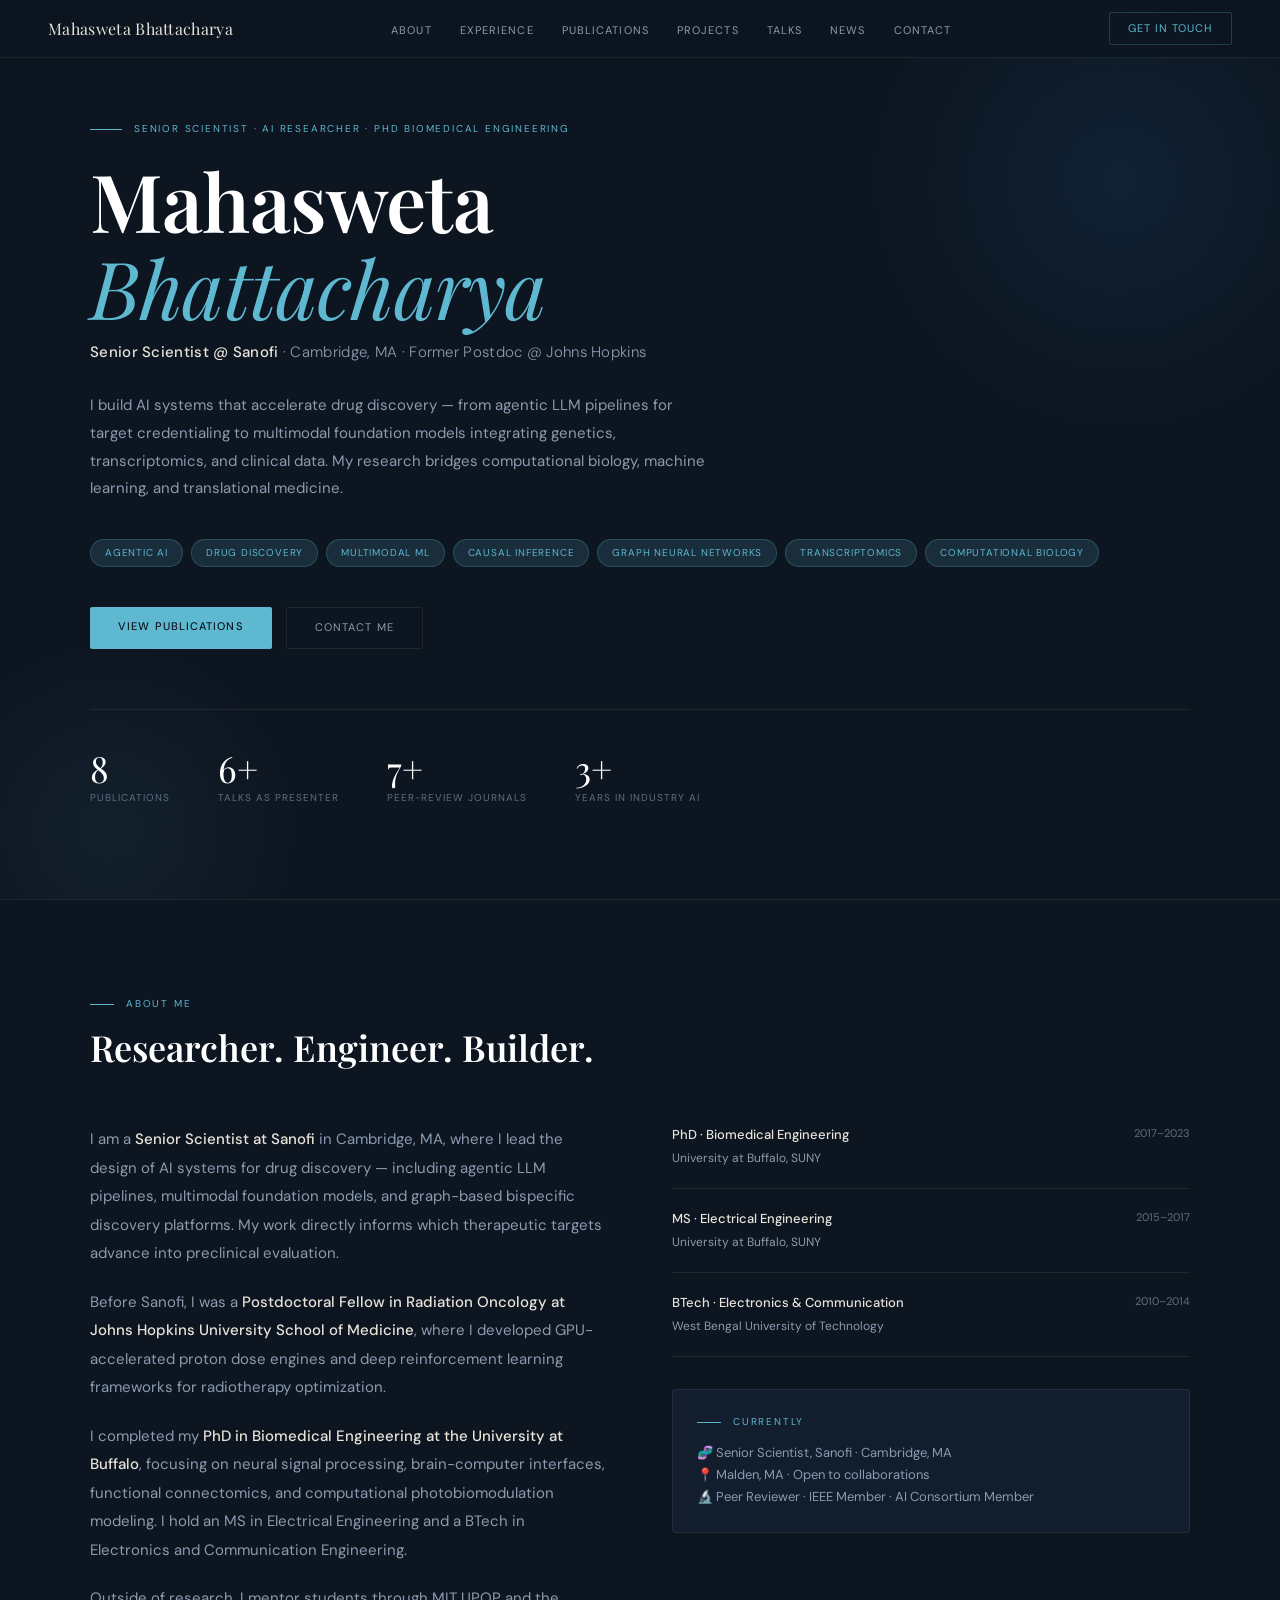
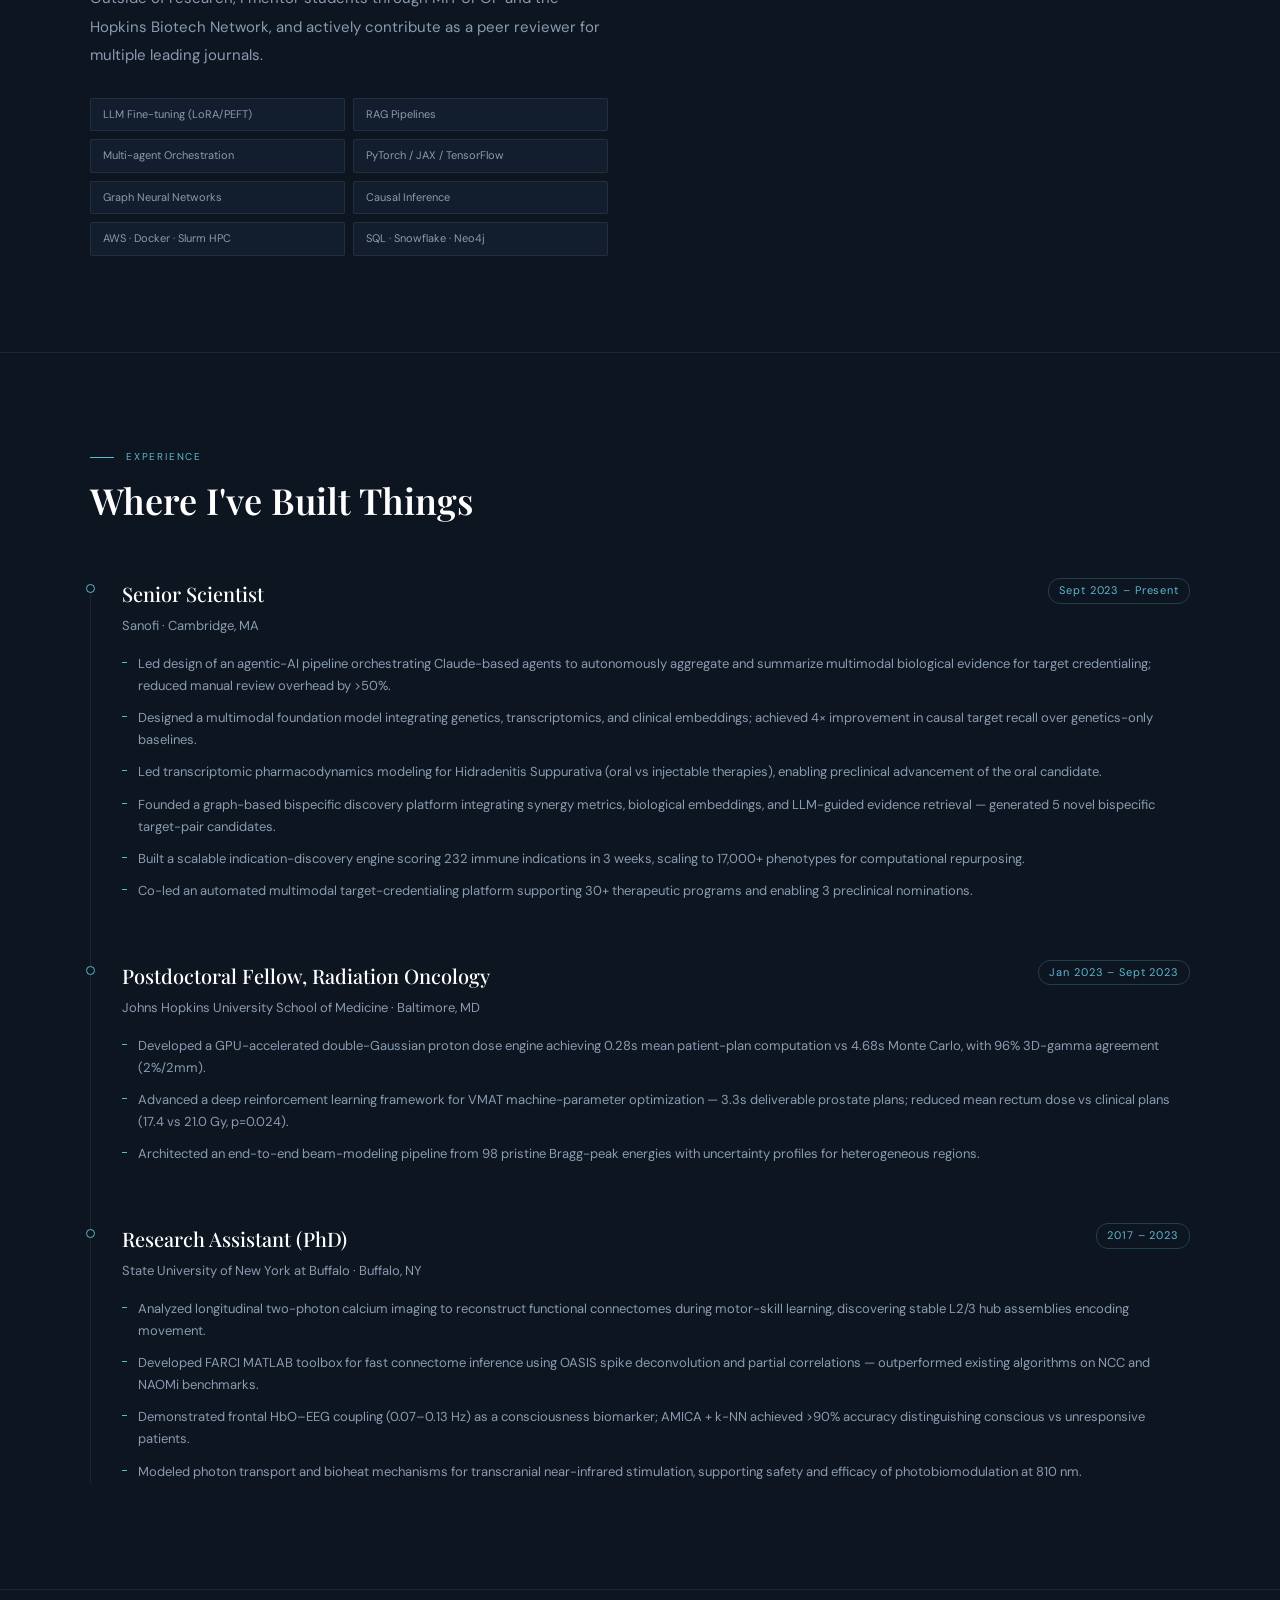
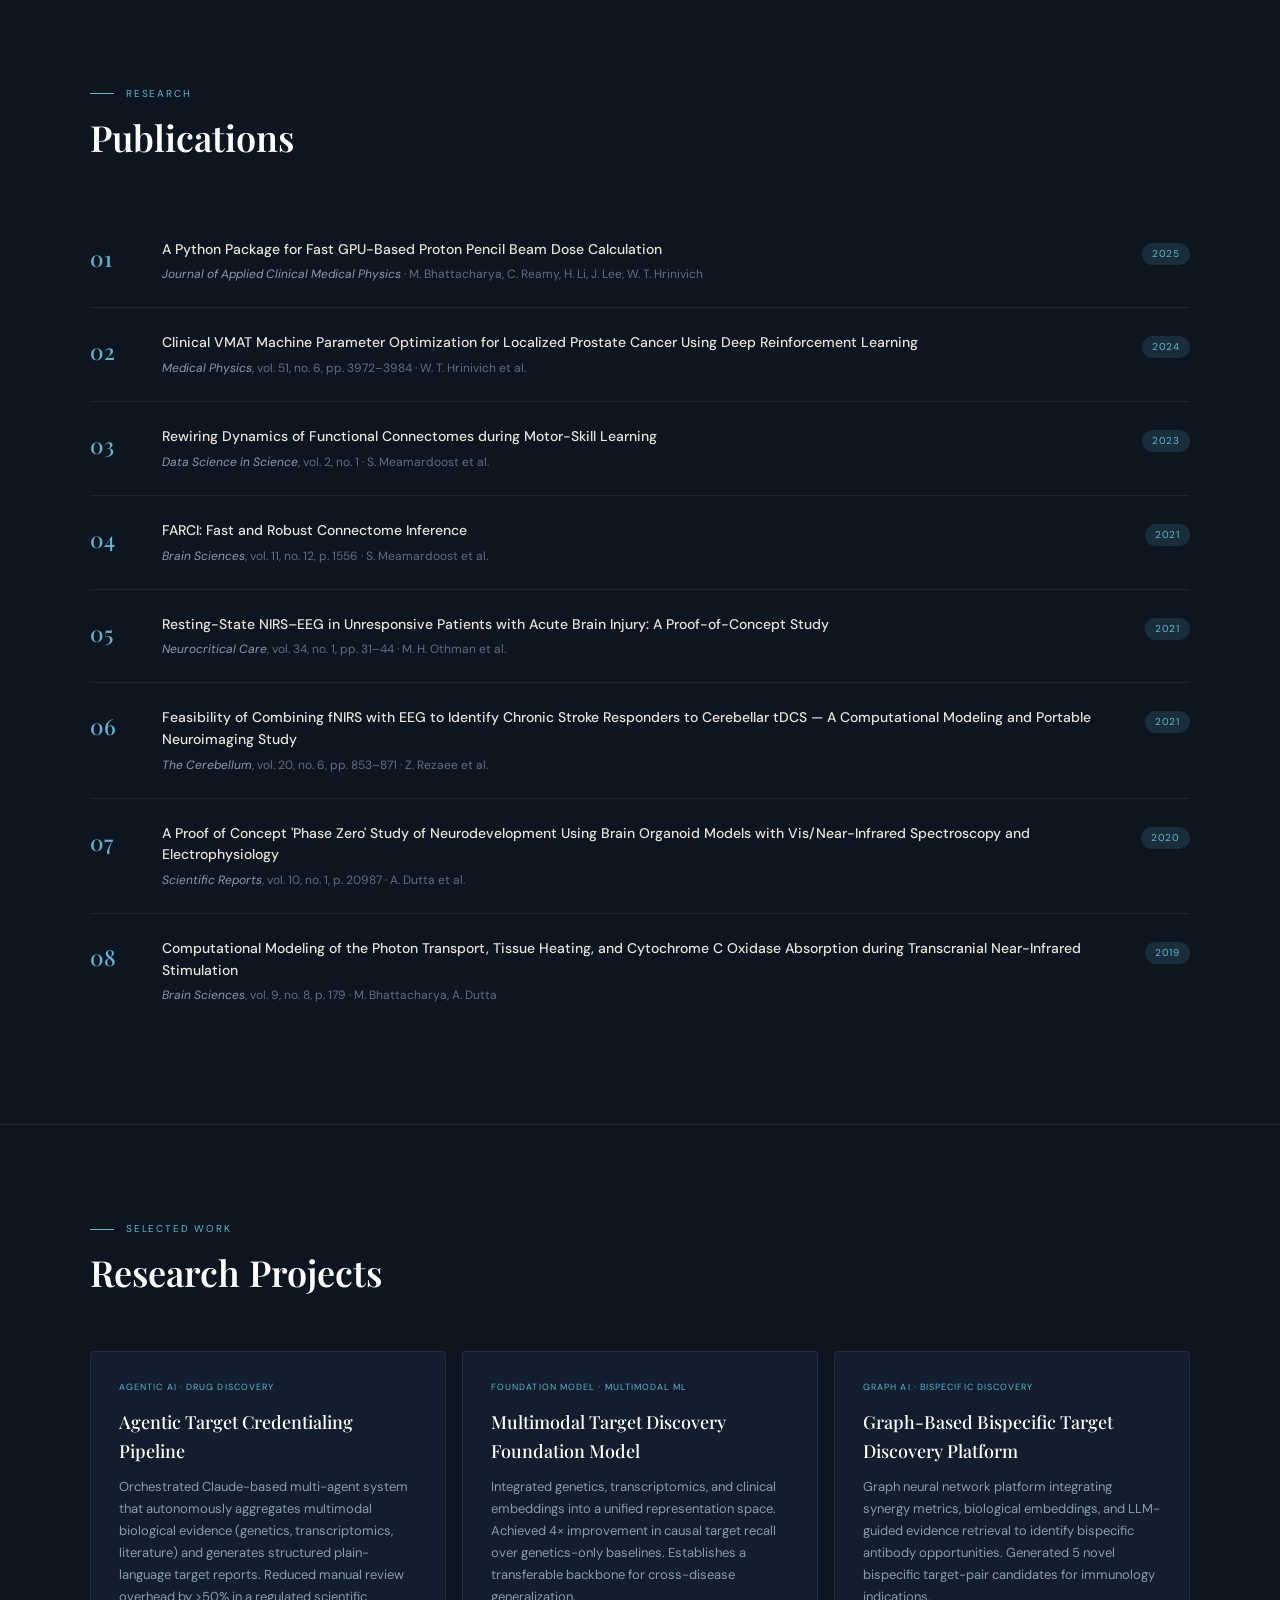
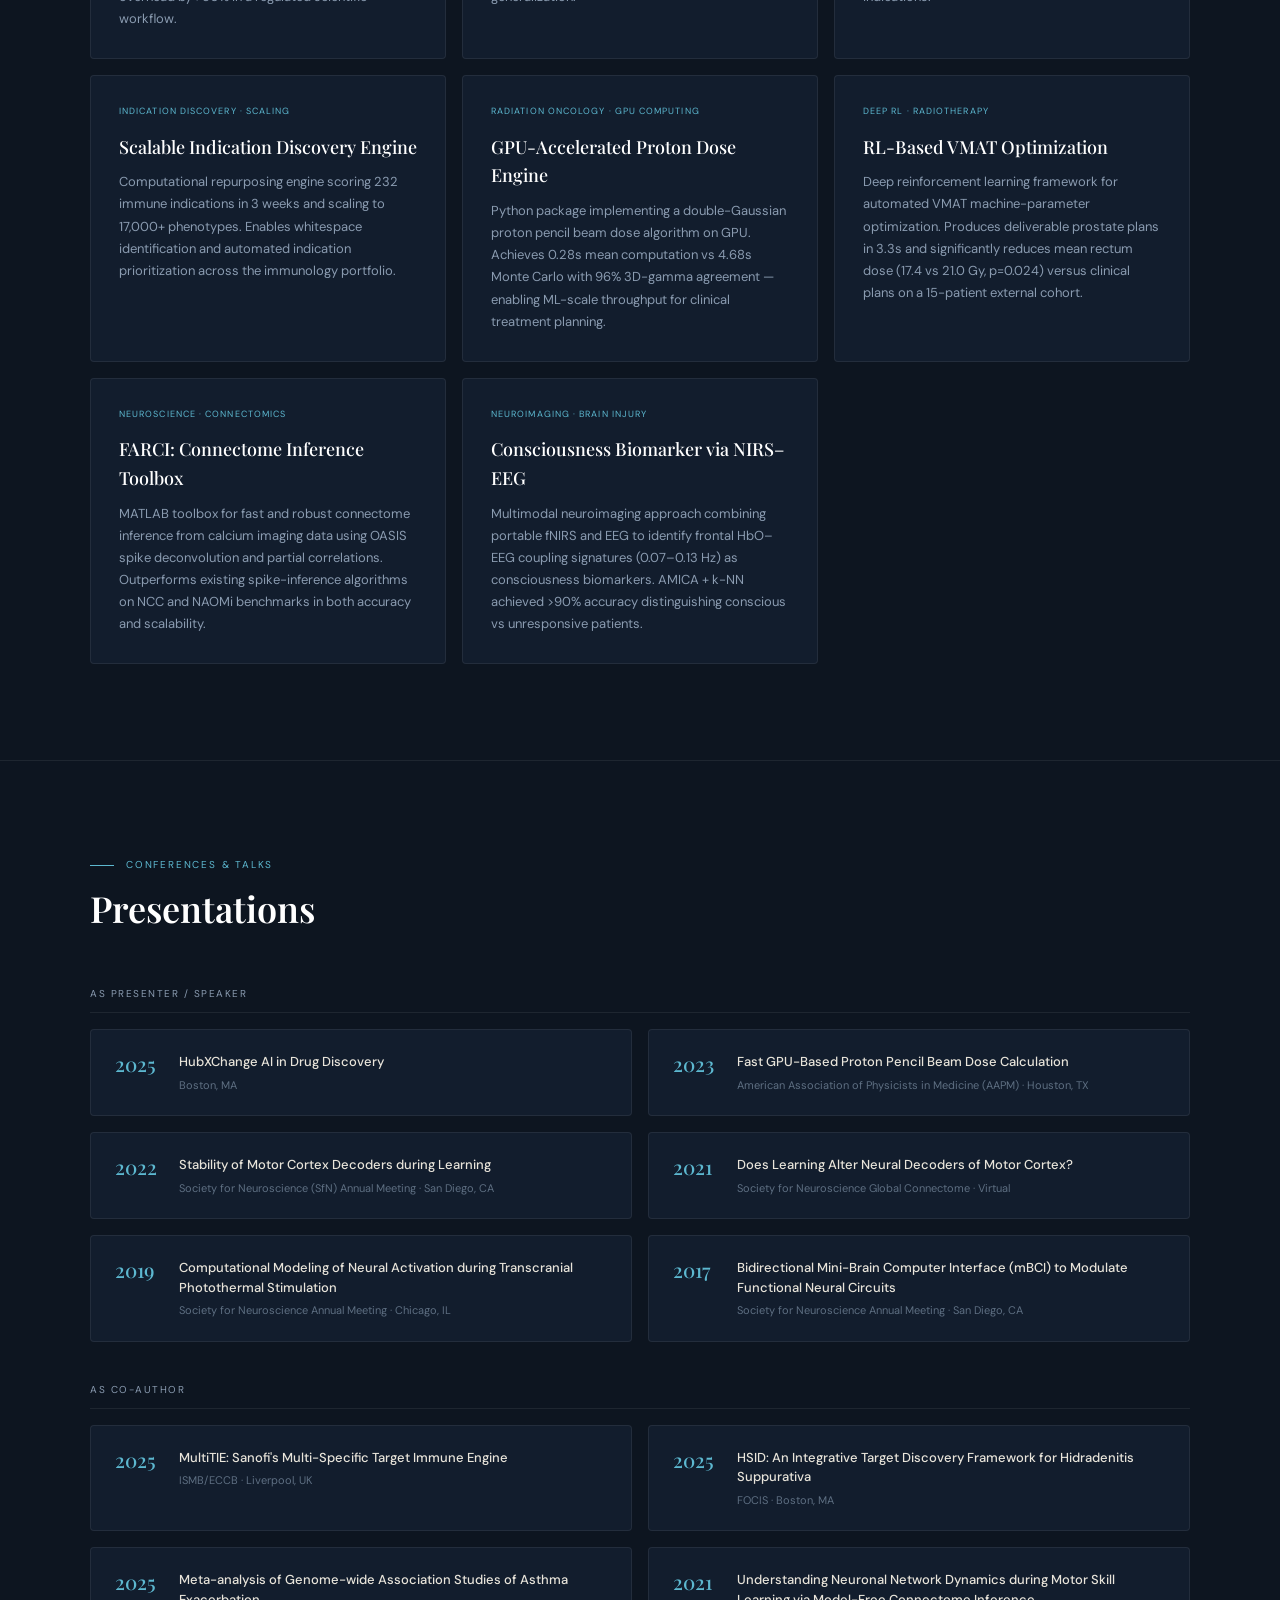
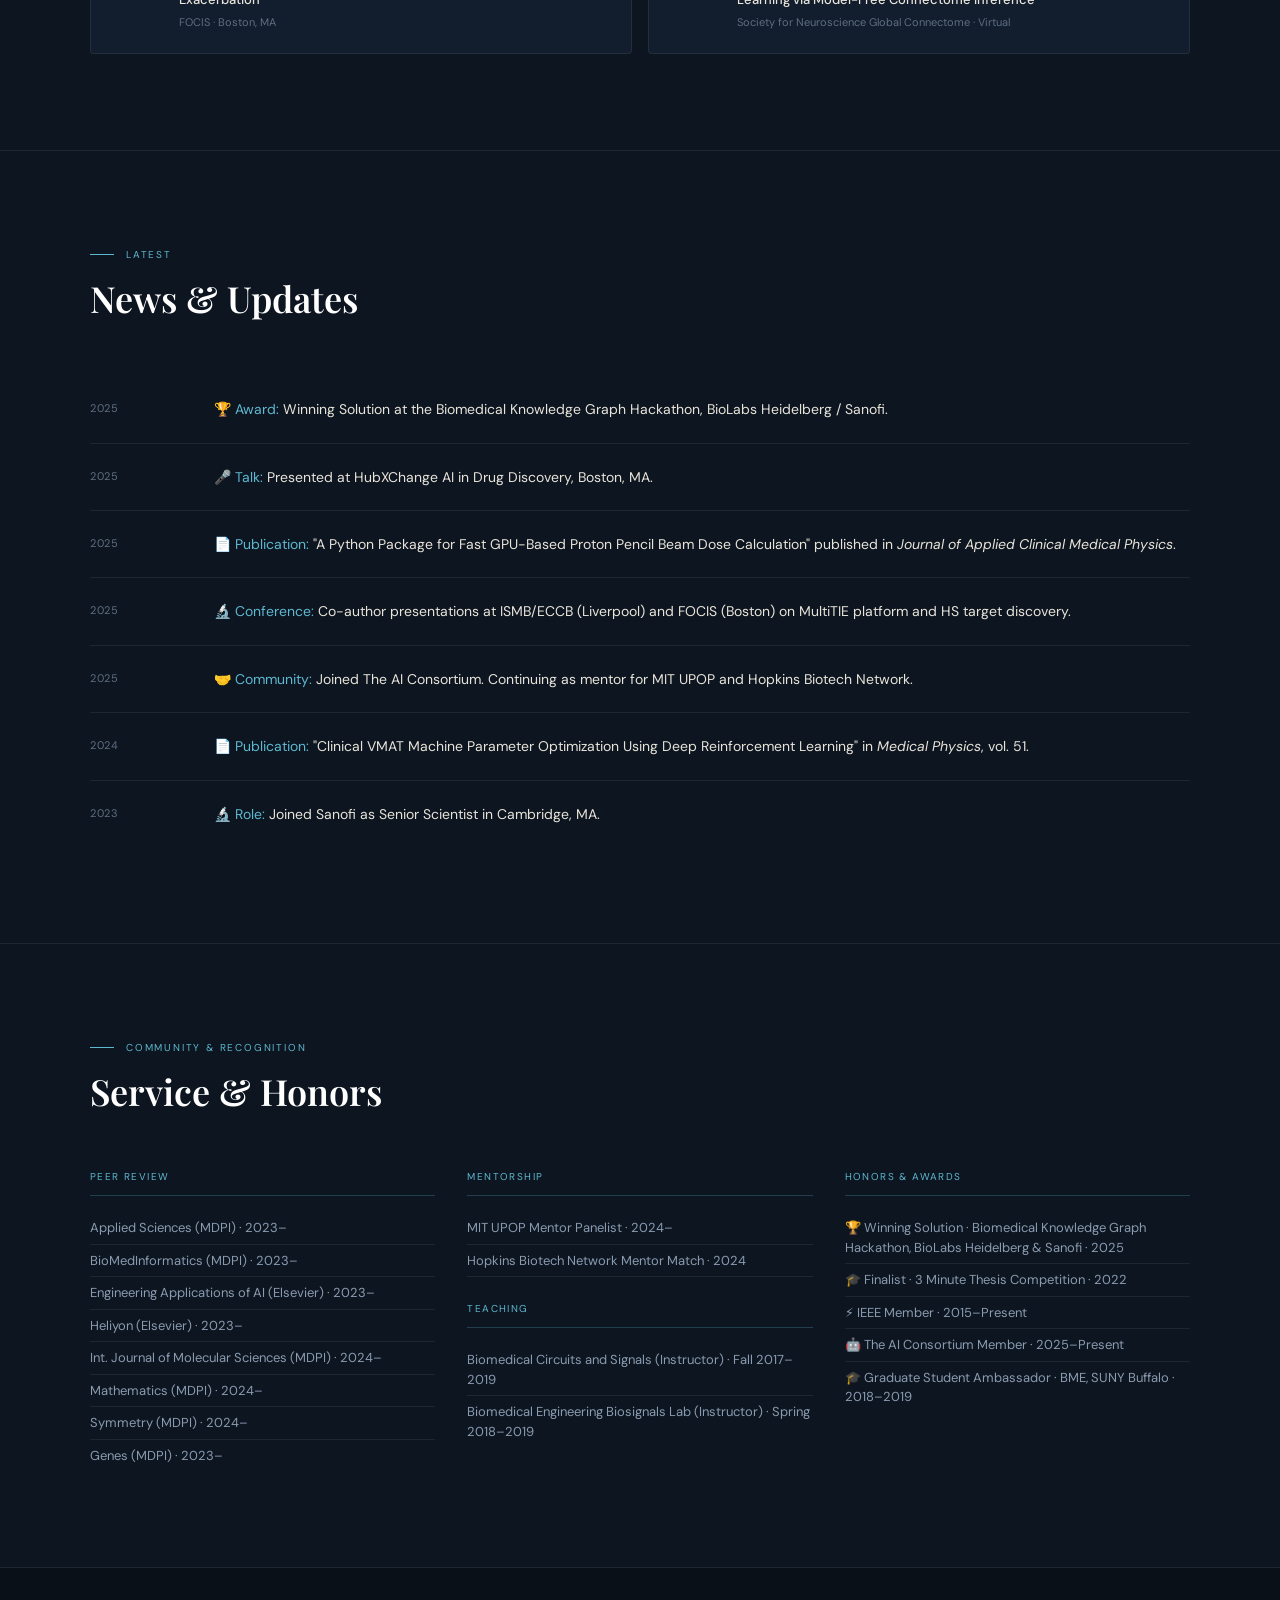
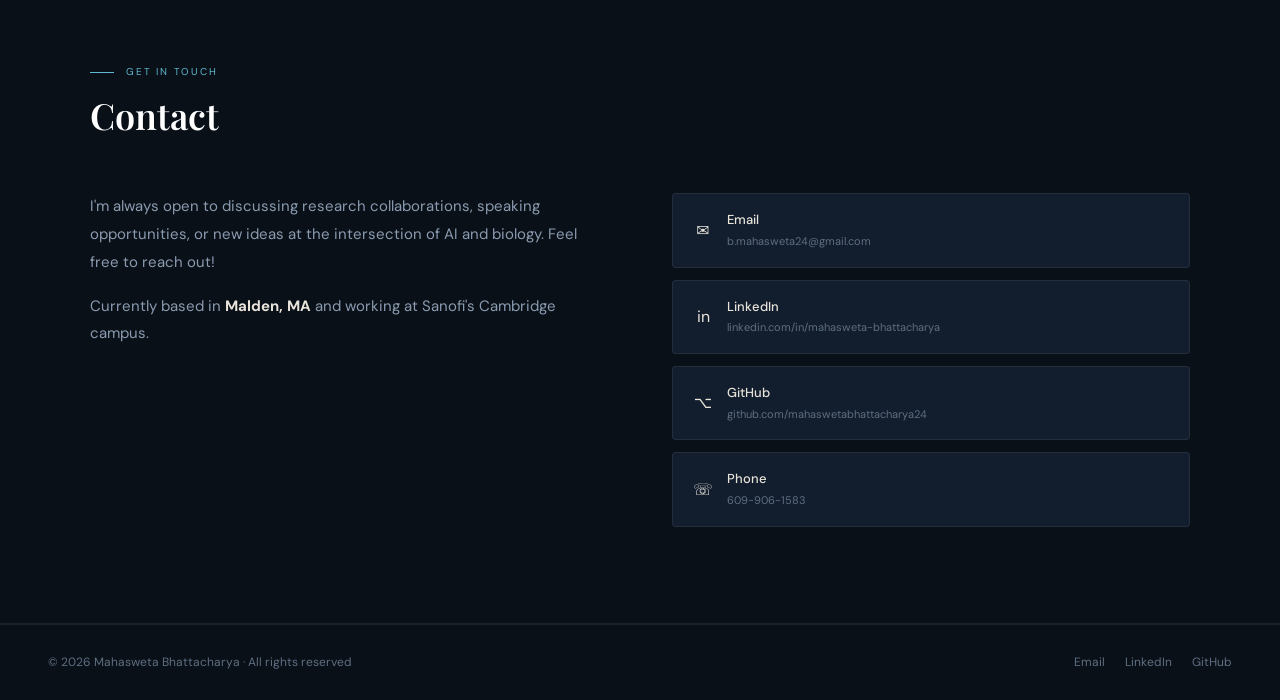
==== index.html @ 90325b86 "Add new portfolio index" ====
<!DOCTYPE html>
<html lang="en">
<head>
<meta charset="UTF-8">
<meta name="viewport" content="width=device-width, initial-scale=1.0">
<title>Mahasweta Bhattacharya | Senior Scientist & AI Researcher</title>
<link rel="preconnect" href="https://fonts.googleapis.com">
<link href="https://fonts.googleapis.com/css2?family=Playfair+Display:ital,wght@0,500;0,600;1,400&family=DM+Sans:wght@300;400;500&display=swap" rel="stylesheet">
<style>
  :root {
    --bg: #0d1520;
    --bg2: #121d2d;
    --bg3: #0a1018;
    --teal: #5db8d0;
    --teal-dim: rgba(93,184,208,0.15);
    --teal-border: rgba(93,184,208,0.25);
    --text: #e8e4da;
    --muted: #8a9bb0;
    --dim: #5e6f82;
    --border: rgba(255,255,255,0.07);
    --white: #ffffff;
    --serif: 'Playfair Display', Georgia, serif;
    --sans: 'DM Sans', system-ui, sans-serif;
  }
  *, *::before, *::after { box-sizing: border-box; margin: 0; padding: 0; }
  html { scroll-behavior: smooth; }
  body {
    font-family: var(--sans);
    background: var(--bg);
    color: var(--text);
    line-height: 1.6;
    min-height: 100vh;
  }

  /* ── NAV ── */
  nav {
    position: fixed; top: 0; left: 0; right: 0; z-index: 100;
    background: rgba(13,21,32,0.92);
    backdrop-filter: blur(14px);
    border-bottom: 0.5px solid var(--border);
    display: flex; justify-content: space-between; align-items: center;
    padding: 0 48px; height: 58px;
  }
  .nav-logo {
    font-family: var(--serif); font-size: 16px; color: var(--text);
    letter-spacing: 0.02em; text-decoration: none;
  }
  .nav-links { display: flex; gap: 28px; list-style: none; }
  .nav-links a {
    font-size: 11px; letter-spacing: 0.1em; text-transform: uppercase;
    color: var(--muted); text-decoration: none; transition: color 0.2s;
  }
  .nav-links a:hover { color: var(--teal); }
  .nav-cta {
    font-size: 11px; letter-spacing: 0.08em; text-transform: uppercase;
    padding: 7px 18px; border: 0.5px solid var(--teal-border);
    color: var(--teal); border-radius: 2px; text-decoration: none;
    transition: background 0.2s;
  }
  .nav-cta:hover { background: var(--teal-dim); }
  .hamburger { display: none; flex-direction: column; gap: 5px; cursor: pointer; }
  .hamburger span { width: 22px; height: 1.5px; background: var(--muted); display: block; }

  /* ── HERO ── */
  #home {
    min-height: 100vh; display: flex; align-items: center;
    padding: 100px 48px 72px;
    position: relative; overflow: hidden;
    border-bottom: 0.5px solid var(--border);
  }
  .hero-glow {
    position: absolute; top: -80px; right: -100px;
    width: 520px; height: 520px;
    background: radial-gradient(circle, rgba(30,90,140,0.18) 0%, transparent 68%);
    pointer-events: none;
  }
  .hero-glow2 {
    position: absolute; bottom: -120px; left: -80px;
    width: 380px; height: 380px;
    background: radial-gradient(circle, rgba(93,184,208,0.07) 0%, transparent 70%);
    pointer-events: none;
  }
  .hero-inner { max-width: 1100px; width: 100%; margin: 0 auto; position: relative; }
  .hero-tag {
    font-size: 10px; letter-spacing: 0.18em; text-transform: uppercase;
    color: var(--teal); margin-bottom: 20px;
    display: flex; align-items: center; gap: 12px;
  }
  .hero-tag::before { content: ''; width: 32px; height: 1px; background: var(--teal); }
  .hero-name {
    font-family: var(--serif); font-size: clamp(48px, 7vw, 80px);
    font-weight: 600; line-height: 1.08; color: var(--white);
    margin-bottom: 10px; letter-spacing: -0.01em;
  }
  .hero-name em { font-style: italic; font-weight: 400; color: var(--teal); }
  .hero-role {
    font-size: 15px; color: var(--muted); margin-bottom: 28px;
    font-weight: 300; letter-spacing: 0.02em;
  }
  .hero-role strong { color: var(--text); font-weight: 500; }
  .hero-bio {
    font-size: 15px; line-height: 1.85; color: var(--muted);
    max-width: 620px; margin-bottom: 36px;
  }
  .hero-chips { display: flex; gap: 8px; flex-wrap: wrap; margin-bottom: 40px; }
  .chip {
    font-size: 10px; letter-spacing: 0.08em; text-transform: uppercase;
    padding: 5px 14px; border: 0.5px solid var(--teal-border);
    border-radius: 20px; color: var(--teal); background: var(--teal-dim);
  }
  .hero-actions { display: flex; gap: 14px; flex-wrap: wrap; }
  .btn-primary {
    font-size: 11px; letter-spacing: 0.1em; text-transform: uppercase;
    padding: 11px 28px; background: var(--teal); color: var(--bg);
    border-radius: 2px; text-decoration: none; font-weight: 500;
    transition: opacity 0.2s;
  }
  .btn-primary:hover { opacity: 0.85; }
  .btn-outline {
    font-size: 11px; letter-spacing: 0.1em; text-transform: uppercase;
    padding: 11px 28px; border: 0.5px solid var(--border);
    color: var(--muted); border-radius: 2px; text-decoration: none;
    transition: border-color 0.2s, color 0.2s;
  }
  .btn-outline:hover { border-color: var(--teal-border); color: var(--teal); }
  .hero-stats {
    display: flex; gap: 48px; margin-top: 60px; padding-top: 40px;
    border-top: 0.5px solid var(--border);
  }
  .stat-num {
    font-family: var(--serif); font-size: 36px; color: var(--white);
    line-height: 1;
  }
  .stat-label {
    font-size: 10px; letter-spacing: 0.1em; text-transform: uppercase;
    color: var(--dim); margin-top: 4px;
  }

  /* ── SECTIONS ── */
  section { padding: 96px 48px; border-bottom: 0.5px solid var(--border); }
  .section-inner { max-width: 1100px; margin: 0 auto; }
  .section-header { margin-bottom: 56px; }
  .section-eyebrow {
    font-size: 10px; letter-spacing: 0.18em; text-transform: uppercase;
    color: var(--teal); margin-bottom: 14px;
    display: flex; align-items: center; gap: 12px;
  }
  .section-eyebrow::before { content: ''; width: 24px; height: 1px; background: var(--teal); }
  .section-title {
    font-family: var(--serif); font-size: 36px; font-weight: 600;
    color: var(--white); line-height: 1.2;
  }

  /* ── ABOUT ── */
  .about-grid { display: grid; grid-template-columns: 1fr 1fr; gap: 64px; align-items: start; }
  .about-text p { font-size: 15px; line-height: 1.9; color: var(--muted); margin-bottom: 20px; }
  .about-text p:last-child { margin-bottom: 0; }
  .about-text strong { color: var(--text); font-weight: 500; }
  .about-sidebar {}
  .edu-item {
    padding: 20px 0; border-bottom: 0.5px solid var(--border);
    display: grid; grid-template-columns: 1fr auto; gap: 16px;
  }
  .edu-item:first-child { padding-top: 0; }
  .edu-item:last-child { border-bottom: none; }
  .edu-degree { font-size: 13px; font-weight: 500; color: var(--text); margin-bottom: 3px; }
  .edu-school { font-size: 12px; color: var(--muted); }
  .edu-year { font-size: 11px; color: var(--dim); white-space: nowrap; }
  .skills-grid { display: grid; grid-template-columns: 1fr 1fr; gap: 8px; margin-top: 32px; }
  .skill-tag {
    font-size: 11px; padding: 7px 12px; border: 0.5px solid var(--border);
    border-radius: 2px; color: var(--muted); background: var(--bg2);
    transition: border-color 0.2s, color 0.2s;
  }
  .skill-tag:hover { border-color: var(--teal-border); color: var(--teal); }

  /* ── EXPERIENCE ── */
  .exp-timeline { position: relative; }
  .exp-timeline::before {
    content: ''; position: absolute; left: 0; top: 6px; bottom: 0;
    width: 1px; background: var(--border);
  }
  .exp-item {
    padding-left: 32px; padding-bottom: 48px; position: relative;
  }
  .exp-item:last-child { padding-bottom: 0; }
  .exp-dot {
    position: absolute; left: -4px; top: 6px;
    width: 9px; height: 9px; border-radius: 50%;
    border: 1.5px solid var(--teal); background: var(--bg);
  }
  .exp-meta { display: flex; justify-content: space-between; align-items: flex-start; margin-bottom: 6px; flex-wrap: wrap; gap: 8px; }
  .exp-role { font-family: var(--serif); font-size: 20px; color: var(--white); font-weight: 500; }
  .exp-period { font-size: 11px; color: var(--teal); letter-spacing: 0.08em; border: 0.5px solid var(--teal-border); padding: 3px 10px; border-radius: 12px; }
  .exp-org { font-size: 13px; color: var(--muted); margin-bottom: 16px; }
  .exp-bullets { list-style: none; }
  .exp-bullets li {
    font-size: 13px; color: var(--muted); line-height: 1.7; margin-bottom: 10px;
    padding-left: 16px; position: relative;
  }
  .exp-bullets li::before {
    content: ''; position: absolute; left: 0; top: 9px;
    width: 5px; height: 1px; background: var(--teal);
  }

  /* ── PUBLICATIONS ── */
  .pub-list { display: flex; flex-direction: column; gap: 0; }
  .pub-item {
    display: grid; grid-template-columns: 52px 1fr auto;
    gap: 20px; padding: 24px 0; border-bottom: 0.5px solid var(--border);
    align-items: start;
  }
  .pub-item:last-child { border-bottom: none; }
  .pub-num {
    font-family: var(--serif); font-size: 22px; color: var(--teal);
    font-weight: 500; padding-top: 2px;
  }
  .pub-title {
    font-size: 14px; font-weight: 500; color: var(--text);
    line-height: 1.55; margin-bottom: 5px;
  }
  .pub-meta { font-size: 12px; color: var(--dim); line-height: 1.5; }
  .pub-meta em { color: var(--muted); font-style: italic; }
  .pub-year-badge {
    font-size: 10px; letter-spacing: 0.08em; padding: 3px 10px;
    background: var(--teal-dim); color: var(--teal); border-radius: 12px;
    white-space: nowrap; height: fit-content; margin-top: 4px;
  }

  /* ── PROJECTS ── */
  .projects-grid { display: grid; grid-template-columns: repeat(auto-fit, minmax(320px, 1fr)); gap: 16px; }
  .project-card {
    background: var(--bg2); border: 0.5px solid var(--border);
    border-radius: 4px; padding: 28px;
    transition: border-color 0.25s, transform 0.25s;
    position: relative; overflow: hidden;
  }
  .project-card::before {
    content: ''; position: absolute; top: 0; left: 0; right: 0;
    height: 2px; background: var(--teal); opacity: 0; transition: opacity 0.25s;
  }
  .project-card:hover { border-color: var(--teal-border); transform: translateY(-2px); }
  .project-card:hover::before { opacity: 1; }
  .project-tag {
    font-size: 9px; letter-spacing: 0.12em; text-transform: uppercase;
    color: var(--teal); margin-bottom: 14px;
  }
  .project-name { font-family: var(--serif); font-size: 18px; color: var(--white); margin-bottom: 10px; font-weight: 500; }
  .project-desc { font-size: 13px; color: var(--muted); line-height: 1.7; }

  /* ── TALKS ── */
  .talks-grid { display: grid; grid-template-columns: 1fr 1fr; gap: 16px; }
  .talk-card {
    background: var(--bg2); border: 0.5px solid var(--border);
    border-radius: 4px; padding: 22px 24px;
    display: grid; grid-template-columns: 48px 1fr;
    gap: 16px; align-items: start;
    transition: border-color 0.2s;
  }
  .talk-card:hover { border-color: var(--teal-border); }
  .talk-year {
    font-family: var(--serif); font-size: 20px; color: var(--teal);
    font-weight: 500; line-height: 1.2;
  }
  .talk-title { font-size: 13px; color: var(--text); font-weight: 500; line-height: 1.5; margin-bottom: 5px; }
  .talk-venue { font-size: 11px; color: var(--dim); line-height: 1.5; }
  .talks-section-title {
    font-size: 10px; letter-spacing: 0.15em; text-transform: uppercase;
    color: var(--muted); margin: 40px 0 16px;
    padding-bottom: 10px; border-bottom: 0.5px solid var(--border);
  }
  .talks-section-title:first-child { margin-top: 0; }

  /* ── NEWS ── */
  .news-list { display: flex; flex-direction: column; gap: 0; }
  .news-item {
    display: grid; grid-template-columns: 100px 1fr;
    gap: 24px; padding: 22px 0; border-bottom: 0.5px solid var(--border);
    align-items: start;
  }
  .news-item:last-child { border-bottom: none; }
  .news-date { font-size: 11px; color: var(--dim); letter-spacing: 0.06em; padding-top: 2px; }
  .news-text { font-size: 14px; color: var(--text); line-height: 1.6; }
  .news-text span { color: var(--teal); }

  /* ── SERVICE ── */
  .service-grid { display: grid; grid-template-columns: 1fr 1fr 1fr; gap: 32px; }
  .service-group-title {
    font-size: 10px; letter-spacing: 0.14em; text-transform: uppercase;
    color: var(--teal); margin-bottom: 16px; padding-bottom: 10px;
    border-bottom: 0.5px solid var(--teal-border);
  }
  .service-item { font-size: 13px; color: var(--muted); padding: 6px 0; border-bottom: 0.5px solid var(--border); line-height: 1.5; }
  .service-item:last-child { border-bottom: none; }
  .awards-list { margin-top: 48px; }
  .award-item {
    display: grid; grid-template-columns: 1fr auto;
    padding: 16px 0; border-bottom: 0.5px solid var(--border);
    align-items: center; gap: 16px;
  }
  .award-item:last-child { border-bottom: none; }
  .award-name { font-size: 14px; color: var(--text); font-weight: 500; }
  .award-detail { font-size: 12px; color: var(--dim); margin-top: 3px; }
  .award-year { font-size: 11px; color: var(--teal); letter-spacing: 0.06em; }

  /* ── CONTACT ── */
  #contact { background: var(--bg3); }
  .contact-grid { display: grid; grid-template-columns: 1fr 1fr; gap: 64px; align-items: start; }
  .contact-intro { font-size: 15px; color: var(--muted); line-height: 1.85; }
  .contact-links { display: flex; flex-direction: column; gap: 12px; }
  .contact-link {
    display: flex; align-items: center; gap: 14px;
    padding: 16px 20px; background: var(--bg2);
    border: 0.5px solid var(--border); border-radius: 4px;
    text-decoration: none; color: var(--text);
    transition: border-color 0.2s, color 0.2s;
  }
  .contact-link:hover { border-color: var(--teal-border); color: var(--teal); }
  .contact-link-icon { font-size: 16px; width: 20px; text-align: center; }
  .contact-link-label { font-size: 13px; font-weight: 500; }
  .contact-link-sub { font-size: 11px; color: var(--dim); margin-top: 2px; }

  /* ── FOOTER ── */
  footer {
    padding: 28px 48px; background: var(--bg3);
    display: flex; justify-content: space-between; align-items: center;
    border-top: 0.5px solid var(--border);
  }
  .footer-left { font-size: 12px; color: var(--dim); }
  .footer-right { display: flex; gap: 20px; }
  .footer-right a { font-size: 12px; color: var(--dim); text-decoration: none; transition: color 0.2s; }
  .footer-right a:hover { color: var(--teal); }

  /* ── RESPONSIVE ── */
  @media (max-width: 900px) {
    nav { padding: 0 24px; }
    .nav-links, .nav-cta { display: none; }
    .hamburger { display: flex; }
    #home, section { padding-left: 24px; padding-right: 24px; }
    .about-grid, .contact-grid { grid-template-columns: 1fr; gap: 40px; }
    .talks-grid { grid-template-columns: 1fr; }
    .service-grid { grid-template-columns: 1fr; }
    footer { padding: 24px; flex-direction: column; gap: 16px; text-align: center; }
    .pub-item { grid-template-columns: 40px 1fr; }
    .pub-year-badge { display: none; }
    .hero-stats { gap: 28px; flex-wrap: wrap; }
  }
</style>
</head>
<body>

<!-- NAV -->
<nav>
  <a class="nav-logo" href="#home">Mahasweta Bhattacharya</a>
  <ul class="nav-links">
    <li><a href="#about">About</a></li>
    <li><a href="#experience">Experience</a></li>
    <li><a href="#publications">Publications</a></li>
    <li><a href="#projects">Projects</a></li>
    <li><a href="#talks">Talks</a></li>
    <li><a href="#news">News</a></li>
    <li><a href="#contact">Contact</a></li>
  </ul>
  <a class="nav-cta" href="mailto:b.mahasweta24@gmail.com">Get in Touch</a>
  <div class="hamburger" onclick="document.querySelector('.nav-links').style.display='flex'">
    <span></span><span></span><span></span>
  </div>
</nav>

<!-- HERO -->
<section id="home">
  <div class="hero-glow"></div>
  <div class="hero-glow2"></div>
  <div class="hero-inner">
    <div class="hero-tag">Senior Scientist · AI Researcher · PhD Biomedical Engineering</div>
    <h1 class="hero-name">Mahasweta<br><em>Bhattacharya</em></h1>
    <div class="hero-role"><strong>Senior Scientist @ Sanofi</strong> · Cambridge, MA · Former Postdoc @ Johns Hopkins</div>
    <p class="hero-bio">I build AI systems that accelerate drug discovery — from agentic LLM pipelines for target credentialing to multimodal foundation models integrating genetics, transcriptomics, and clinical data. My research bridges computational biology, machine learning, and translational medicine.</p>
    <div class="hero-chips">
      <span class="chip">Agentic AI</span>
      <span class="chip">Drug Discovery</span>
      <span class="chip">Multimodal ML</span>
      <span class="chip">Causal Inference</span>
      <span class="chip">Graph Neural Networks</span>
      <span class="chip">Transcriptomics</span>
      <span class="chip">Computational Biology</span>
    </div>
    <div class="hero-actions">
      <a class="btn-primary" href="#publications">View Publications</a>
      <a class="btn-outline" href="#contact">Contact Me</a>
    </div>
    <div class="hero-stats">
      <div>
        <div class="stat-num">8</div>
        <div class="stat-label">Publications</div>
      </div>
      <div>
        <div class="stat-num">6+</div>
        <div class="stat-label">Talks as Presenter</div>
      </div>
      <div>
        <div class="stat-num">7+</div>
        <div class="stat-label">Peer-Review Journals</div>
      </div>
      <div>
        <div class="stat-num">3+</div>
        <div class="stat-label">Years in Industry AI</div>
      </div>
    </div>
  </div>
</section>

<!-- ABOUT -->
<section id="about">
  <div class="section-inner">
    <div class="section-header">
      <div class="section-eyebrow">About Me</div>
      <h2 class="section-title">Researcher. Engineer. Builder.</h2>
    </div>
    <div class="about-grid">
      <div class="about-text">
        <p>I am a <strong>Senior Scientist at Sanofi</strong> in Cambridge, MA, where I lead the design of AI systems for drug discovery — including agentic LLM pipelines, multimodal foundation models, and graph-based bispecific discovery platforms. My work directly informs which therapeutic targets advance into preclinical evaluation.</p>
        <p>Before Sanofi, I was a <strong>Postdoctoral Fellow in Radiation Oncology at Johns Hopkins University School of Medicine</strong>, where I developed GPU-accelerated proton dose engines and deep reinforcement learning frameworks for radiotherapy optimization.</p>
        <p>I completed my <strong>PhD in Biomedical Engineering at the University at Buffalo</strong>, focusing on neural signal processing, brain-computer interfaces, functional connectomics, and computational photobiomodulation modeling. I hold an MS in Electrical Engineering and a BTech in Electronics and Communication Engineering.</p>
        <p>Outside of research, I mentor students through MIT UPOP and the Hopkins Biotech Network, and actively contribute as a peer reviewer for multiple leading journals.</p>
        <div class="skills-grid" style="margin-top:28px;">
          <span class="skill-tag">LLM Fine-tuning (LoRA/PEFT)</span>
          <span class="skill-tag">RAG Pipelines</span>
          <span class="skill-tag">Multi-agent Orchestration</span>
          <span class="skill-tag">PyTorch / JAX / TensorFlow</span>
          <span class="skill-tag">Graph Neural Networks</span>
          <span class="skill-tag">Causal Inference</span>
          <span class="skill-tag">AWS · Docker · Slurm HPC</span>
          <span class="skill-tag">SQL · Snowflake · Neo4j</span>
        </div>
      </div>
      <div class="about-sidebar">
        <div class="edu-item">
          <div>
            <div class="edu-degree">PhD · Biomedical Engineering</div>
            <div class="edu-school">University at Buffalo, SUNY</div>
          </div>
          <div class="edu-year">2017–2023</div>
        </div>
        <div class="edu-item">
          <div>
            <div class="edu-degree">MS · Electrical Engineering</div>
            <div class="edu-school">University at Buffalo, SUNY</div>
          </div>
          <div class="edu-year">2015–2017</div>
        </div>
        <div class="edu-item">
          <div>
            <div class="edu-degree">BTech · Electronics & Communication</div>
            <div class="edu-school">West Bengal University of Technology</div>
          </div>
          <div class="edu-year">2010–2014</div>
        </div>
        <div style="margin-top:32px; padding:24px; background:var(--bg2); border:0.5px solid var(--border); border-radius:4px;">
          <div class="section-eyebrow" style="margin-bottom:12px;">Currently</div>
          <div style="font-size:13px; color:var(--muted); line-height:1.7;">
            🧬 Senior Scientist, Sanofi · Cambridge, MA<br>
            📍 Malden, MA · Open to collaborations<br>
            🔬 Peer Reviewer · IEEE Member · AI Consortium Member
          </div>
        </div>
      </div>
    </div>
  </div>
</section>

<!-- EXPERIENCE -->
<section id="experience">
  <div class="section-inner">
    <div class="section-header">
      <div class="section-eyebrow">Experience</div>
      <h2 class="section-title">Where I've Built Things</h2>
    </div>
    <div class="exp-timeline">

      <div class="exp-item">
        <div class="exp-dot"></div>
        <div class="exp-meta">
          <div class="exp-role">Senior Scientist</div>
          <span class="exp-period">Sept 2023 – Present</span>
        </div>
        <div class="exp-org">Sanofi · Cambridge, MA</div>
        <ul class="exp-bullets">
          <li>Led design of an agentic-AI pipeline orchestrating Claude-based agents to autonomously aggregate and summarize multimodal biological evidence for target credentialing; reduced manual review overhead by >50%.</li>
          <li>Designed a multimodal foundation model integrating genetics, transcriptomics, and clinical embeddings; achieved 4× improvement in causal target recall over genetics-only baselines.</li>
          <li>Led transcriptomic pharmacodynamics modeling for Hidradenitis Suppurativa (oral vs injectable therapies), enabling preclinical advancement of the oral candidate.</li>
          <li>Founded a graph-based bispecific discovery platform integrating synergy metrics, biological embeddings, and LLM-guided evidence retrieval — generated 5 novel bispecific target-pair candidates.</li>
          <li>Built a scalable indication-discovery engine scoring 232 immune indications in 3 weeks, scaling to 17,000+ phenotypes for computational repurposing.</li>
          <li>Co-led an automated multimodal target-credentialing platform supporting 30+ therapeutic programs and enabling 3 preclinical nominations.</li>
        </ul>
      </div>

      <div class="exp-item">
        <div class="exp-dot"></div>
        <div class="exp-meta">
          <div class="exp-role">Postdoctoral Fellow, Radiation Oncology</div>
          <span class="exp-period">Jan 2023 – Sept 2023</span>
        </div>
        <div class="exp-org">Johns Hopkins University School of Medicine · Baltimore, MD</div>
        <ul class="exp-bullets">
          <li>Developed a GPU-accelerated double-Gaussian proton dose engine achieving 0.28s mean patient-plan computation vs 4.68s Monte Carlo, with 96% 3D-gamma agreement (2%/2mm).</li>
          <li>Advanced a deep reinforcement learning framework for VMAT machine-parameter optimization — 3.3s deliverable prostate plans; reduced mean rectum dose vs clinical plans (17.4 vs 21.0 Gy, p=0.024).</li>
          <li>Architected an end-to-end beam-modeling pipeline from 98 pristine Bragg-peak energies with uncertainty profiles for heterogeneous regions.</li>
        </ul>
      </div>

      <div class="exp-item">
        <div class="exp-dot"></div>
        <div class="exp-meta">
          <div class="exp-role">Research Assistant (PhD)</div>
          <span class="exp-period">2017 – 2023</span>
        </div>
        <div class="exp-org">State University of New York at Buffalo · Buffalo, NY</div>
        <ul class="exp-bullets">
          <li>Analyzed longitudinal two-photon calcium imaging to reconstruct functional connectomes during motor-skill learning, discovering stable L2/3 hub assemblies encoding movement.</li>
          <li>Developed FARCI MATLAB toolbox for fast connectome inference using OASIS spike deconvolution and partial correlations — outperformed existing algorithms on NCC and NAOMi benchmarks.</li>
          <li>Demonstrated frontal HbO–EEG coupling (0.07–0.13 Hz) as a consciousness biomarker; AMICA + k-NN achieved >90% accuracy distinguishing conscious vs unresponsive patients.</li>
          <li>Modeled photon transport and bioheat mechanisms for transcranial near-infrared stimulation, supporting safety and efficacy of photobiomodulation at 810 nm.</li>
        </ul>
      </div>

    </div>
  </div>
</section>

<!-- PUBLICATIONS -->
<section id="publications">
  <div class="section-inner">
    <div class="section-header">
      <div class="section-eyebrow">Research</div>
      <h2 class="section-title">Publications</h2>
    </div>
    <div class="pub-list">
      <div class="pub-item">
        <div class="pub-num">01</div>
        <div>
          <div class="pub-title">A Python Package for Fast GPU-Based Proton Pencil Beam Dose Calculation</div>
          <div class="pub-meta"><em>Journal of Applied Clinical Medical Physics</em> · M. Bhattacharya, C. Reamy, H. Li, J. Lee, W. T. Hrinivich</div>
        </div>
        <div class="pub-year-badge">2025</div>
      </div>
      <div class="pub-item">
        <div class="pub-num">02</div>
        <div>
          <div class="pub-title">Clinical VMAT Machine Parameter Optimization for Localized Prostate Cancer Using Deep Reinforcement Learning</div>
          <div class="pub-meta"><em>Medical Physics</em>, vol. 51, no. 6, pp. 3972–3984 · W. T. Hrinivich et al.</div>
        </div>
        <div class="pub-year-badge">2024</div>
      </div>
      <div class="pub-item">
        <div class="pub-num">03</div>
        <div>
          <div class="pub-title">Rewiring Dynamics of Functional Connectomes during Motor-Skill Learning</div>
          <div class="pub-meta"><em>Data Science in Science</em>, vol. 2, no. 1 · S. Meamardoost et al.</div>
        </div>
        <div class="pub-year-badge">2023</div>
      </div>
      <div class="pub-item">
        <div class="pub-num">04</div>
        <div>
          <div class="pub-title">FARCI: Fast and Robust Connectome Inference</div>
          <div class="pub-meta"><em>Brain Sciences</em>, vol. 11, no. 12, p. 1556 · S. Meamardoost et al.</div>
        </div>
        <div class="pub-year-badge">2021</div>
      </div>
      <div class="pub-item">
        <div class="pub-num">05</div>
        <div>
          <div class="pub-title">Resting-State NIRS–EEG in Unresponsive Patients with Acute Brain Injury: A Proof-of-Concept Study</div>
          <div class="pub-meta"><em>Neurocritical Care</em>, vol. 34, no. 1, pp. 31–44 · M. H. Othman et al.</div>
        </div>
        <div class="pub-year-badge">2021</div>
      </div>
      <div class="pub-item">
        <div class="pub-num">06</div>
        <div>
          <div class="pub-title">Feasibility of Combining fNIRS with EEG to Identify Chronic Stroke Responders to Cerebellar tDCS — A Computational Modeling and Portable Neuroimaging Study</div>
          <div class="pub-meta"><em>The Cerebellum</em>, vol. 20, no. 6, pp. 853–871 · Z. Rezaee et al.</div>
        </div>
        <div class="pub-year-badge">2021</div>
      </div>
      <div class="pub-item">
        <div class="pub-num">07</div>
        <div>
          <div class="pub-title">A Proof of Concept 'Phase Zero' Study of Neurodevelopment Using Brain Organoid Models with Vis/Near-Infrared Spectroscopy and Electrophysiology</div>
          <div class="pub-meta"><em>Scientific Reports</em>, vol. 10, no. 1, p. 20987 · A. Dutta et al.</div>
        </div>
        <div class="pub-year-badge">2020</div>
      </div>
      <div class="pub-item">
        <div class="pub-num">08</div>
        <div>
          <div class="pub-title">Computational Modeling of the Photon Transport, Tissue Heating, and Cytochrome C Oxidase Absorption during Transcranial Near-Infrared Stimulation</div>
          <div class="pub-meta"><em>Brain Sciences</em>, vol. 9, no. 8, p. 179 · M. Bhattacharya, A. Dutta</div>
        </div>
        <div class="pub-year-badge">2019</div>
      </div>
    </div>
  </div>
</section>

<!-- PROJECTS -->
<section id="projects">
  <div class="section-inner">
    <div class="section-header">
      <div class="section-eyebrow">Selected Work</div>
      <h2 class="section-title">Research Projects</h2>
    </div>
    <div class="projects-grid">
      <div class="project-card">
        <div class="project-tag">Agentic AI · Drug Discovery</div>
        <div class="project-name">Agentic Target Credentialing Pipeline</div>
        <div class="project-desc">Orchestrated Claude-based multi-agent system that autonomously aggregates multimodal biological evidence (genetics, transcriptomics, literature) and generates structured plain-language target reports. Reduced manual review overhead by >50% in a regulated scientific workflow.</div>
      </div>
      <div class="project-card">
        <div class="project-tag">Foundation Model · Multimodal ML</div>
        <div class="project-name">Multimodal Target Discovery Foundation Model</div>
        <div class="project-desc">Integrated genetics, transcriptomics, and clinical embeddings into a unified representation space. Achieved 4× improvement in causal target recall over genetics-only baselines. Establishes a transferable backbone for cross-disease generalization.</div>
      </div>
      <div class="project-card">
        <div class="project-tag">Graph AI · Bispecific Discovery</div>
        <div class="project-name">Graph-Based Bispecific Target Discovery Platform</div>
        <div class="project-desc">Graph neural network platform integrating synergy metrics, biological embeddings, and LLM-guided evidence retrieval to identify bispecific antibody opportunities. Generated 5 novel bispecific target-pair candidates for immunology indications.</div>
      </div>
      <div class="project-card">
        <div class="project-tag">Indication Discovery · Scaling</div>
        <div class="project-name">Scalable Indication Discovery Engine</div>
        <div class="project-desc">Computational repurposing engine scoring 232 immune indications in 3 weeks and scaling to 17,000+ phenotypes. Enables whitespace identification and automated indication prioritization across the immunology portfolio.</div>
      </div>
      <div class="project-card">
        <div class="project-tag">Radiation Oncology · GPU Computing</div>
        <div class="project-name">GPU-Accelerated Proton Dose Engine</div>
        <div class="project-desc">Python package implementing a double-Gaussian proton pencil beam dose algorithm on GPU. Achieves 0.28s mean computation vs 4.68s Monte Carlo with 96% 3D-gamma agreement — enabling ML-scale throughput for clinical treatment planning.</div>
      </div>
      <div class="project-card">
        <div class="project-tag">Deep RL · Radiotherapy</div>
        <div class="project-name">RL-Based VMAT Optimization</div>
        <div class="project-desc">Deep reinforcement learning framework for automated VMAT machine-parameter optimization. Produces deliverable prostate plans in 3.3s and significantly reduces mean rectum dose (17.4 vs 21.0 Gy, p=0.024) versus clinical plans on a 15-patient external cohort.</div>
      </div>
      <div class="project-card">
        <div class="project-tag">Neuroscience · Connectomics</div>
        <div class="project-name">FARCI: Connectome Inference Toolbox</div>
        <div class="project-desc">MATLAB toolbox for fast and robust connectome inference from calcium imaging data using OASIS spike deconvolution and partial correlations. Outperforms existing spike-inference algorithms on NCC and NAOMi benchmarks in both accuracy and scalability.</div>
      </div>
      <div class="project-card">
        <div class="project-tag">Neuroimaging · Brain Injury</div>
        <div class="project-name">Consciousness Biomarker via NIRS–EEG</div>
        <div class="project-desc">Multimodal neuroimaging approach combining portable fNIRS and EEG to identify frontal HbO–EEG coupling signatures (0.07–0.13 Hz) as consciousness biomarkers. AMICA + k-NN achieved >90% accuracy distinguishing conscious vs unresponsive patients.</div>
      </div>
    </div>
  </div>
</section>

<!-- TALKS -->
<section id="talks">
  <div class="section-inner">
    <div class="section-header">
      <div class="section-eyebrow">Conferences & Talks</div>
      <h2 class="section-title">Presentations</h2>
    </div>

    <div class="talks-section-title">As Presenter / Speaker</div>
    <div class="talks-grid">
      <div class="talk-card">
        <div class="talk-year">2025</div>
        <div>
          <div class="talk-title">HubXChange AI in Drug Discovery</div>
          <div class="talk-venue">Boston, MA</div>
        </div>
      </div>
      <div class="talk-card">
        <div class="talk-year">2023</div>
        <div>
          <div class="talk-title">Fast GPU-Based Proton Pencil Beam Dose Calculation</div>
          <div class="talk-venue">American Association of Physicists in Medicine (AAPM) · Houston, TX</div>
        </div>
      </div>
      <div class="talk-card">
        <div class="talk-year">2022</div>
        <div>
          <div class="talk-title">Stability of Motor Cortex Decoders during Learning</div>
          <div class="talk-venue">Society for Neuroscience (SfN) Annual Meeting · San Diego, CA</div>
        </div>
      </div>
      <div class="talk-card">
        <div class="talk-year">2021</div>
        <div>
          <div class="talk-title">Does Learning Alter Neural Decoders of Motor Cortex?</div>
          <div class="talk-venue">Society for Neuroscience Global Connectome · Virtual</div>
        </div>
      </div>
      <div class="talk-card">
        <div class="talk-year">2019</div>
        <div>
          <div class="talk-title">Computational Modeling of Neural Activation during Transcranial Photothermal Stimulation</div>
          <div class="talk-venue">Society for Neuroscience Annual Meeting · Chicago, IL</div>
        </div>
      </div>
      <div class="talk-card">
        <div class="talk-year">2017</div>
        <div>
          <div class="talk-title">Bidirectional Mini-Brain Computer Interface (mBCI) to Modulate Functional Neural Circuits</div>
          <div class="talk-venue">Society for Neuroscience Annual Meeting · San Diego, CA</div>
        </div>
      </div>
    </div>

    <div class="talks-section-title">As Co-Author</div>
    <div class="talks-grid">
      <div class="talk-card">
        <div class="talk-year">2025</div>
        <div>
          <div class="talk-title">MultiTIE: Sanofi's Multi-Specific Target Immune Engine</div>
          <div class="talk-venue">ISMB/ECCB · Liverpool, UK</div>
        </div>
      </div>
      <div class="talk-card">
        <div class="talk-year">2025</div>
        <div>
          <div class="talk-title">HSID: An Integrative Target Discovery Framework for Hidradenitis Suppurativa</div>
          <div class="talk-venue">FOCIS · Boston, MA</div>
        </div>
      </div>
      <div class="talk-card">
        <div class="talk-year">2025</div>
        <div>
          <div class="talk-title">Meta-analysis of Genome-wide Association Studies of Asthma Exacerbation</div>
          <div class="talk-venue">FOCIS · Boston, MA</div>
        </div>
      </div>
      <div class="talk-card">
        <div class="talk-year">2021</div>
        <div>
          <div class="talk-title">Understanding Neuronal Network Dynamics during Motor Skill Learning via Model-Free Connectome Inference</div>
          <div class="talk-venue">Society for Neuroscience Global Connectome · Virtual</div>
        </div>
      </div>
    </div>
  </div>
</section>

<!-- NEWS -->
<section id="news">
  <div class="section-inner">
    <div class="section-header">
      <div class="section-eyebrow">Latest</div>
      <h2 class="section-title">News & Updates</h2>
    </div>
    <div class="news-list">
      <div class="news-item">
        <div class="news-date">2025</div>
        <div class="news-text"><span>🏆 Award:</span> Winning Solution at the Biomedical Knowledge Graph Hackathon, BioLabs Heidelberg / Sanofi.</div>
      </div>
      <div class="news-item">
        <div class="news-date">2025</div>
        <div class="news-text"><span>🎤 Talk:</span> Presented at HubXChange AI in Drug Discovery, Boston, MA.</div>
      </div>
      <div class="news-item">
        <div class="news-date">2025</div>
        <div class="news-text"><span>📄 Publication:</span> "A Python Package for Fast GPU-Based Proton Pencil Beam Dose Calculation" published in <em>Journal of Applied Clinical Medical Physics</em>.</div>
      </div>
      <div class="news-item">
        <div class="news-date">2025</div>
        <div class="news-text"><span>🔬 Conference:</span> Co-author presentations at ISMB/ECCB (Liverpool) and FOCIS (Boston) on MultiTIE platform and HS target discovery.</div>
      </div>
      <div class="news-item">
        <div class="news-date">2025</div>
        <div class="news-text"><span>🤝 Community:</span> Joined The AI Consortium. Continuing as mentor for MIT UPOP and Hopkins Biotech Network.</div>
      </div>
      <div class="news-item">
        <div class="news-date">2024</div>
        <div class="news-text"><span>📄 Publication:</span> "Clinical VMAT Machine Parameter Optimization Using Deep Reinforcement Learning" in <em>Medical Physics</em>, vol. 51.</div>
      </div>
      <div class="news-item">
        <div class="news-date">2023</div>
        <div class="news-text"><span>🔬 Role:</span> Joined Sanofi as Senior Scientist in Cambridge, MA.</div>
      </div>
    </div>
  </div>
</section>

<!-- SERVICE & AWARDS -->
<section id="service">
  <div class="section-inner">
    <div class="section-header">
      <div class="section-eyebrow">Community & Recognition</div>
      <h2 class="section-title">Service & Honors</h2>
    </div>
    <div class="service-grid">
      <div>
        <div class="service-group-title">Peer Review</div>
        <div class="service-item">Applied Sciences (MDPI) · 2023–</div>
        <div class="service-item">BioMedInformatics (MDPI) · 2023–</div>
        <div class="service-item">Engineering Applications of AI (Elsevier) · 2023–</div>
        <div class="service-item">Heliyon (Elsevier) · 2023–</div>
        <div class="service-item">Int. Journal of Molecular Sciences (MDPI) · 2024–</div>
        <div class="service-item">Mathematics (MDPI) · 2024–</div>
        <div class="service-item">Symmetry (MDPI) · 2024–</div>
        <div class="service-item">Genes (MDPI) · 2023–</div>
      </div>
      <div>
        <div class="service-group-title">Mentorship</div>
        <div class="service-item">MIT UPOP Mentor Panelist · 2024–</div>
        <div class="service-item">Hopkins Biotech Network Mentor Match · 2024</div>
        <div class="service-group-title" style="margin-top:24px;">Teaching</div>
        <div class="service-item">Biomedical Circuits and Signals (Instructor) · Fall 2017–2019</div>
        <div class="service-item">Biomedical Engineering Biosignals Lab (Instructor) · Spring 2018–2019</div>
      </div>
      <div>
        <div class="service-group-title">Honors & Awards</div>
        <div class="service-item">🏆 Winning Solution · Biomedical Knowledge Graph Hackathon, BioLabs Heidelberg & Sanofi · 2025</div>
        <div class="service-item">🎓 Finalist · 3 Minute Thesis Competition · 2022</div>
        <div class="service-item">⚡ IEEE Member · 2015–Present</div>
        <div class="service-item">🤖 The AI Consortium Member · 2025–Present</div>
        <div class="service-item">🎓 Graduate Student Ambassador · BME, SUNY Buffalo · 2018–2019</div>
      </div>
    </div>
  </div>
</section>

<!-- CONTACT -->
<section id="contact">
  <div class="section-inner">
    <div class="section-header">
      <div class="section-eyebrow">Get In Touch</div>
      <h2 class="section-title">Contact</h2>
    </div>
    <div class="contact-grid">
      <div>
        <p class="contact-intro">I'm always open to discussing research collaborations, speaking opportunities, or new ideas at the intersection of AI and biology. Feel free to reach out!</p>
        <p class="contact-intro" style="margin-top:16px;">Currently based in <strong style="color:var(--text);">Malden, MA</strong> and working at Sanofi's Cambridge campus.</p>
      </div>
      <div class="contact-links">
        <a class="contact-link" href="mailto:b.mahasweta24@gmail.com">
          <span class="contact-link-icon">✉</span>
          <div>
            <div class="contact-link-label">Email</div>
            <div class="contact-link-sub">b.mahasweta24@gmail.com</div>
          </div>
        </a>
        <a class="contact-link" href="https://linkedin.com/in/mahasweta-bhattacharya" target="_blank">
          <span class="contact-link-icon">in</span>
          <div>
            <div class="contact-link-label">LinkedIn</div>
            <div class="contact-link-sub">linkedin.com/in/mahasweta-bhattacharya</div>
          </div>
        </a>
        <a class="contact-link" href="https://github.com/mahaswetabhattacharya24" target="_blank">
          <span class="contact-link-icon">⌥</span>
          <div>
            <div class="contact-link-label">GitHub</div>
            <div class="contact-link-sub">github.com/mahaswetabhattacharya24</div>
          </div>
        </a>
        <a class="contact-link" href="tel:6099061583">
          <span class="contact-link-icon">☏</span>
          <div>
            <div class="contact-link-label">Phone</div>
            <div class="contact-link-sub">609-906-1583</div>
          </div>
        </a>
      </div>
    </div>
  </div>
</section>

<!-- FOOTER -->
<footer>
  <div class="footer-left">© 2026 Mahasweta Bhattacharya · All rights reserved</div>
  <div class="footer-right">
    <a href="mailto:b.mahasweta24@gmail.com">Email</a>
    <a href="https://linkedin.com/in/mahasweta-bhattacharya" target="_blank">LinkedIn</a>
    <a href="https://github.com/mahaswetabhattacharya24" target="_blank">GitHub</a>
  </div>
</footer>

</body>
</html>
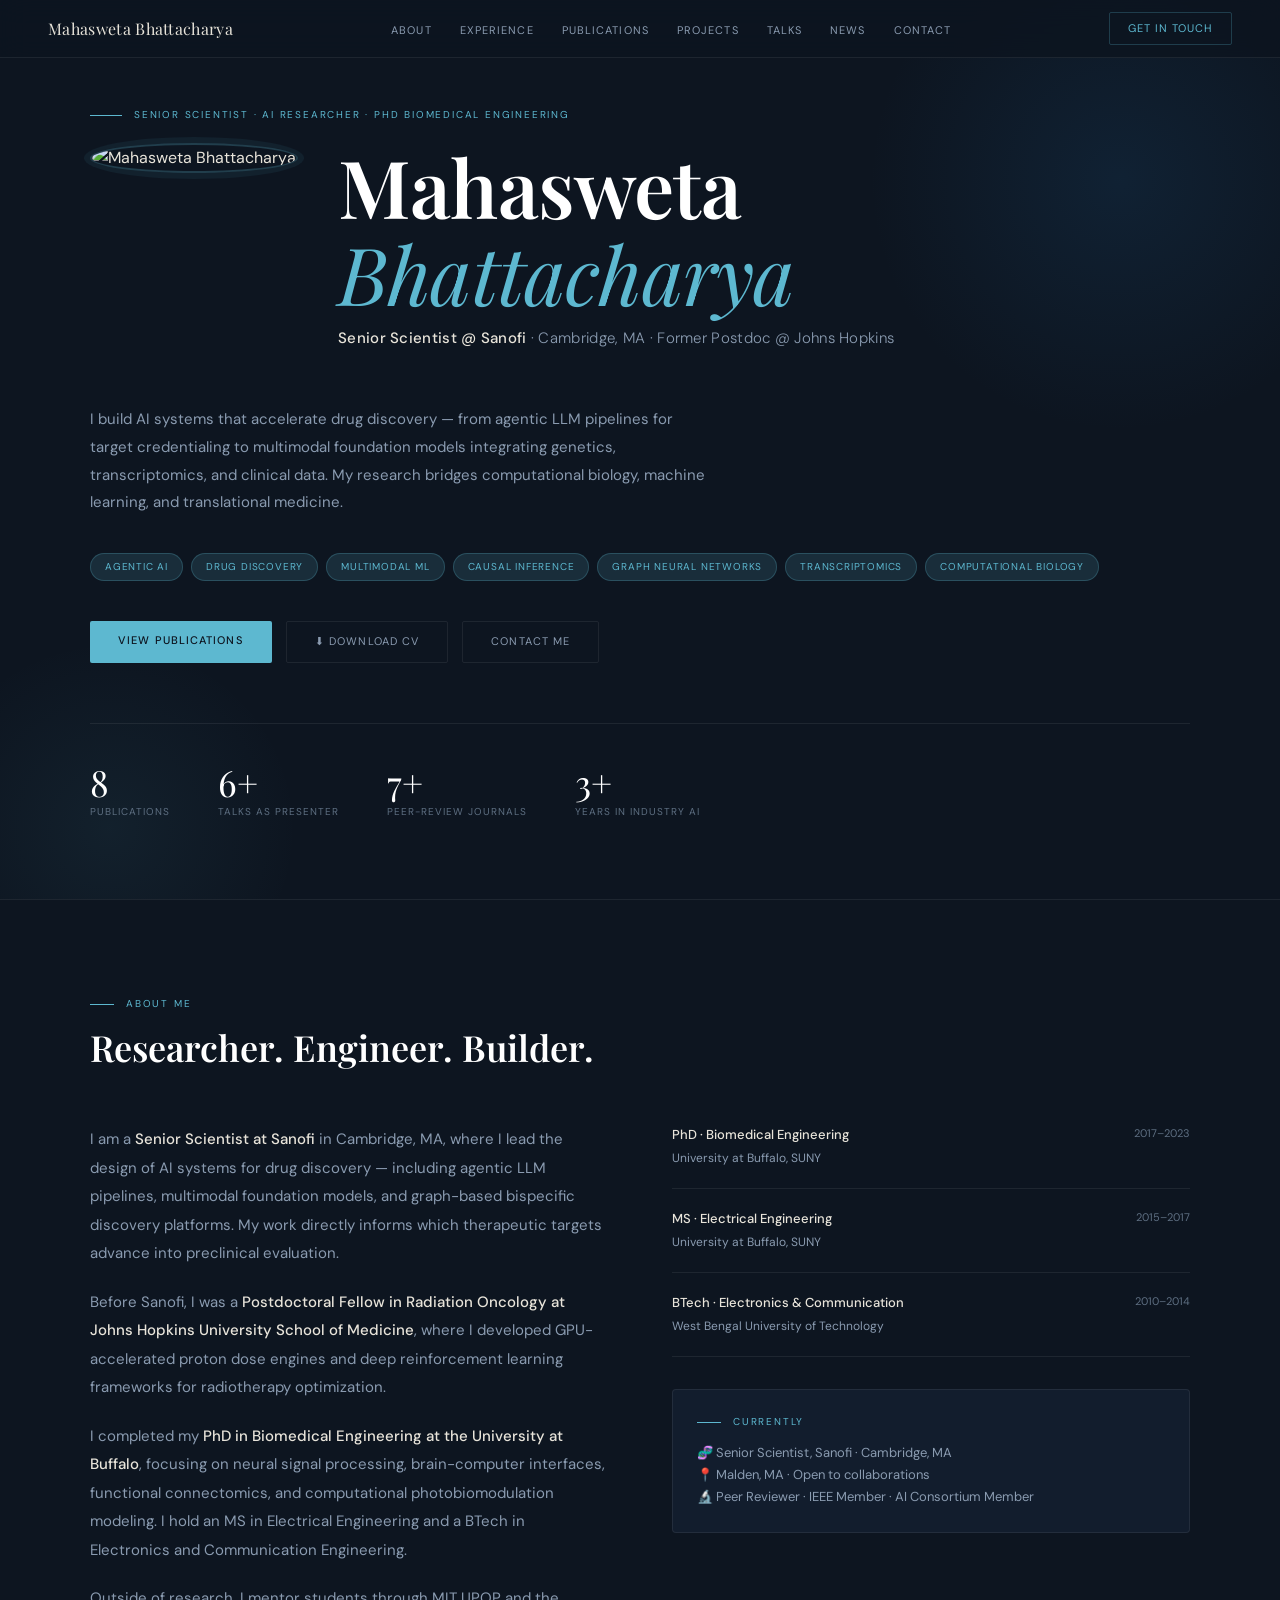
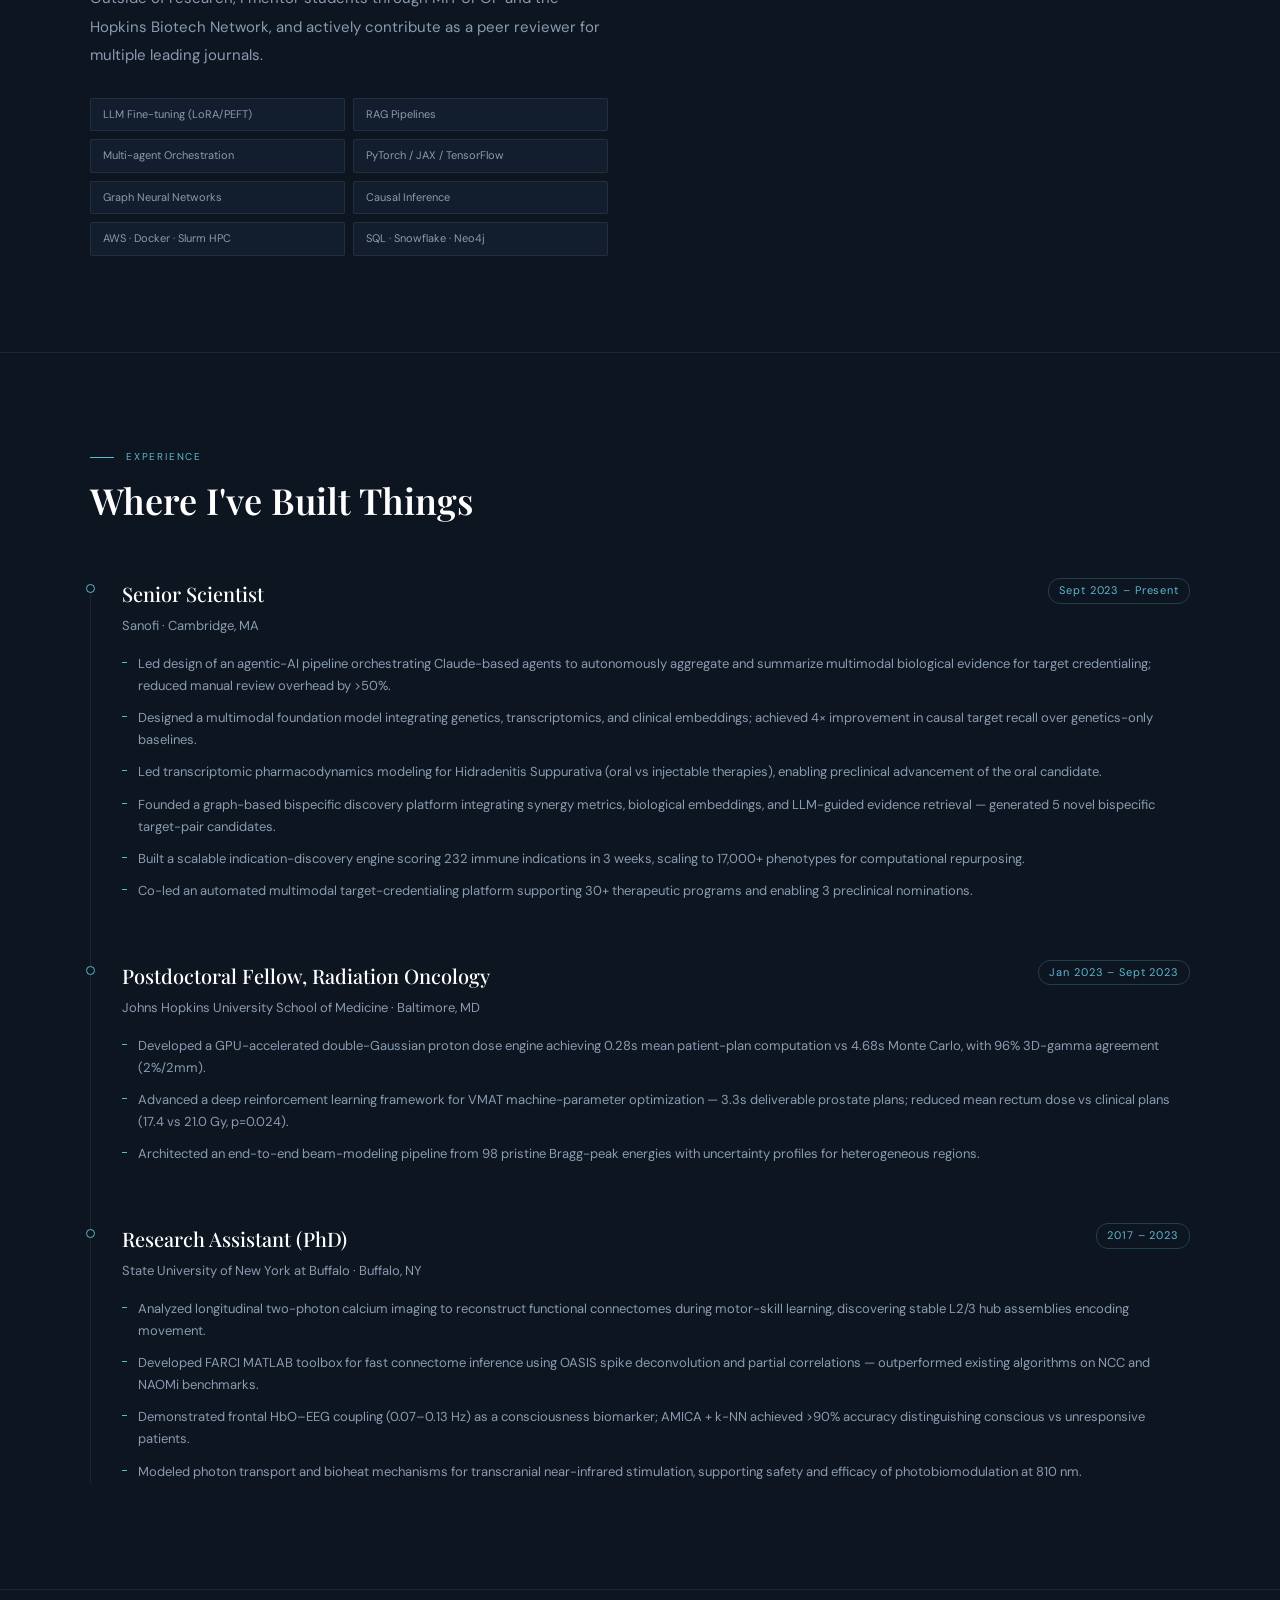
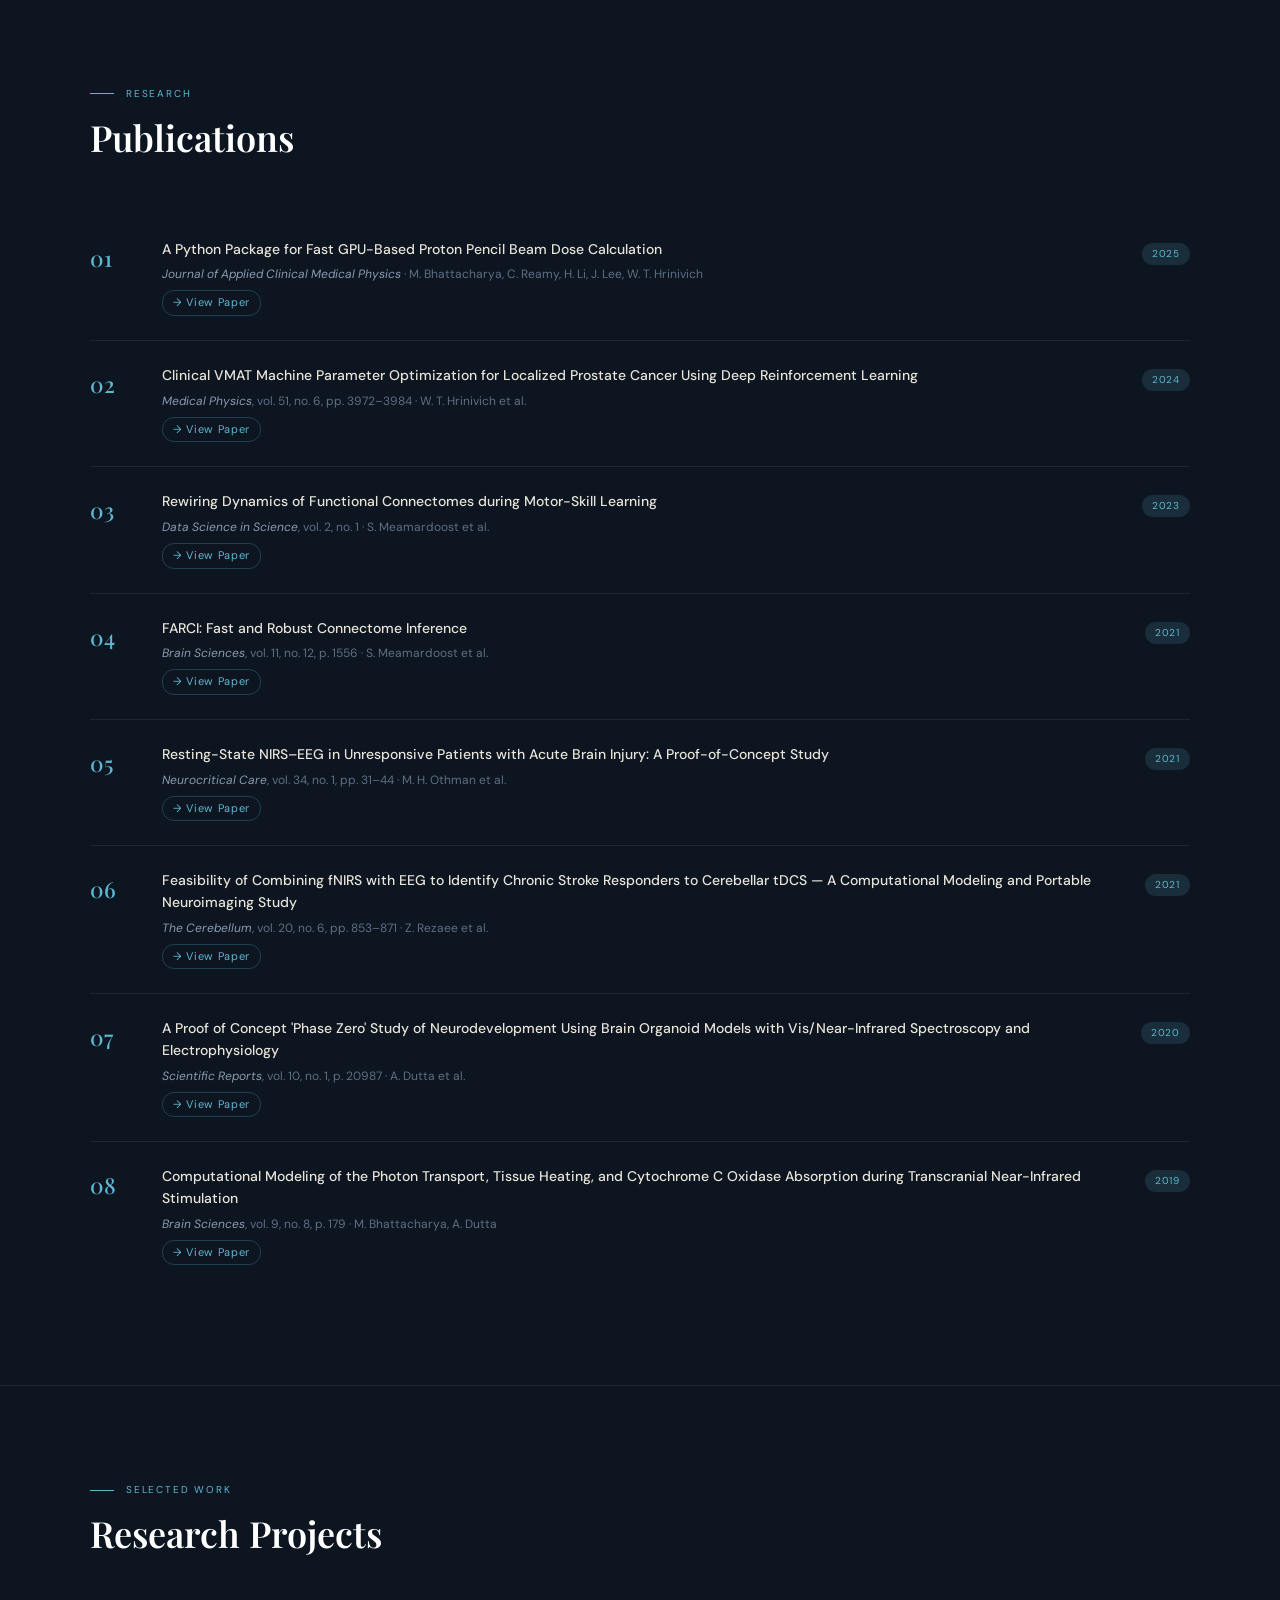
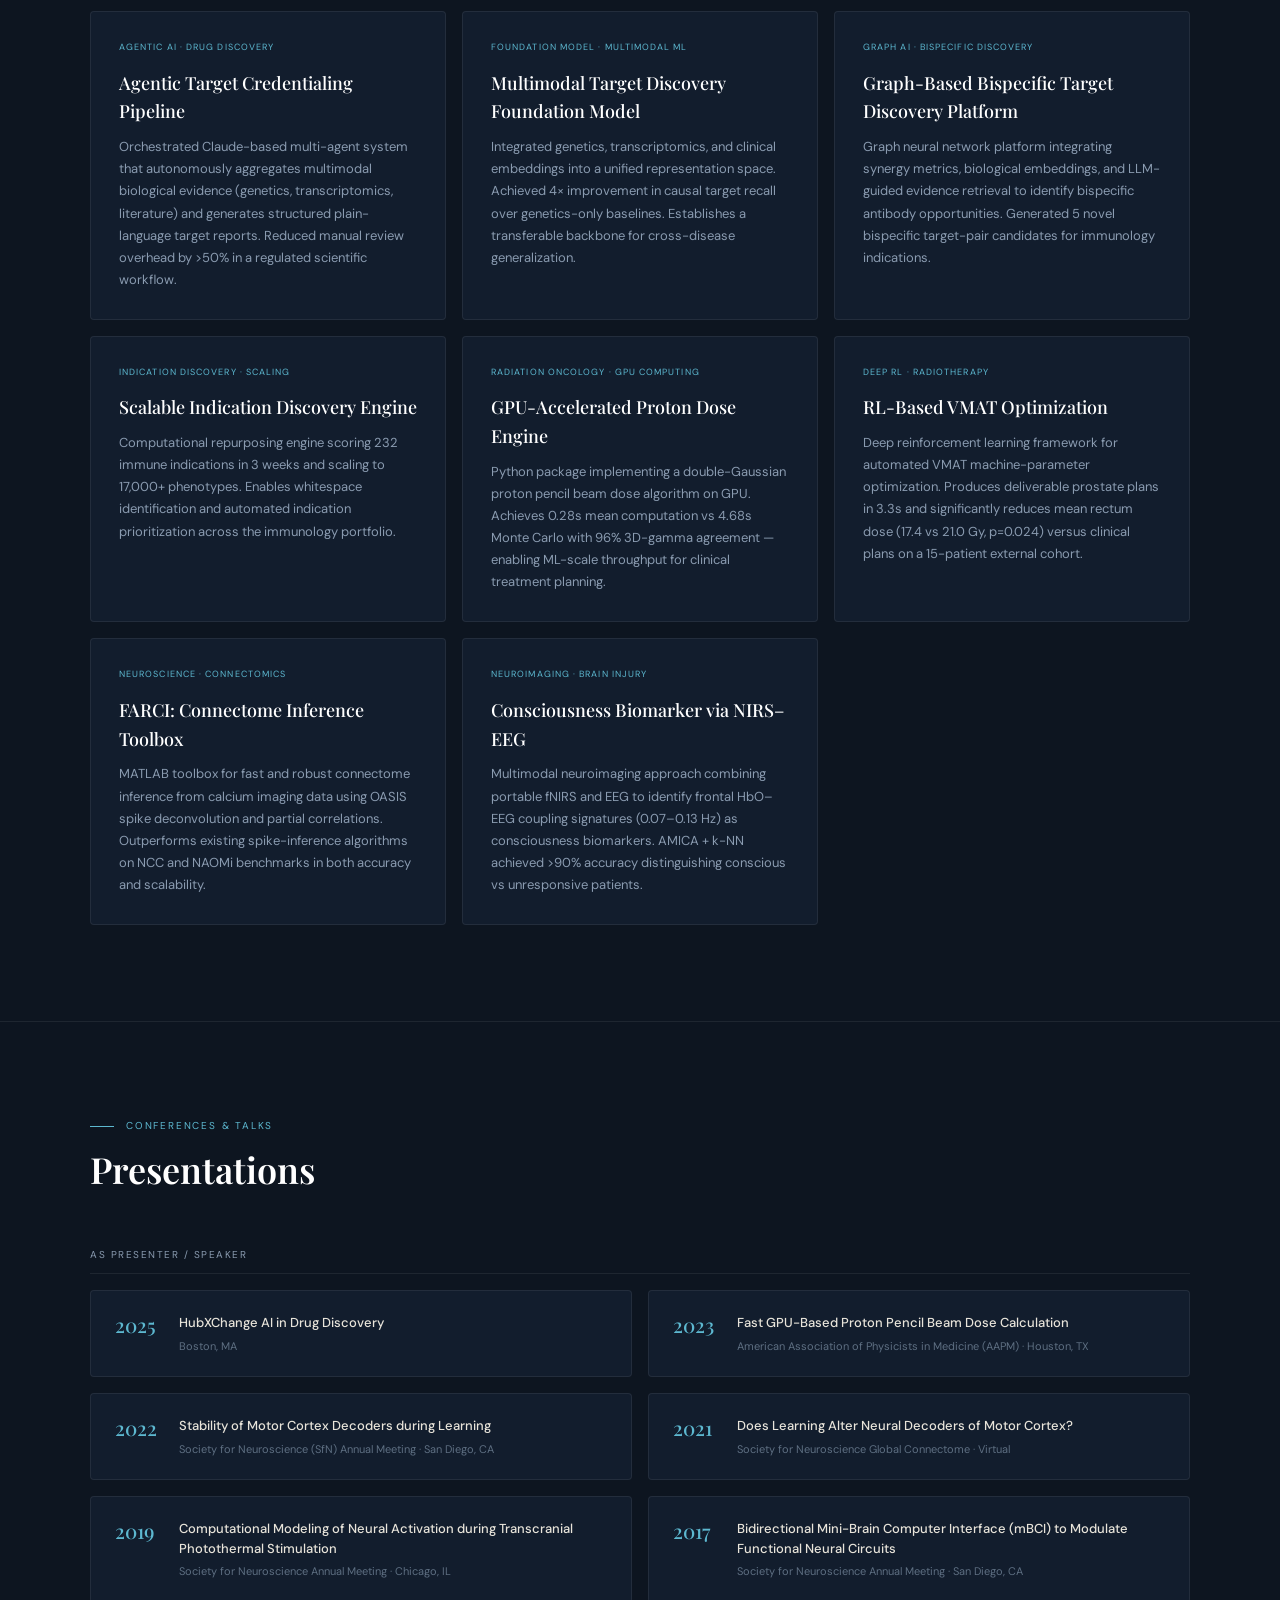
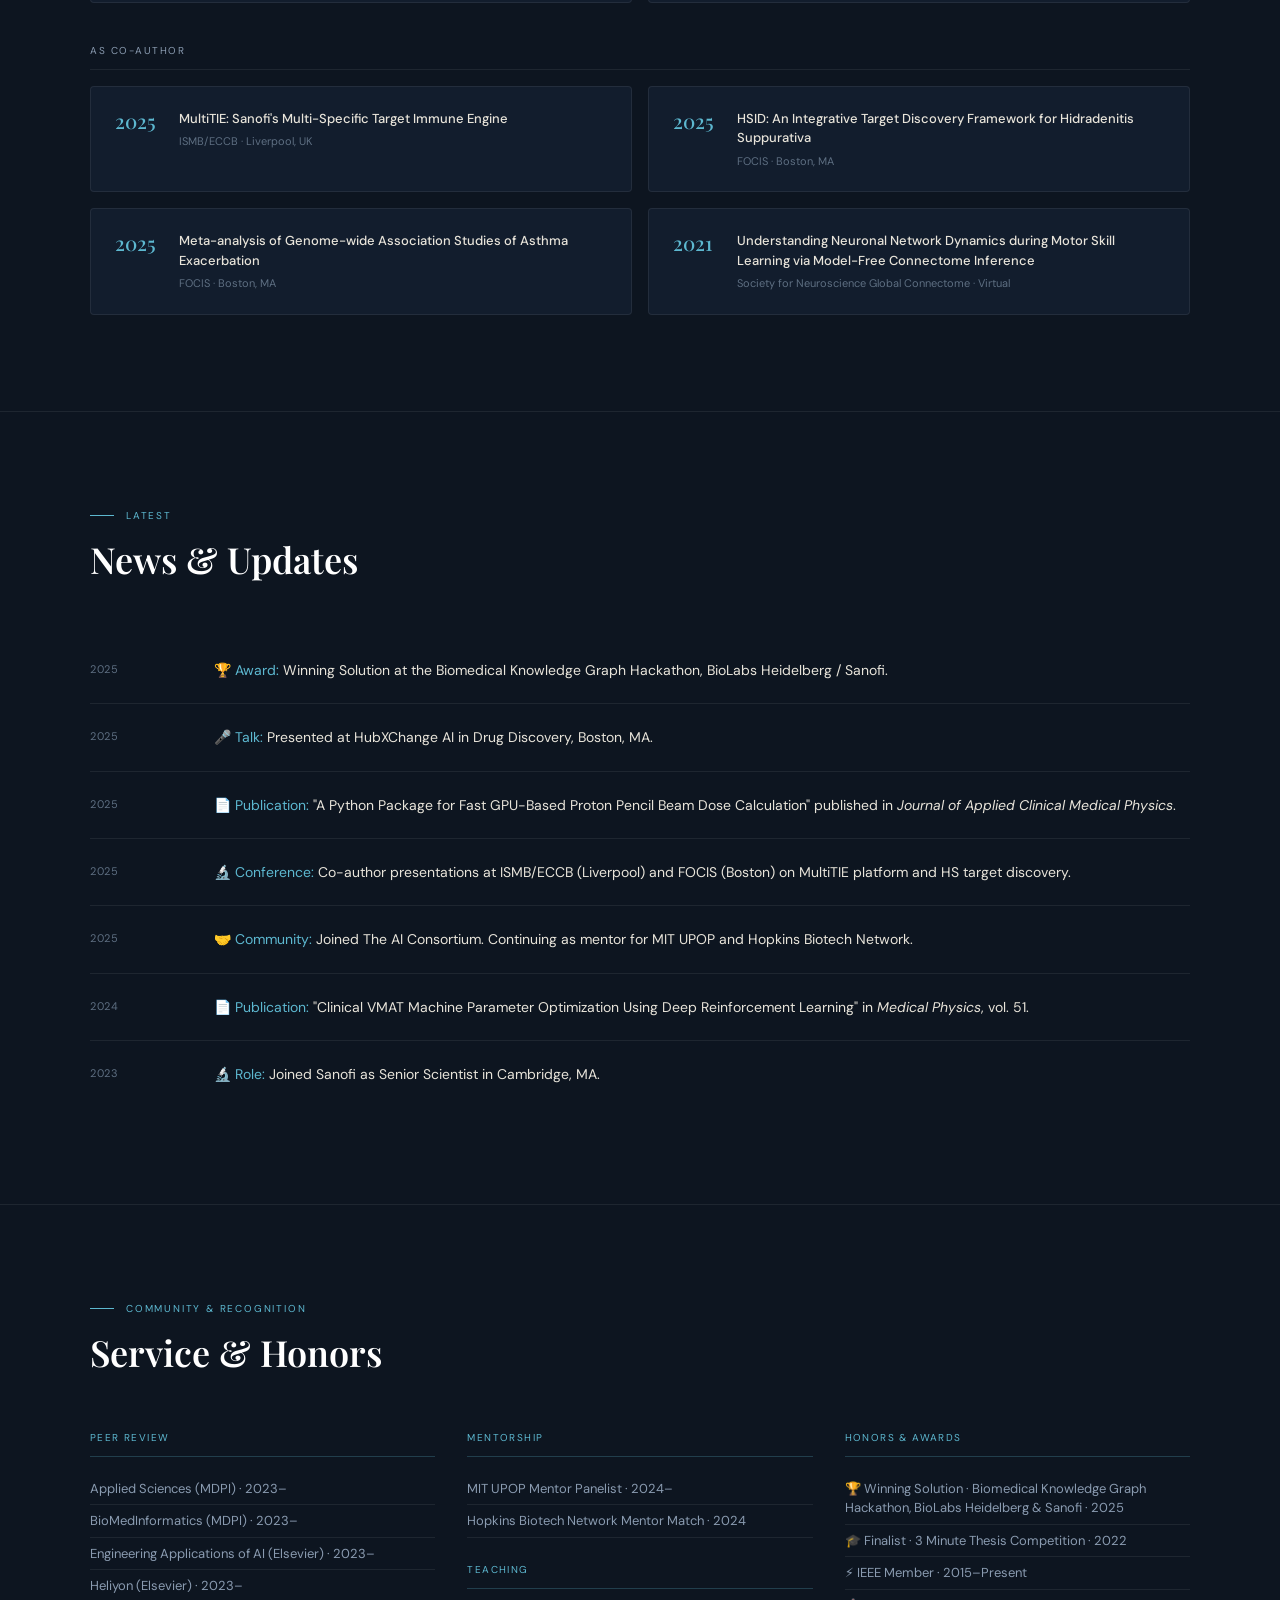
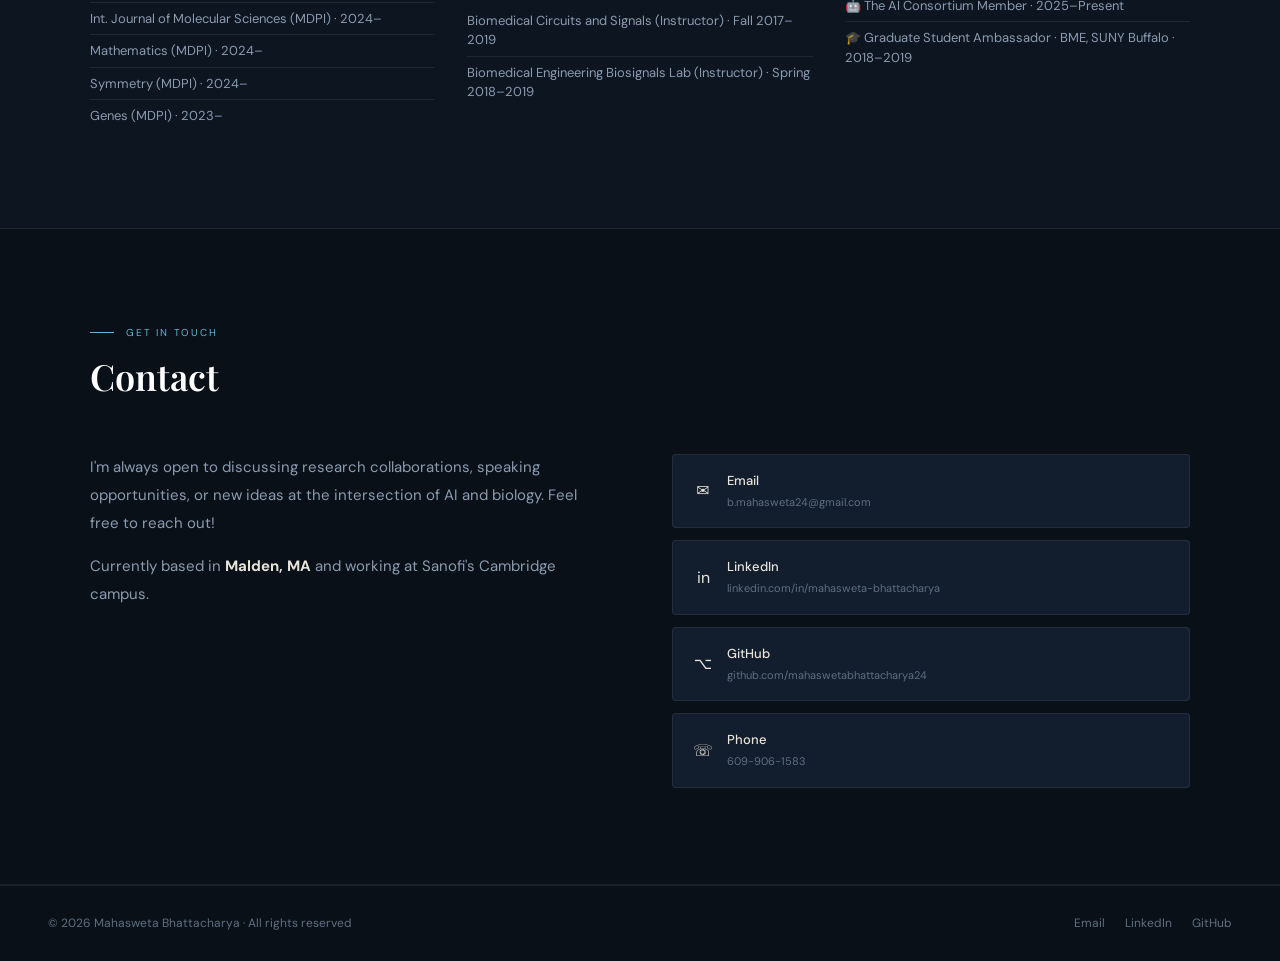
==== commit 2a8cfe80: "Add photo, CV download, paper links" ====
--- a/index.html
+++ b/index.html
@@ -108,6 +108,15 @@
     padding: 5px 14px; border: 0.5px solid var(--teal-border);
     border-radius: 20px; color: var(--teal); background: var(--teal-dim);
   }
+  .hero-top { display: flex; align-items: flex-start; gap: 40px; margin-bottom: 28px; }
+  .hero-photo {
+    width: 120px; height: 120px; border-radius: 50%; flex-shrink: 0;
+    object-fit: cover; object-position: center top;
+    border: 2px solid var(--teal-border);
+    box-shadow: 0 0 0 6px rgba(93,184,208,0.07);
+  }
+  .hero-photo-wrap { position: relative; flex-shrink: 0; }
+  .hero-text-block { flex: 1; }
   .hero-actions { display: flex; gap: 14px; flex-wrap: wrap; }
   .btn-primary {
     font-size: 11px; letter-spacing: 0.1em; text-transform: uppercase;
@@ -221,6 +230,13 @@
   }
   .pub-meta { font-size: 12px; color: var(--dim); line-height: 1.5; }
   .pub-meta em { color: var(--muted); font-style: italic; }
+  .pub-link {
+    display: inline-block; margin-top: 7px; font-size: 11px;
+    letter-spacing: 0.06em; color: var(--teal); text-decoration: none;
+    border: 0.5px solid var(--teal-border); padding: 3px 10px;
+    border-radius: 12px; transition: background 0.2s;
+  }
+  .pub-link:hover { background: var(--teal-dim); }
   .pub-year-badge {
     font-size: 10px; letter-spacing: 0.08em; padding: 3px 10px;
     background: var(--teal-dim); color: var(--teal); border-radius: 12px;
@@ -373,8 +389,15 @@
   <div class="hero-glow2"></div>
   <div class="hero-inner">
     <div class="hero-tag">Senior Scientist · AI Researcher · PhD Biomedical Engineering</div>
-    <h1 class="hero-name">Mahasweta<br><em>Bhattacharya</em></h1>
-    <div class="hero-role"><strong>Senior Scientist @ Sanofi</strong> · Cambridge, MA · Former Postdoc @ Johns Hopkins</div>
+    <div class="hero-top">
+      <div class="hero-photo-wrap">
+        <img class="hero-photo" src="assets/picture.jpg" alt="Mahasweta Bhattacharya">
+      </div>
+      <div class="hero-text-block">
+        <h1 class="hero-name">Mahasweta<br><em>Bhattacharya</em></h1>
+        <div class="hero-role"><strong>Senior Scientist @ Sanofi</strong> · Cambridge, MA · Former Postdoc @ Johns Hopkins</div>
+      </div>
+    </div>
     <p class="hero-bio">I build AI systems that accelerate drug discovery — from agentic LLM pipelines for target credentialing to multimodal foundation models integrating genetics, transcriptomics, and clinical data. My research bridges computational biology, machine learning, and translational medicine.</p>
     <div class="hero-chips">
       <span class="chip">Agentic AI</span>
@@ -387,6 +410,7 @@
     </div>
     <div class="hero-actions">
       <a class="btn-primary" href="#publications">View Publications</a>
+      <a class="btn-outline" href="assets/MahaswetaBhattacharya_Resume.pdf" target="_blank" download>⬇ Download CV</a>
       <a class="btn-outline" href="#contact">Contact Me</a>
     </div>
     <div class="hero-stats">
@@ -541,6 +565,7 @@
         <div>
           <div class="pub-title">A Python Package for Fast GPU-Based Proton Pencil Beam Dose Calculation</div>
           <div class="pub-meta"><em>Journal of Applied Clinical Medical Physics</em> · M. Bhattacharya, C. Reamy, H. Li, J. Lee, W. T. Hrinivich</div>
+          <a class="pub-link" href="https://doi.org/10.1002/acm2.14589" target="_blank">→ View Paper</a>
         </div>
         <div class="pub-year-badge">2025</div>
       </div>
@@ -549,6 +574,7 @@
         <div>
           <div class="pub-title">Clinical VMAT Machine Parameter Optimization for Localized Prostate Cancer Using Deep Reinforcement Learning</div>
           <div class="pub-meta"><em>Medical Physics</em>, vol. 51, no. 6, pp. 3972–3984 · W. T. Hrinivich et al.</div>
+          <a class="pub-link" href="https://doi.org/10.1002/mp.17024" target="_blank">→ View Paper</a>
         </div>
         <div class="pub-year-badge">2024</div>
       </div>
@@ -557,6 +583,7 @@
         <div>
           <div class="pub-title">Rewiring Dynamics of Functional Connectomes during Motor-Skill Learning</div>
           <div class="pub-meta"><em>Data Science in Science</em>, vol. 2, no. 1 · S. Meamardoost et al.</div>
+          <a class="pub-link" href="https://doi.org/10.1080/26941899.2023.2260431" target="_blank">→ View Paper</a>
         </div>
         <div class="pub-year-badge">2023</div>
       </div>
@@ -565,6 +592,7 @@
         <div>
           <div class="pub-title">FARCI: Fast and Robust Connectome Inference</div>
           <div class="pub-meta"><em>Brain Sciences</em>, vol. 11, no. 12, p. 1556 · S. Meamardoost et al.</div>
+          <a class="pub-link" href="https://doi.org/10.3390/brainsci11121556" target="_blank">→ View Paper</a>
         </div>
         <div class="pub-year-badge">2021</div>
       </div>
@@ -573,6 +601,7 @@
         <div>
           <div class="pub-title">Resting-State NIRS–EEG in Unresponsive Patients with Acute Brain Injury: A Proof-of-Concept Study</div>
           <div class="pub-meta"><em>Neurocritical Care</em>, vol. 34, no. 1, pp. 31–44 · M. H. Othman et al.</div>
+          <a class="pub-link" href="https://doi.org/10.1007/s12028-020-00971-x" target="_blank">→ View Paper</a>
         </div>
         <div class="pub-year-badge">2021</div>
       </div>
@@ -581,6 +610,7 @@
         <div>
           <div class="pub-title">Feasibility of Combining fNIRS with EEG to Identify Chronic Stroke Responders to Cerebellar tDCS — A Computational Modeling and Portable Neuroimaging Study</div>
           <div class="pub-meta"><em>The Cerebellum</em>, vol. 20, no. 6, pp. 853–871 · Z. Rezaee et al.</div>
+          <a class="pub-link" href="https://doi.org/10.1007/s12311-021-01249-2" target="_blank">→ View Paper</a>
         </div>
         <div class="pub-year-badge">2021</div>
       </div>
@@ -589,6 +619,7 @@
         <div>
           <div class="pub-title">A Proof of Concept 'Phase Zero' Study of Neurodevelopment Using Brain Organoid Models with Vis/Near-Infrared Spectroscopy and Electrophysiology</div>
           <div class="pub-meta"><em>Scientific Reports</em>, vol. 10, no. 1, p. 20987 · A. Dutta et al.</div>
+          <a class="pub-link" href="https://doi.org/10.1038/s41598-020-77898-8" target="_blank">→ View Paper</a>
         </div>
         <div class="pub-year-badge">2020</div>
       </div>
@@ -597,6 +628,7 @@
         <div>
           <div class="pub-title">Computational Modeling of the Photon Transport, Tissue Heating, and Cytochrome C Oxidase Absorption during Transcranial Near-Infrared Stimulation</div>
           <div class="pub-meta"><em>Brain Sciences</em>, vol. 9, no. 8, p. 179 · M. Bhattacharya, A. Dutta</div>
+          <a class="pub-link" href="https://doi.org/10.3390/brainsci9080179" target="_blank">→ View Paper</a>
         </div>
         <div class="pub-year-badge">2019</div>
       </div>
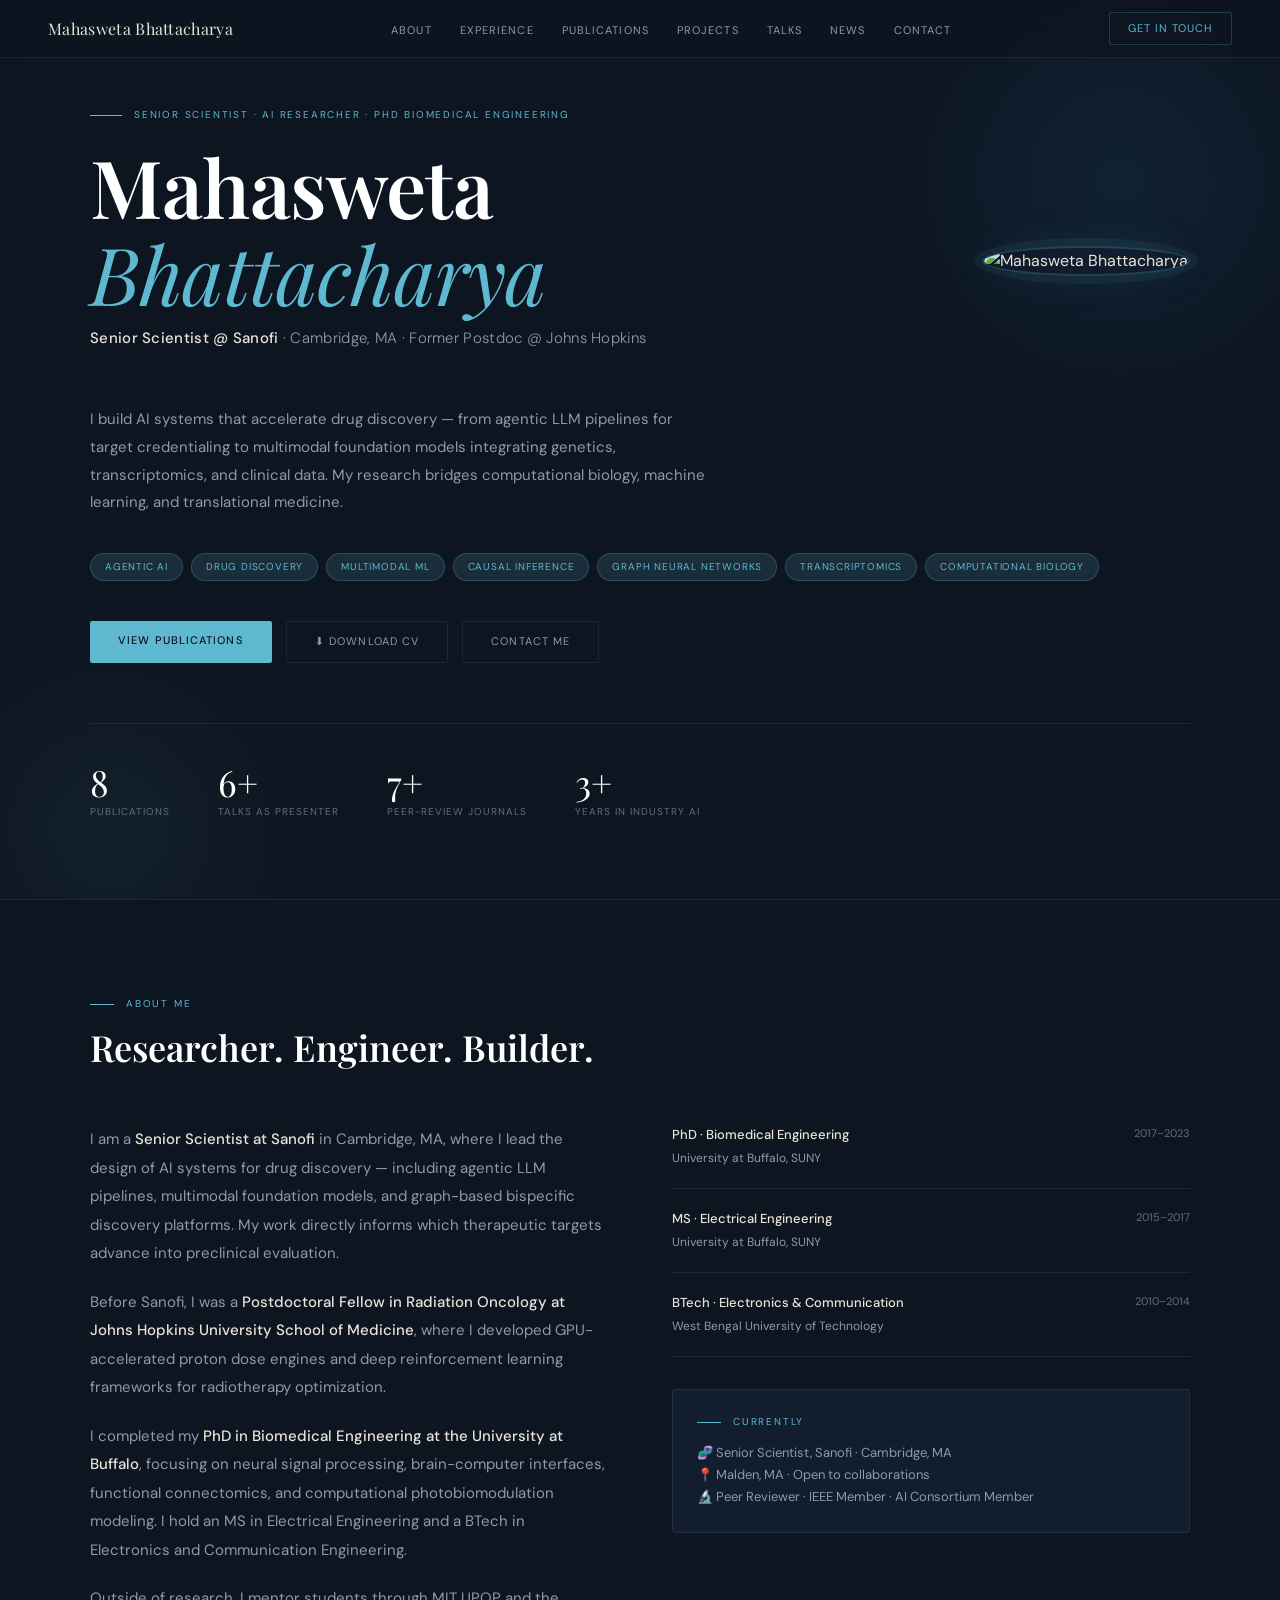
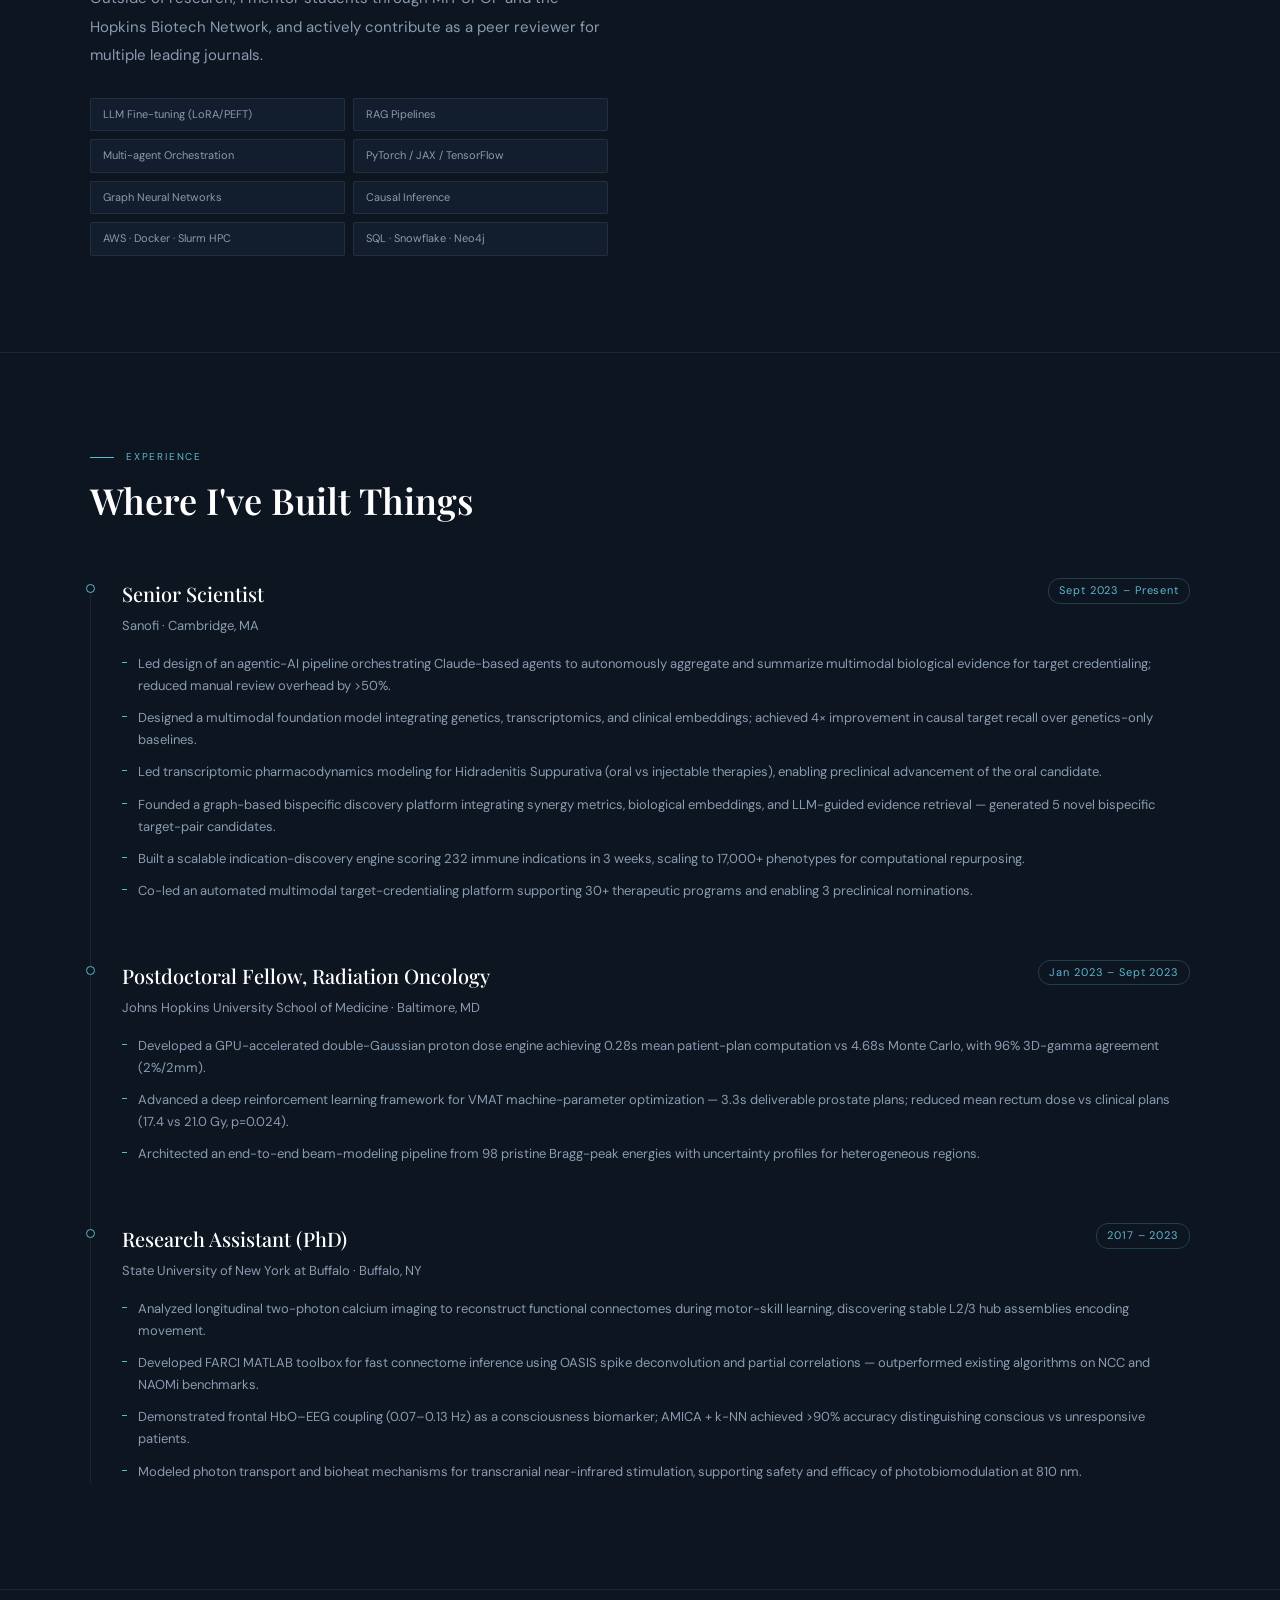
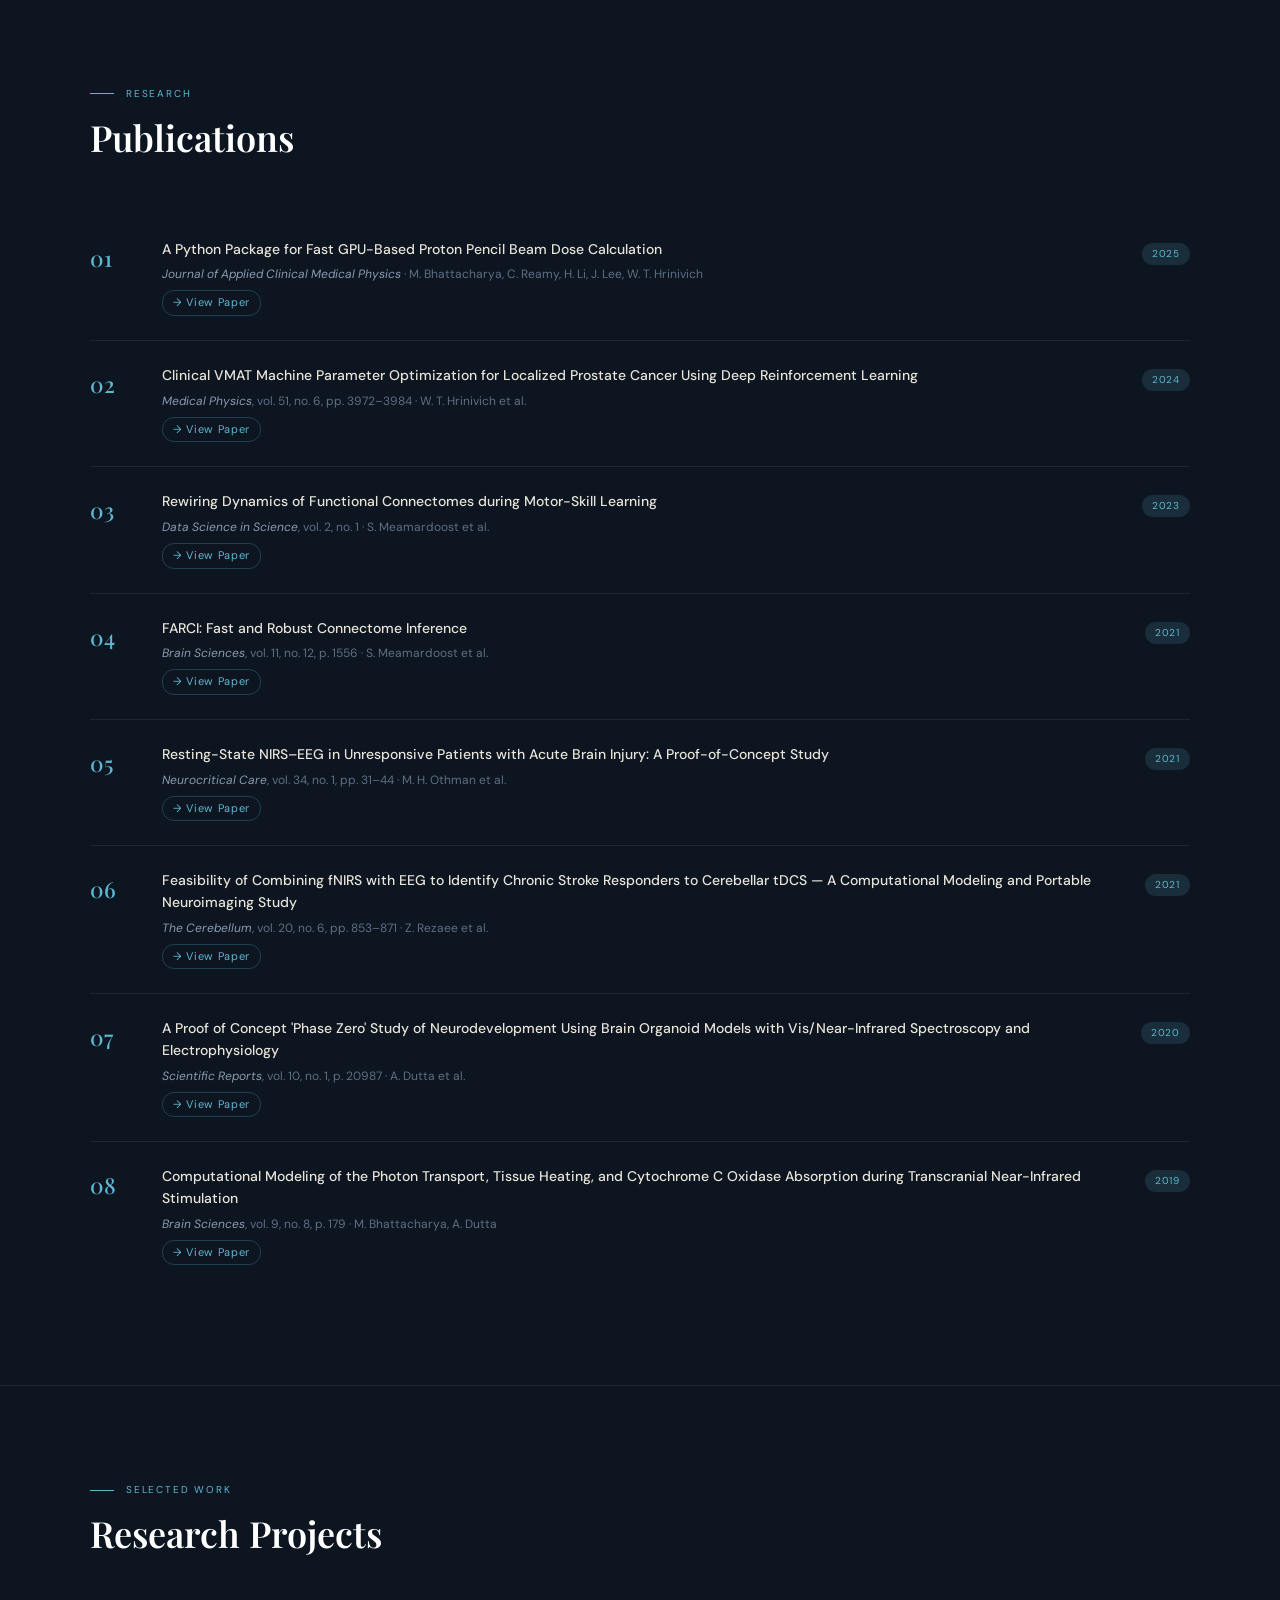
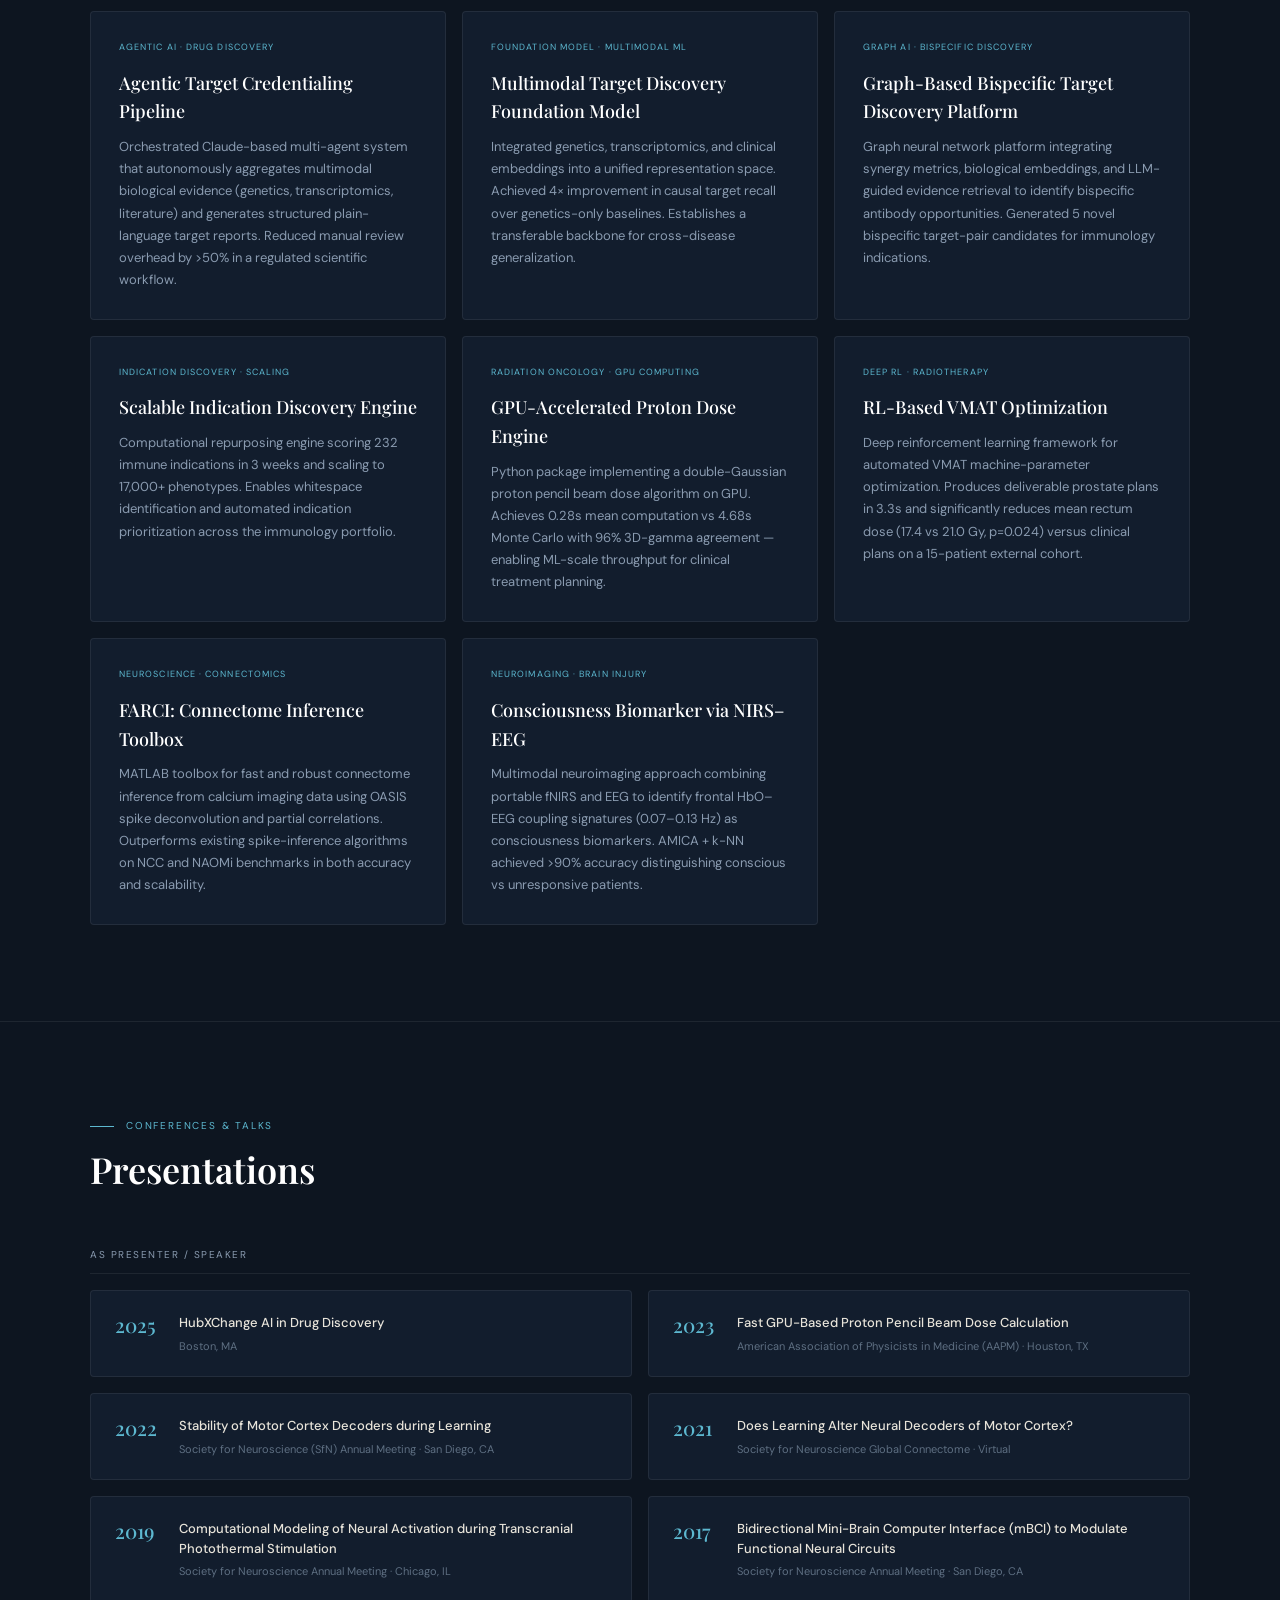
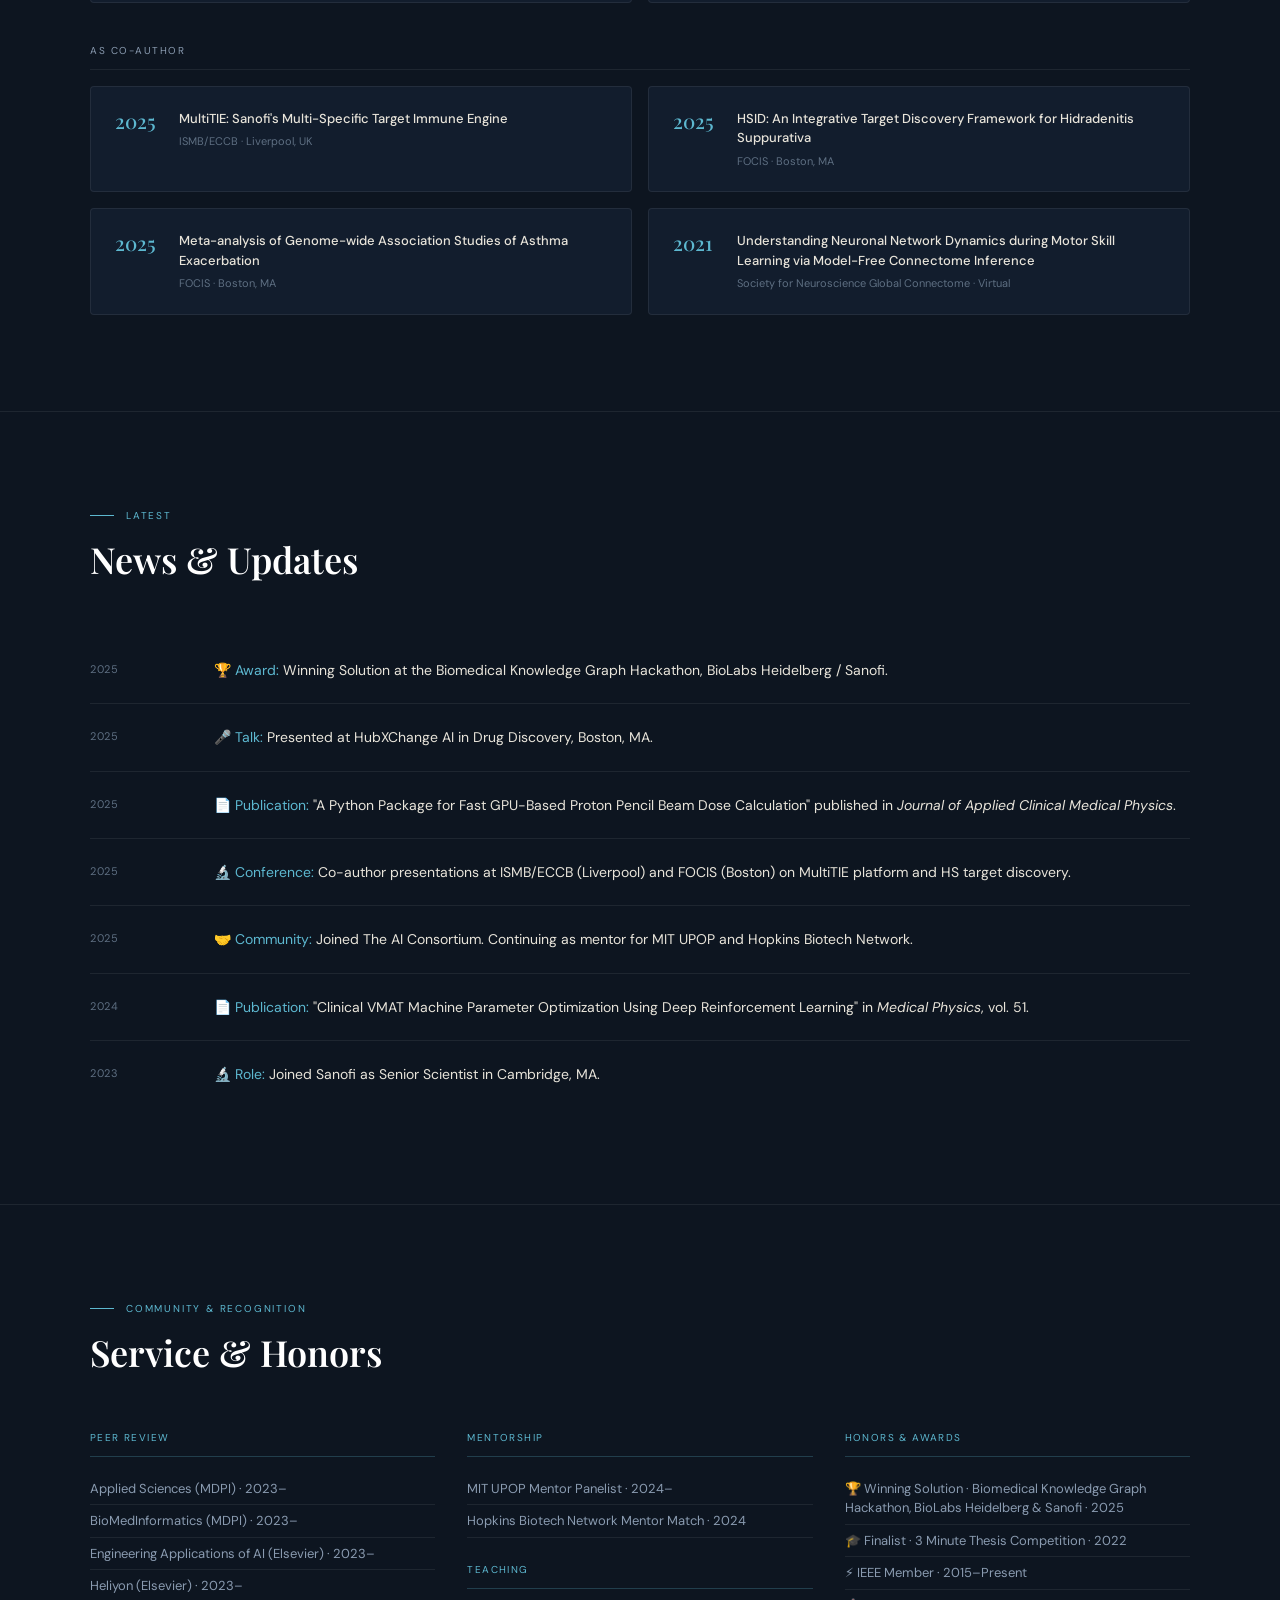
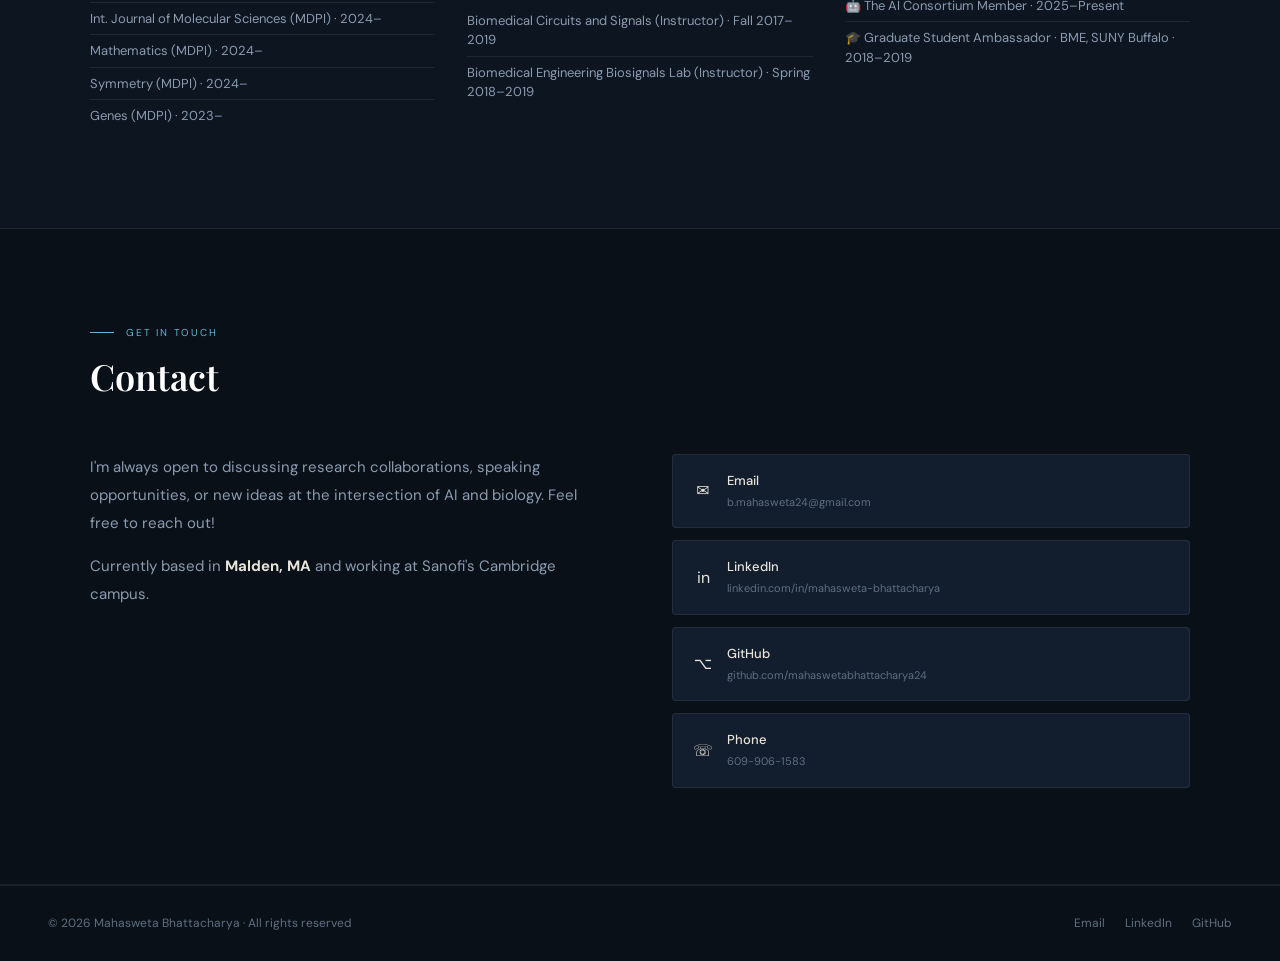
==== commit 2ab1297d: "enlarged photo" ====
--- a/index.html
+++ b/index.html
@@ -108,12 +108,12 @@
     padding: 5px 14px; border: 0.5px solid var(--teal-border);
     border-radius: 20px; color: var(--teal); background: var(--teal-dim);
   }
-  .hero-top { display: flex; align-items: flex-start; gap: 40px; margin-bottom: 28px; }
+  .hero-top { display: flex; align-items: center; gap: 56px; margin-bottom: 28px; flex-direction: row-reverse; justify-content: flex-end; }
   .hero-photo {
-    width: 120px; height: 120px; border-radius: 50%; flex-shrink: 0;
+    width: 220px; height: 220px; border-radius: 50%; flex-shrink: 0;
     object-fit: cover; object-position: center top;
     border: 2px solid var(--teal-border);
-    box-shadow: 0 0 0 6px rgba(93,184,208,0.07);
+    box-shadow: 0 0 0 8px rgba(93,184,208,0.07), 0 0 40px rgba(93,184,208,0.1);
   }
   .hero-photo-wrap { position: relative; flex-shrink: 0; }
   .hero-text-block { flex: 1; }
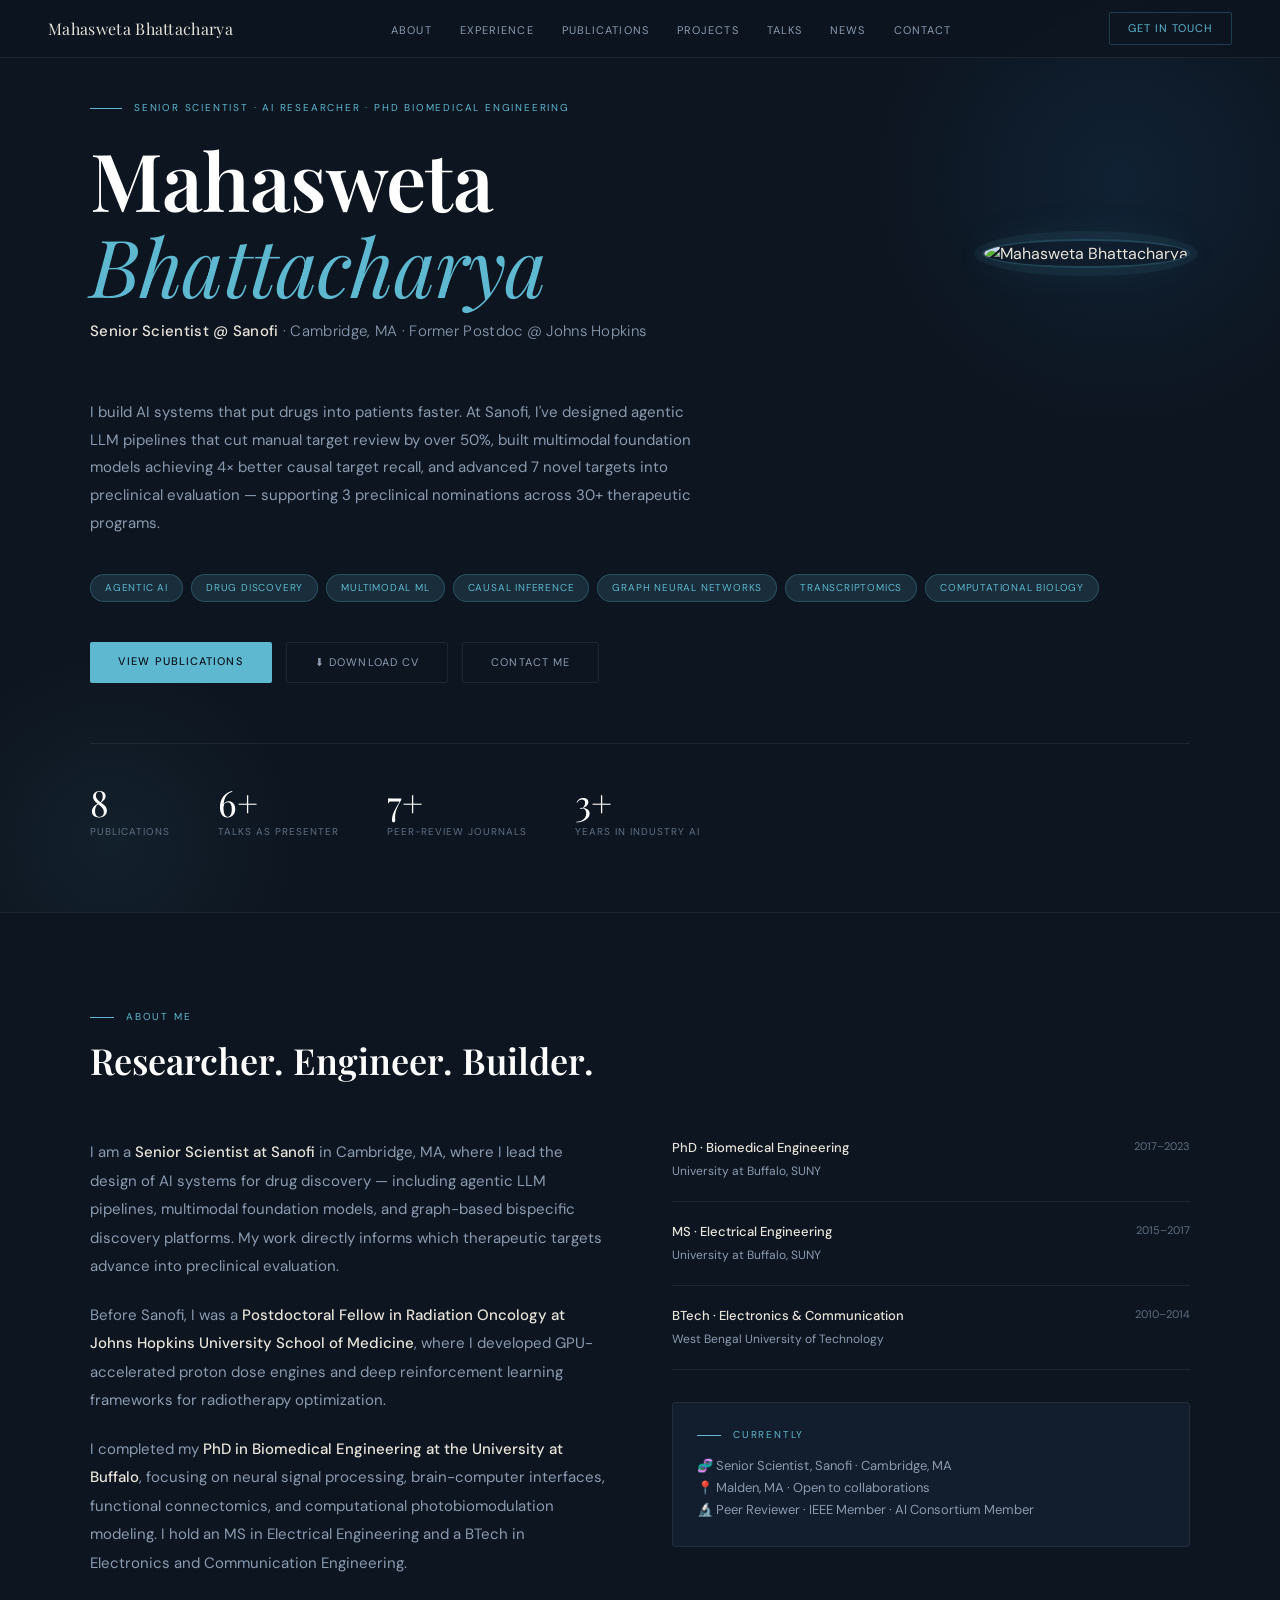
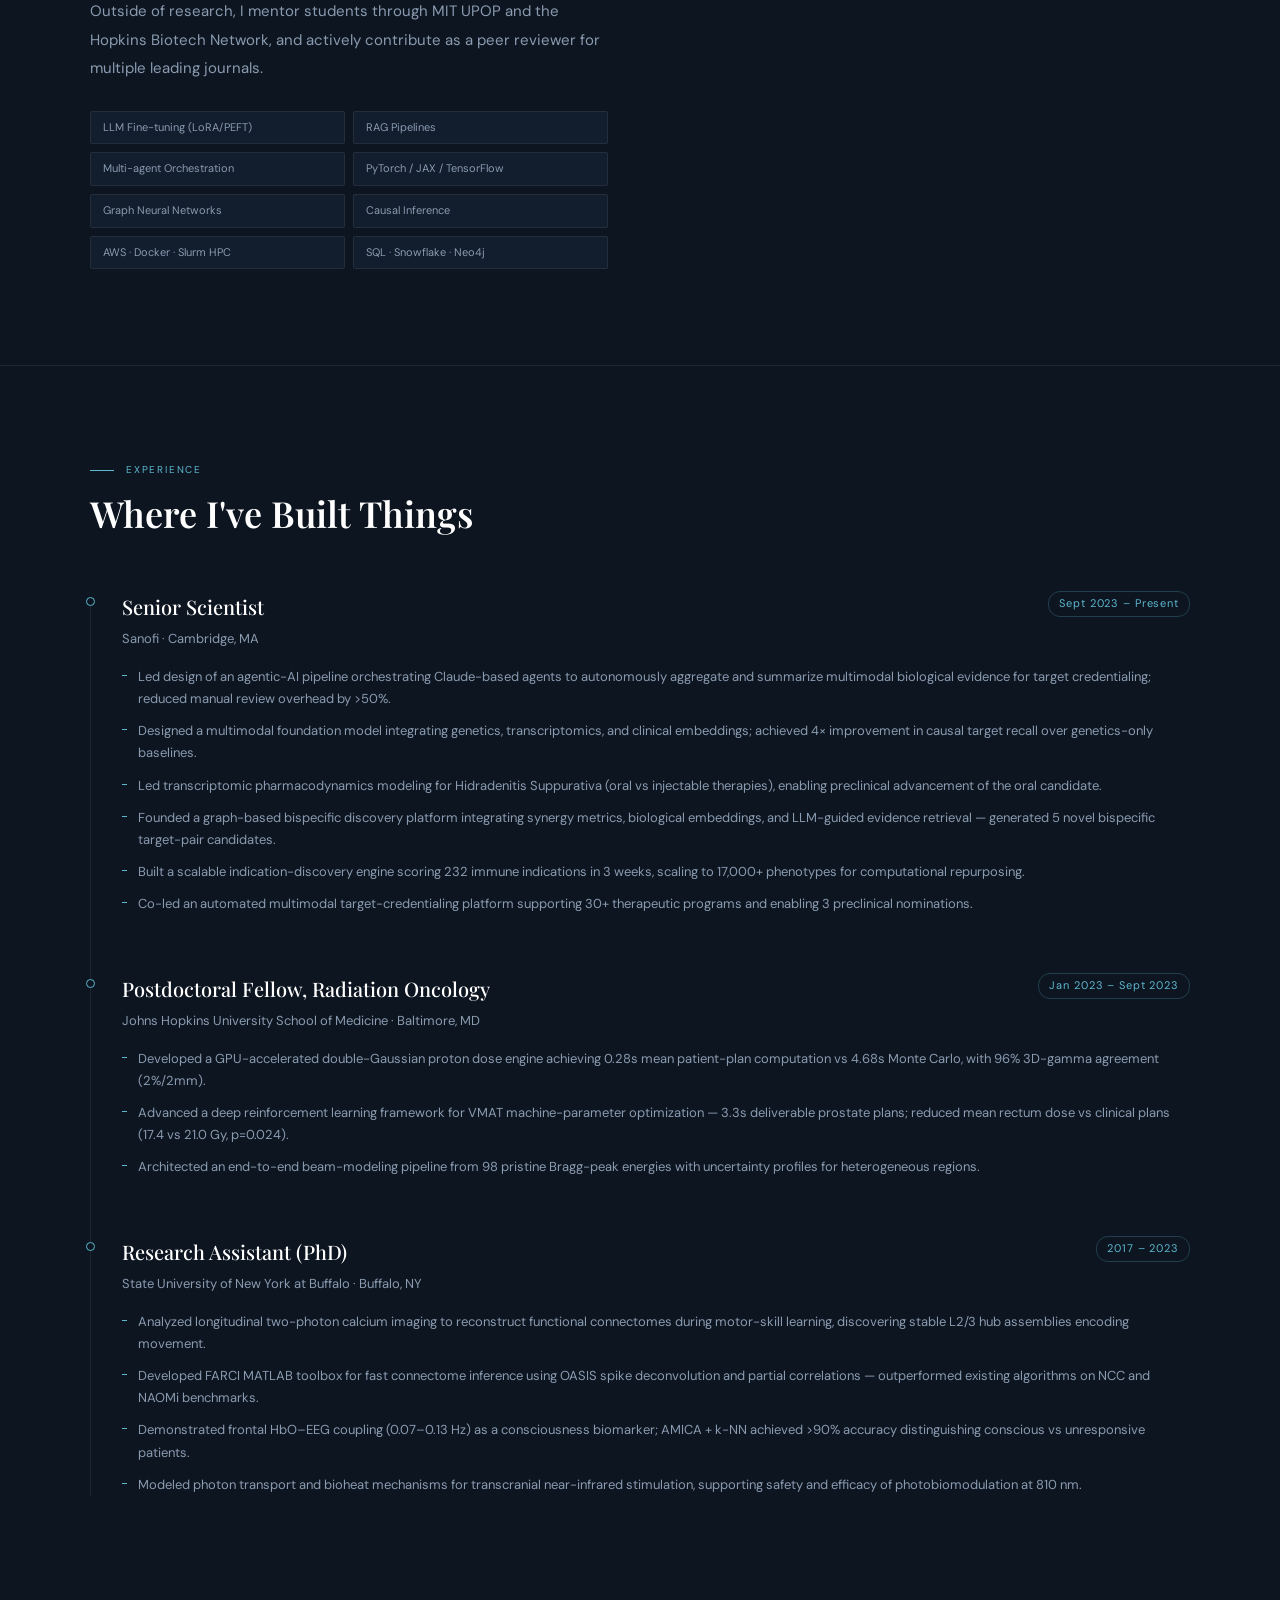
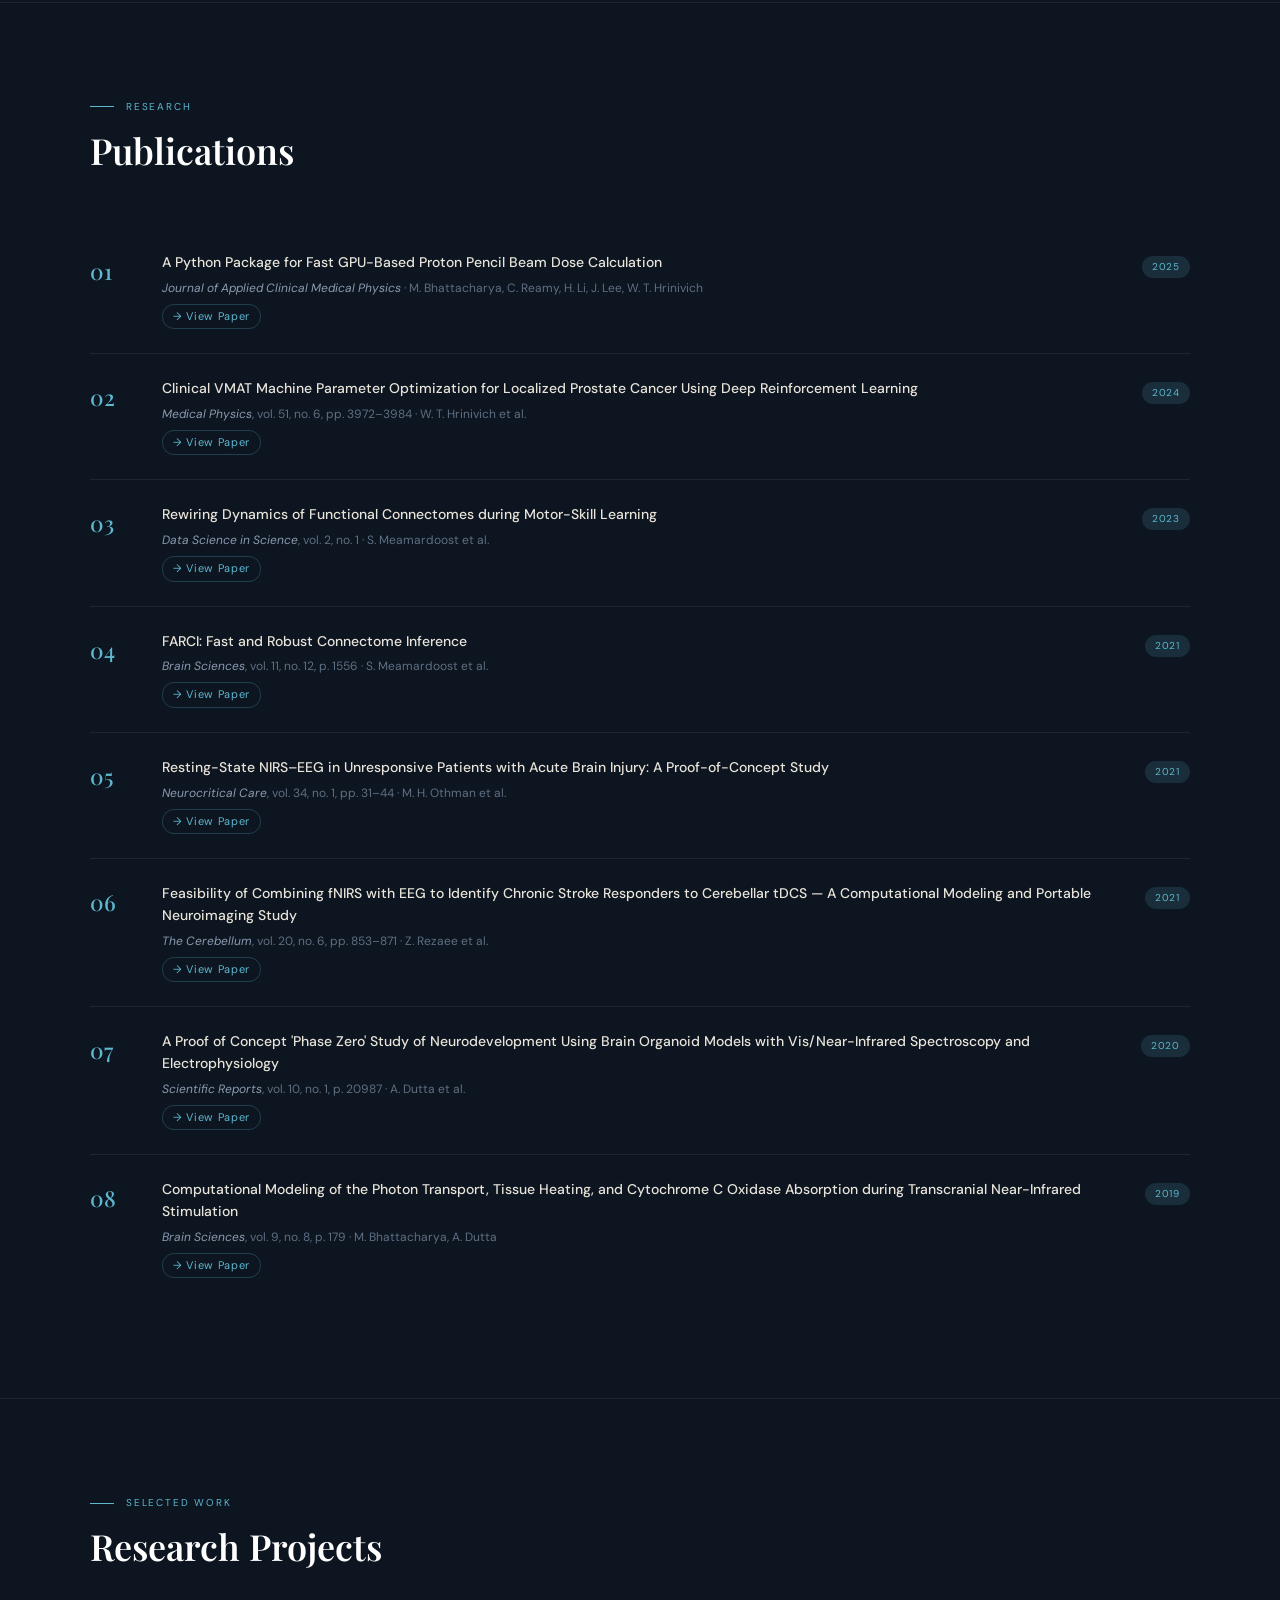
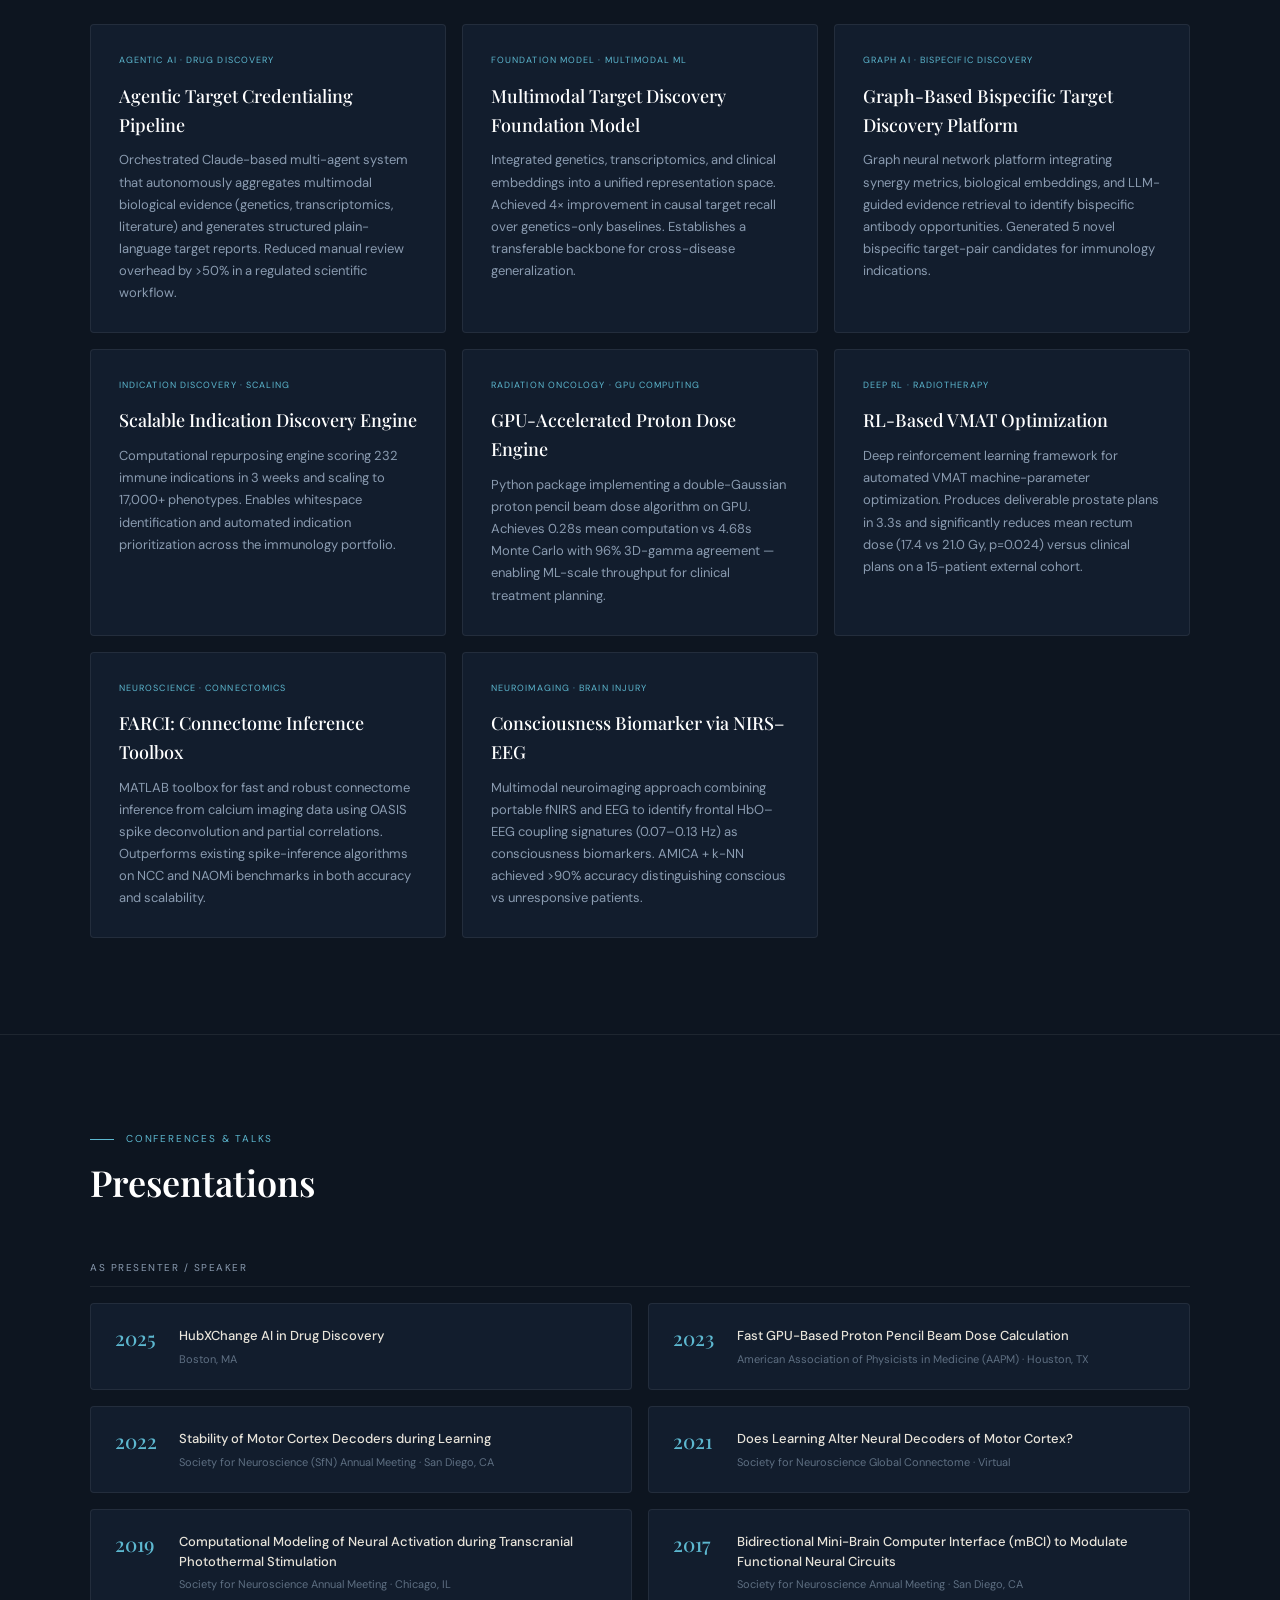
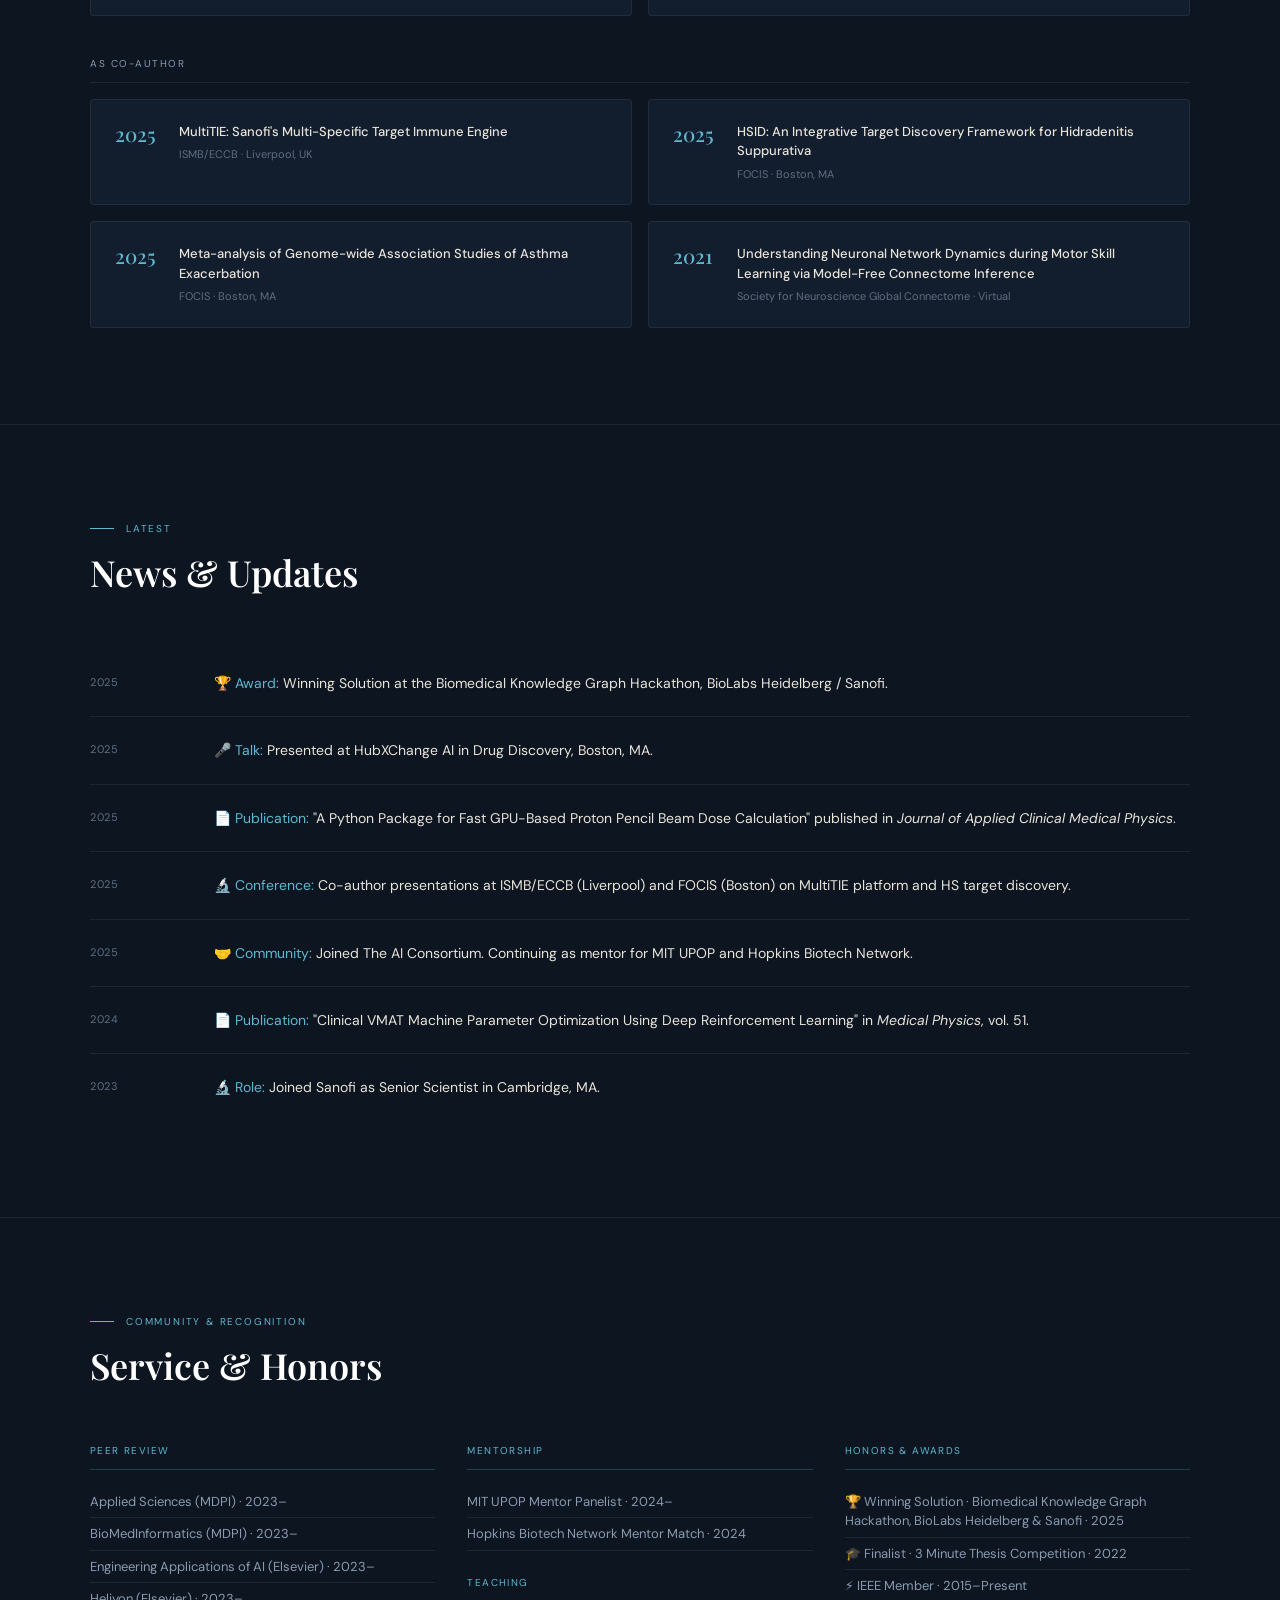
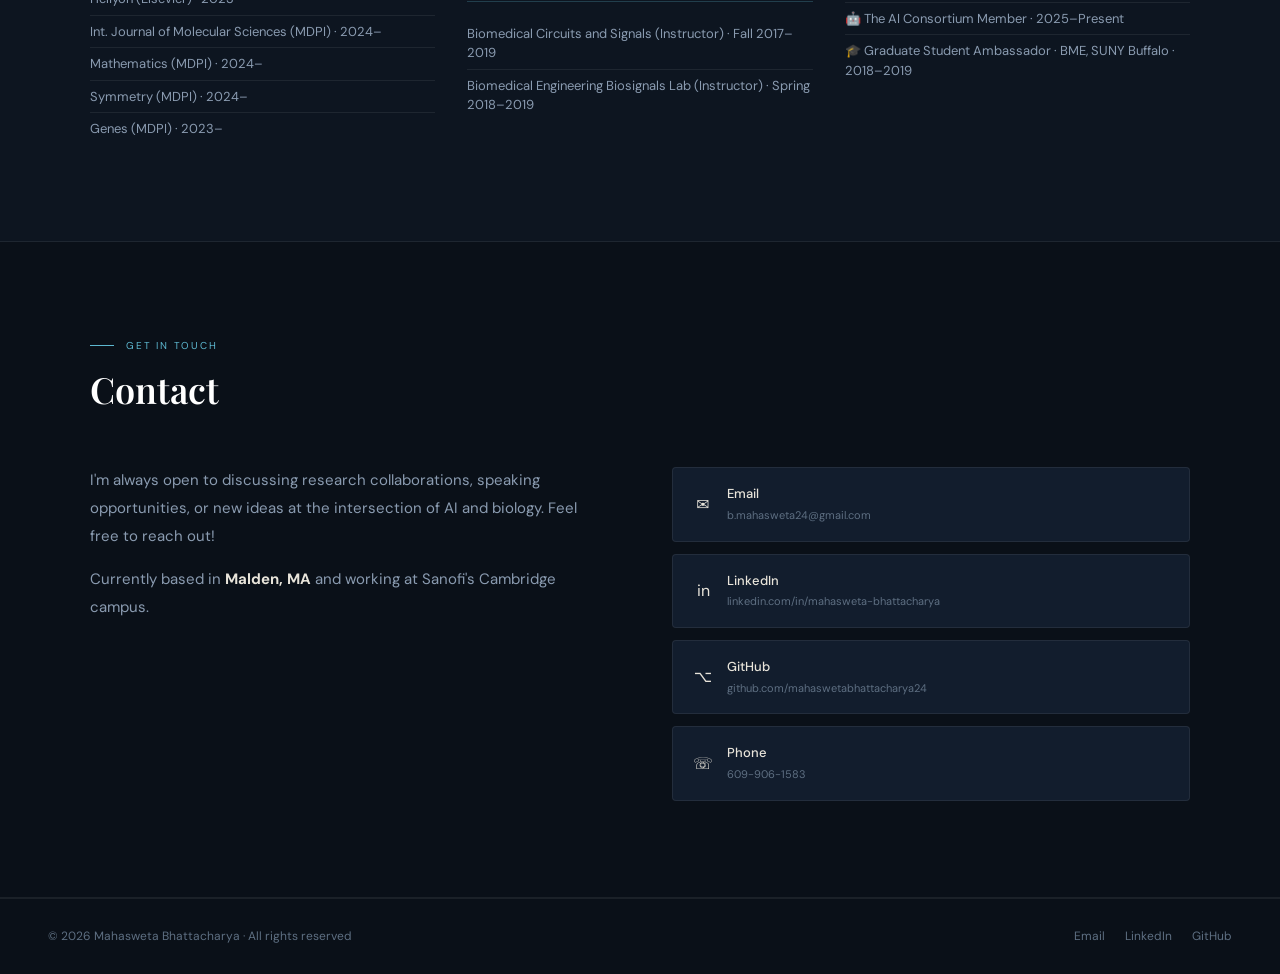
==== commit e8a1fc8f: "Update index.html" ====
--- a/index.html
+++ b/index.html
@@ -110,7 +110,7 @@
   }
   .hero-top { display: flex; align-items: center; gap: 56px; margin-bottom: 28px; flex-direction: row-reverse; justify-content: flex-end; }
   .hero-photo {
-    width: 220px; height: 220px; border-radius: 50%; flex-shrink: 0;
+    width: 350px; height: 350px; border-radius: 50%; flex-shrink: 0;
     object-fit: cover; object-position: center top;
     border: 2px solid var(--teal-border);
     box-shadow: 0 0 0 8px rgba(93,184,208,0.07), 0 0 40px rgba(93,184,208,0.1);
@@ -398,7 +398,7 @@
         <div class="hero-role"><strong>Senior Scientist @ Sanofi</strong> · Cambridge, MA · Former Postdoc @ Johns Hopkins</div>
       </div>
     </div>
-    <p class="hero-bio">I build AI systems that accelerate drug discovery — from agentic LLM pipelines for target credentialing to multimodal foundation models integrating genetics, transcriptomics, and clinical data. My research bridges computational biology, machine learning, and translational medicine.</p>
+    <p class="hero-bio">I build AI systems that put drugs into patients faster. At Sanofi, I've designed agentic LLM pipelines that cut manual target review by over 50%, built multimodal foundation models achieving 4× better causal target recall, and advanced 7 novel targets into preclinical evaluation — supporting 3 preclinical nominations across 30+ therapeutic programs.</p>
     <div class="hero-chips">
       <span class="chip">Agentic AI</span>
       <span class="chip">Drug Discovery</span>
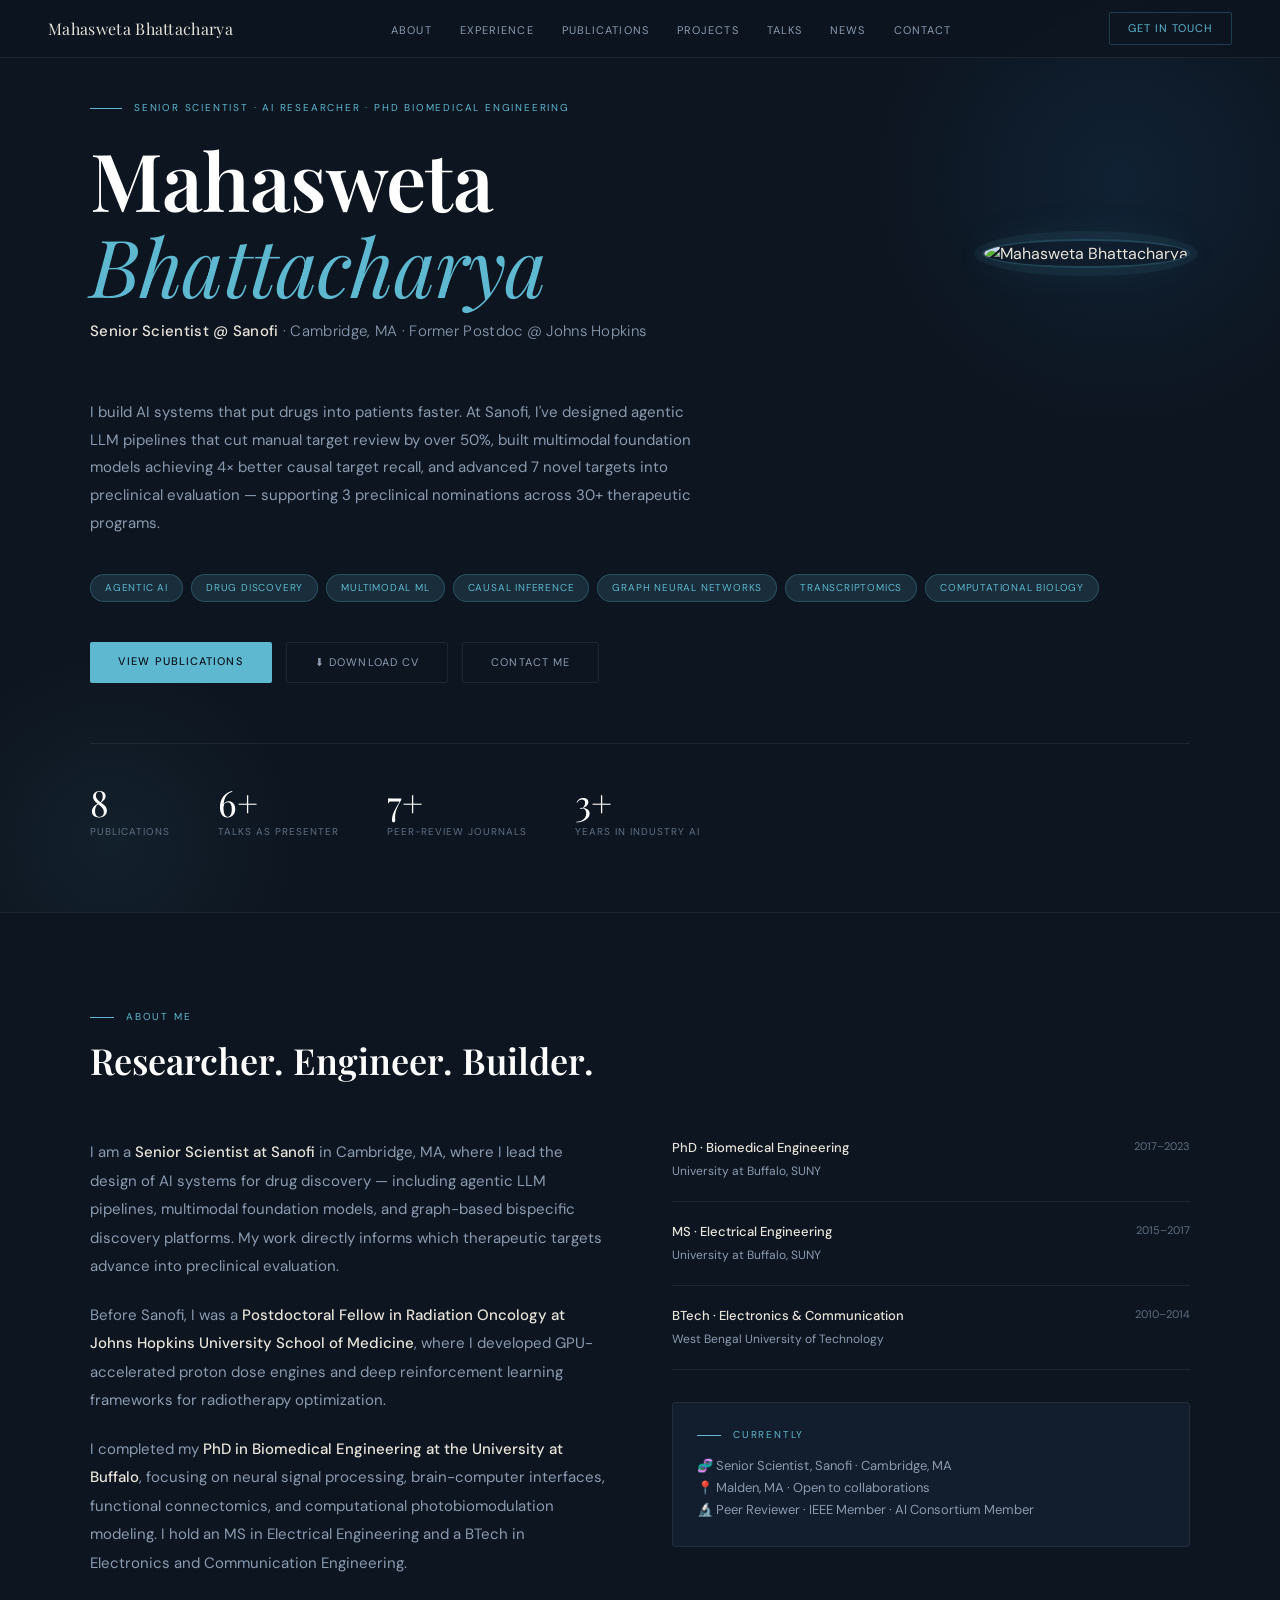
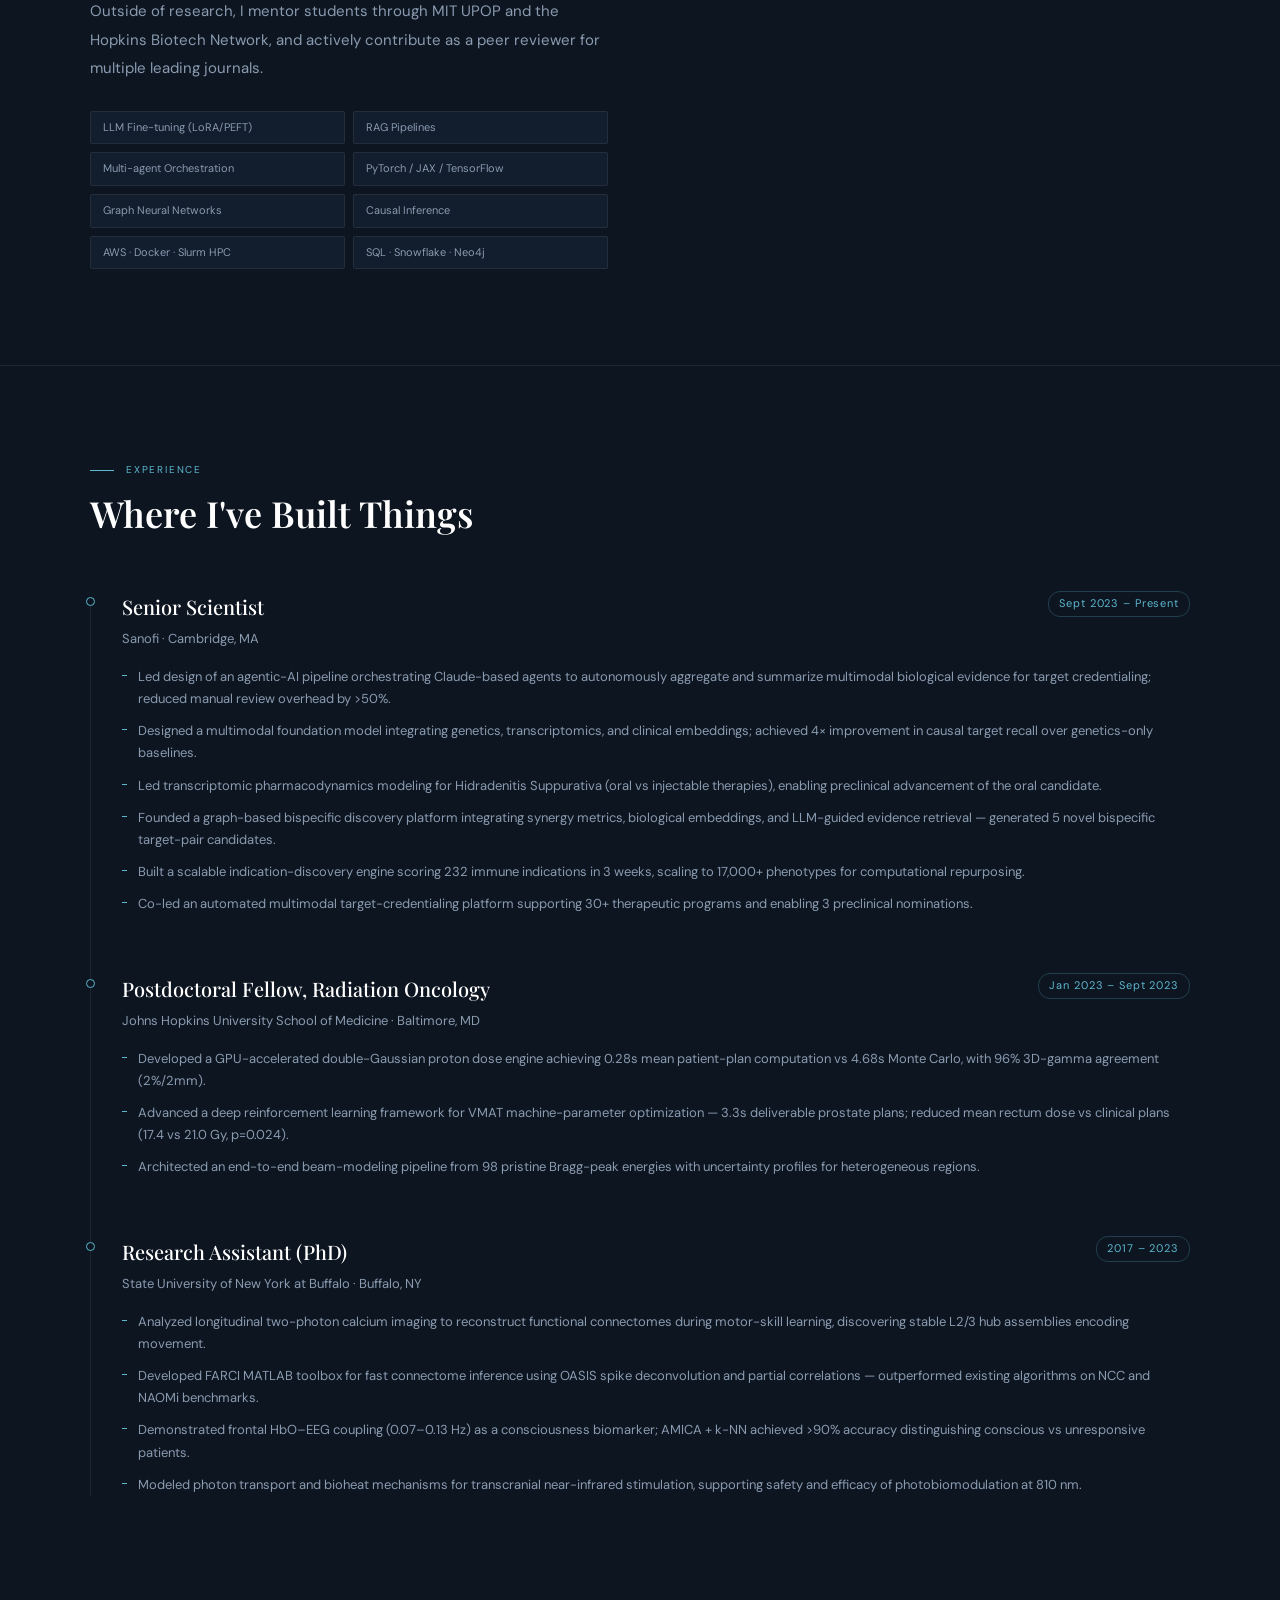
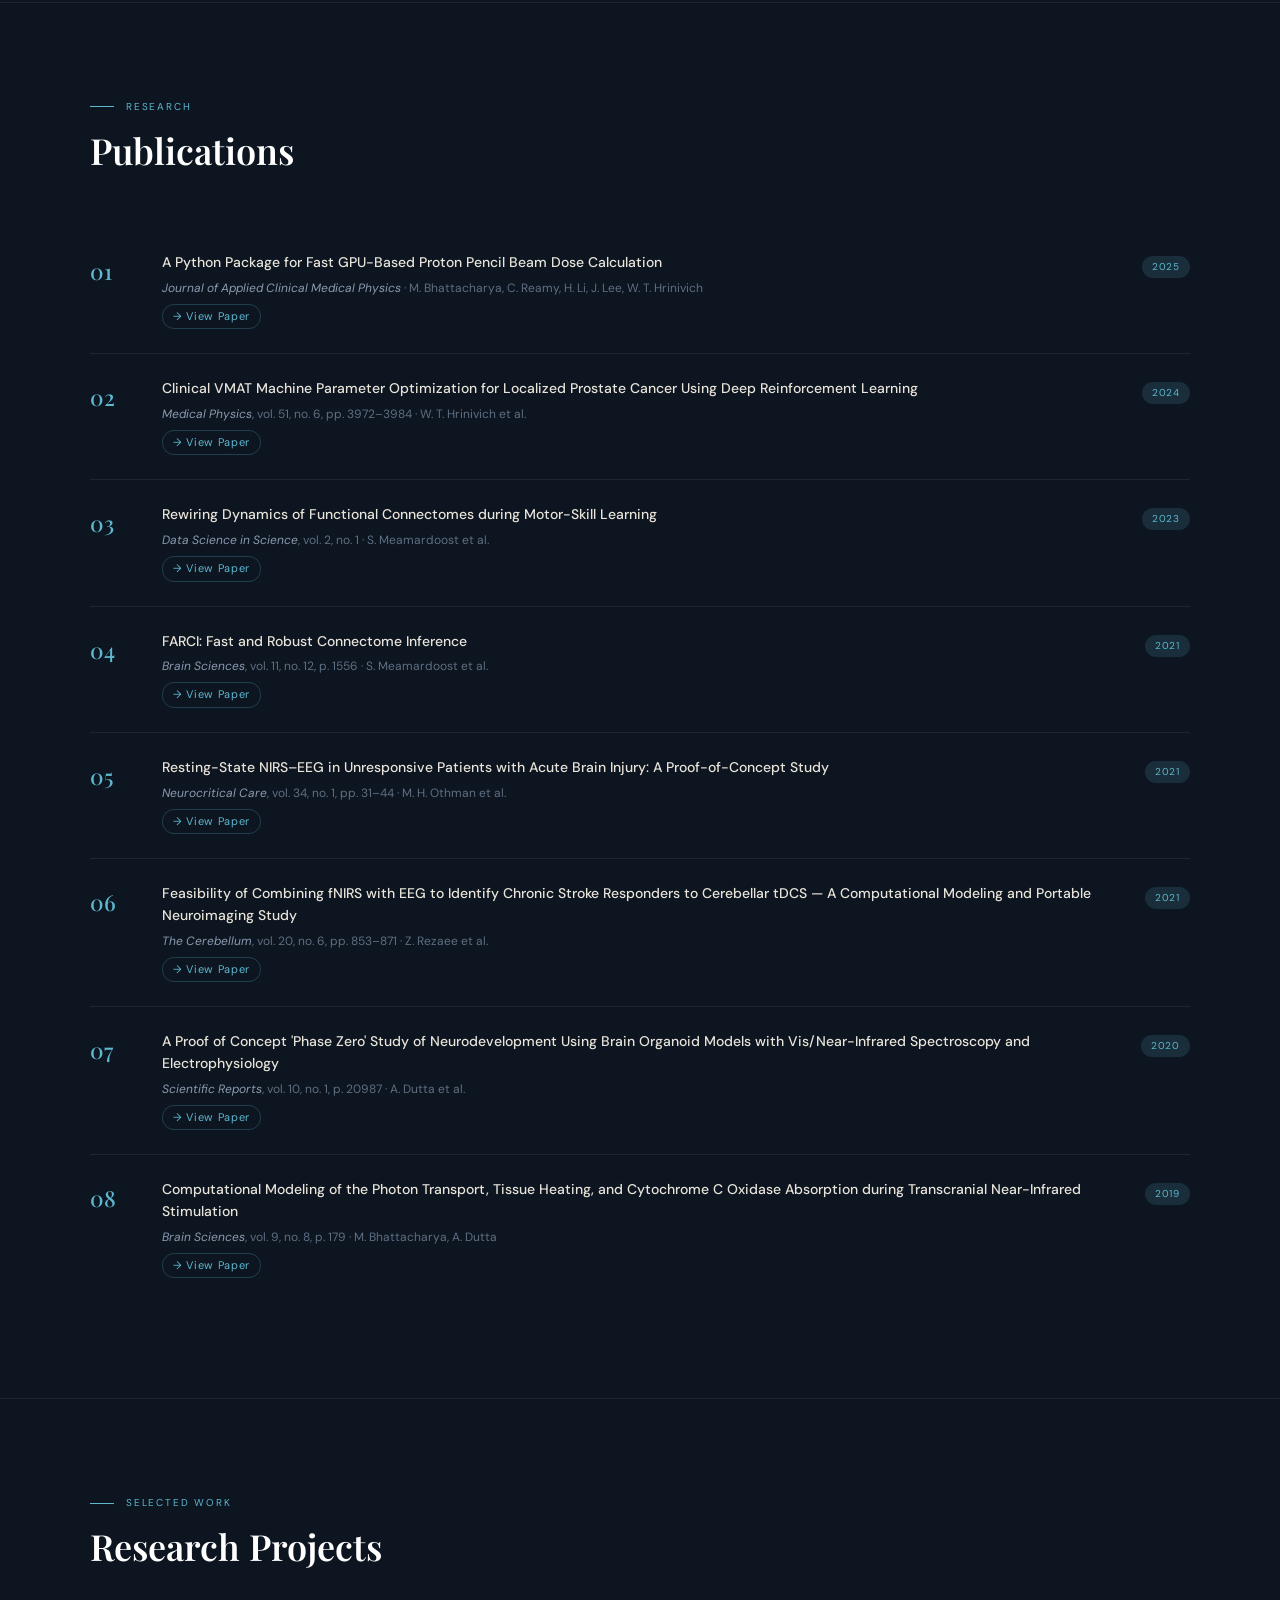
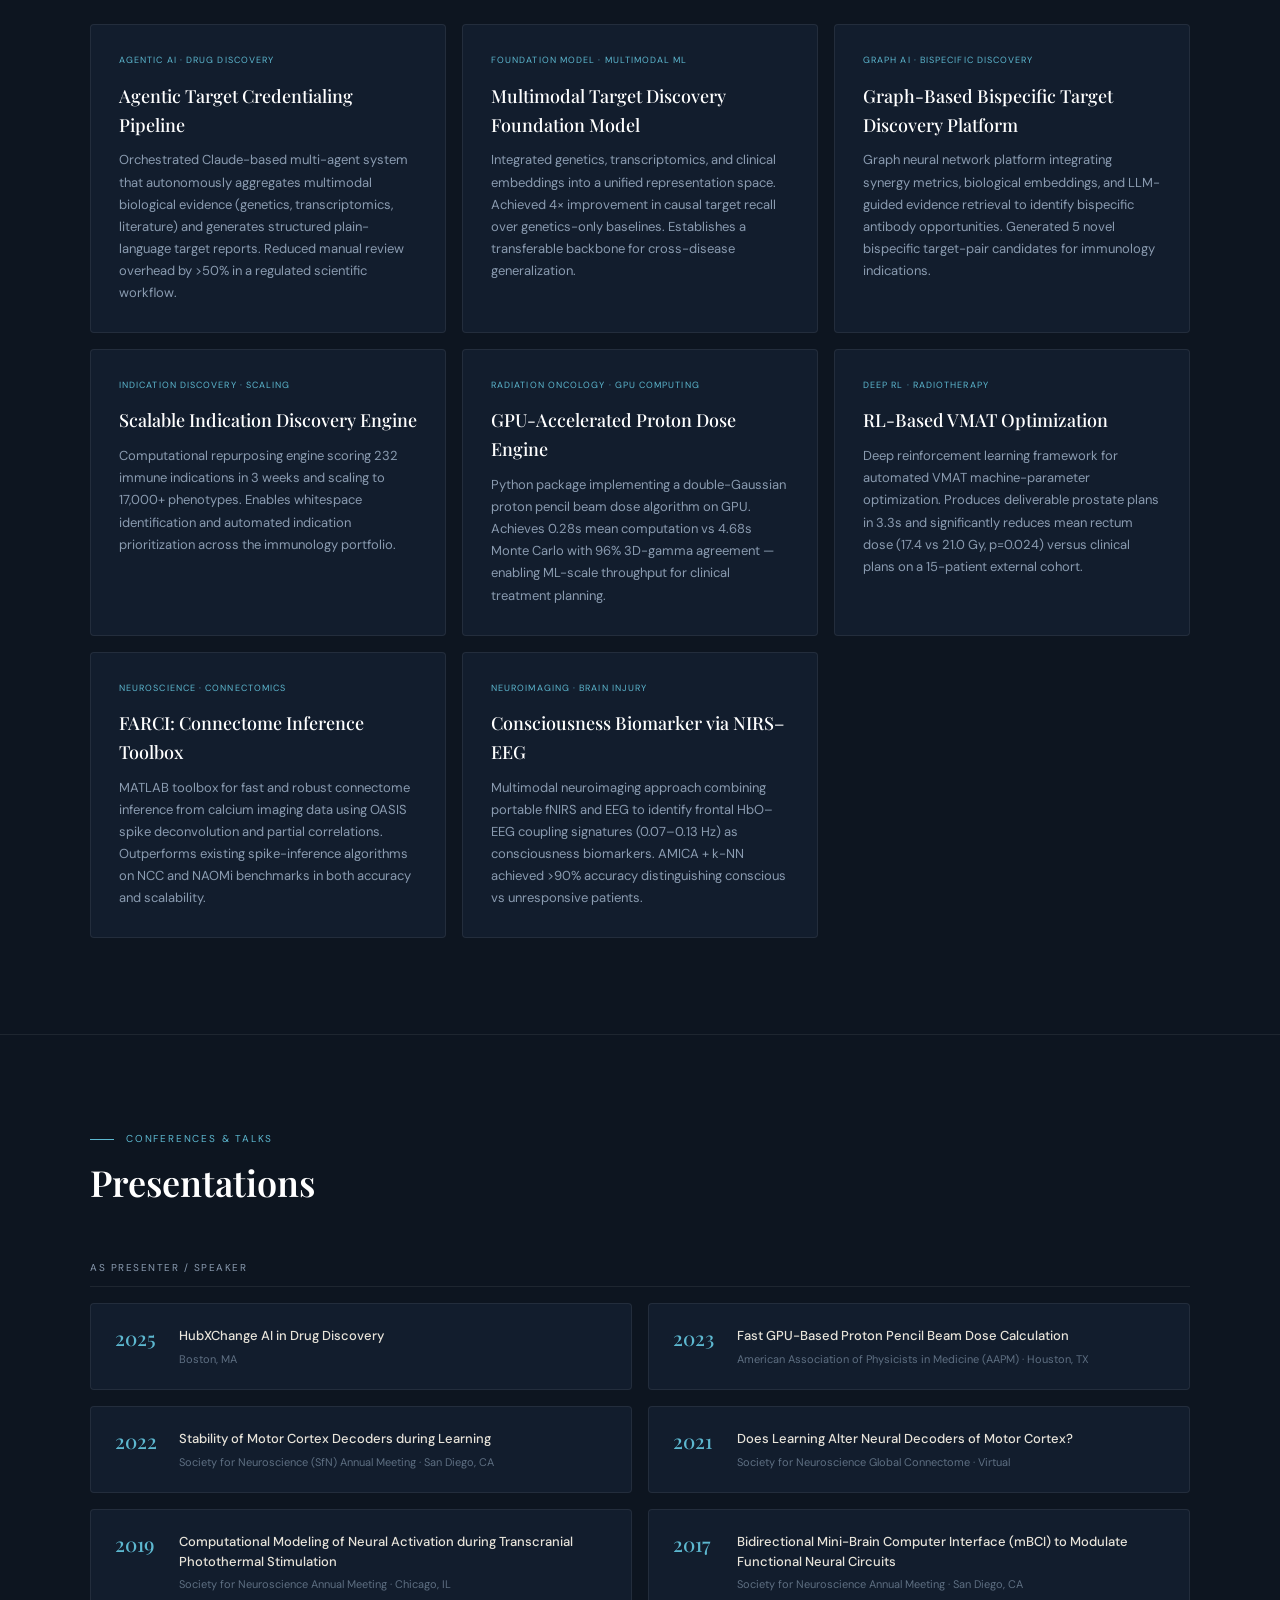
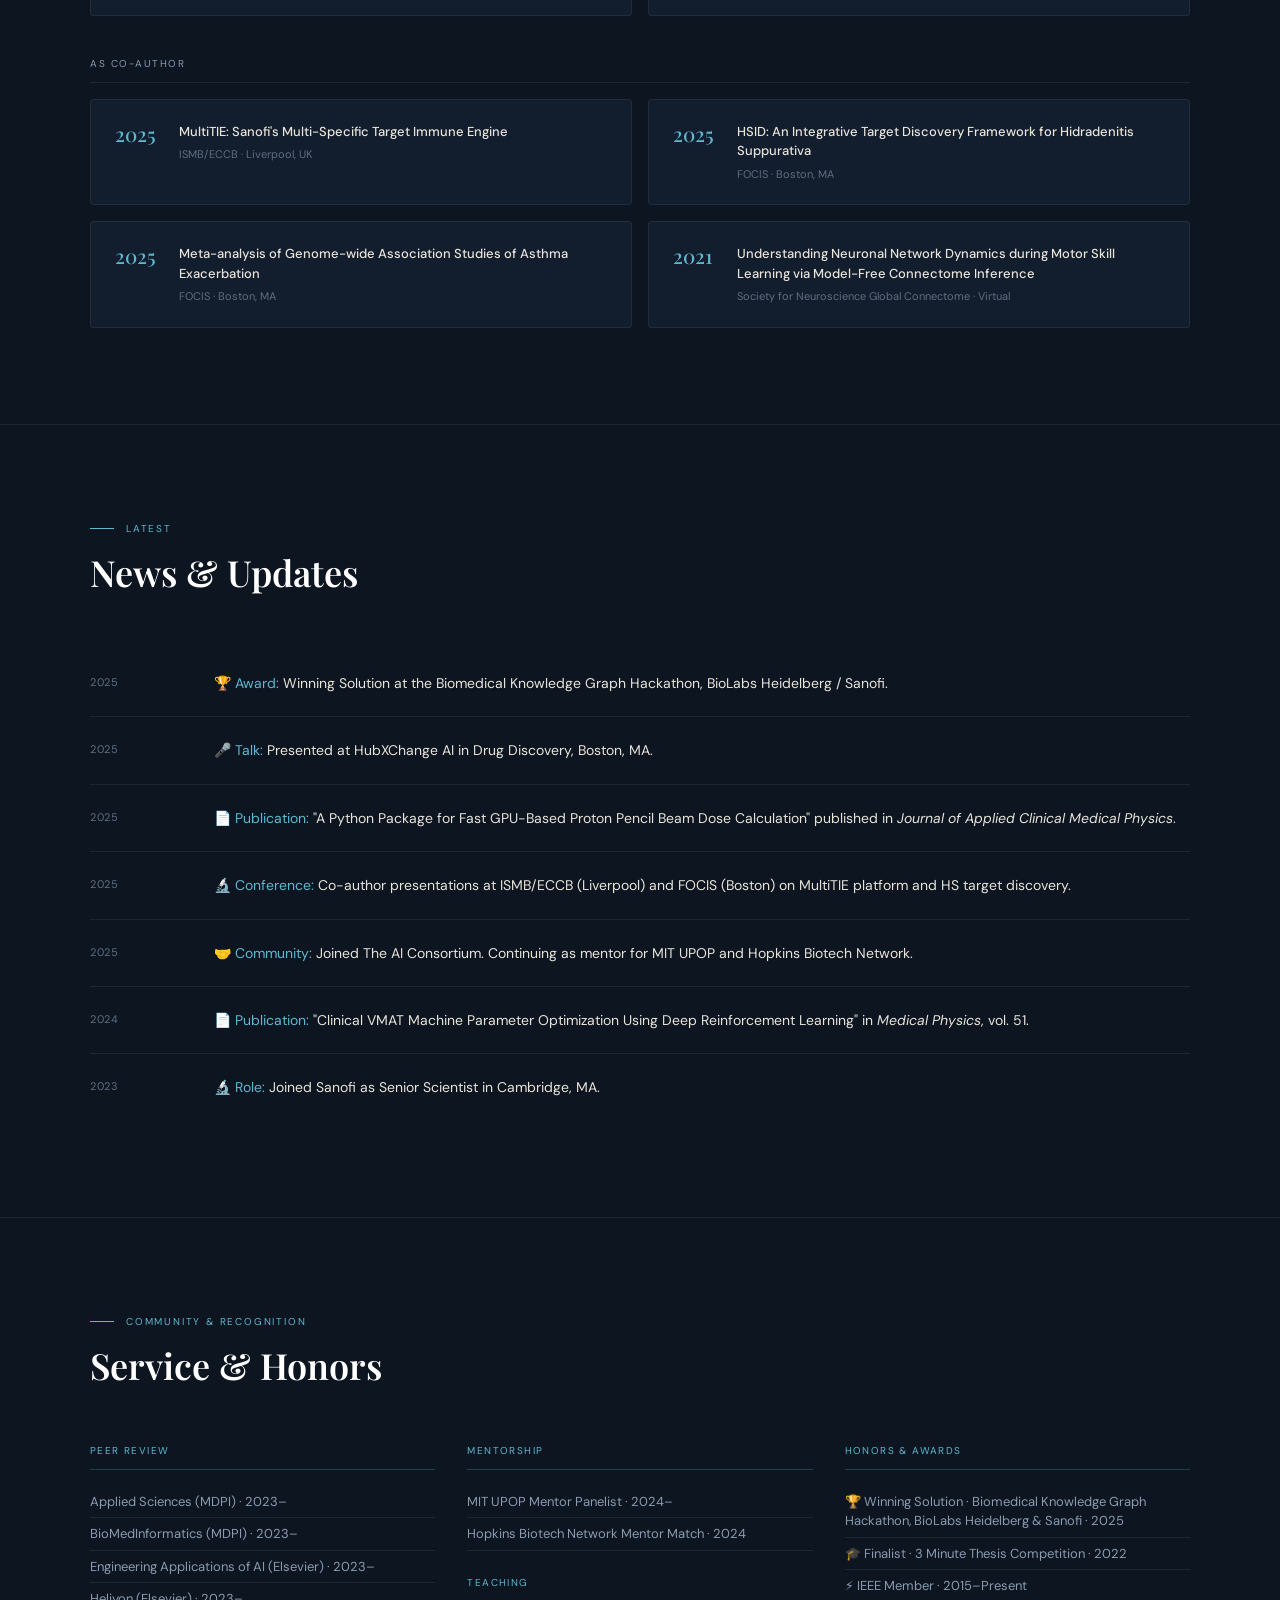
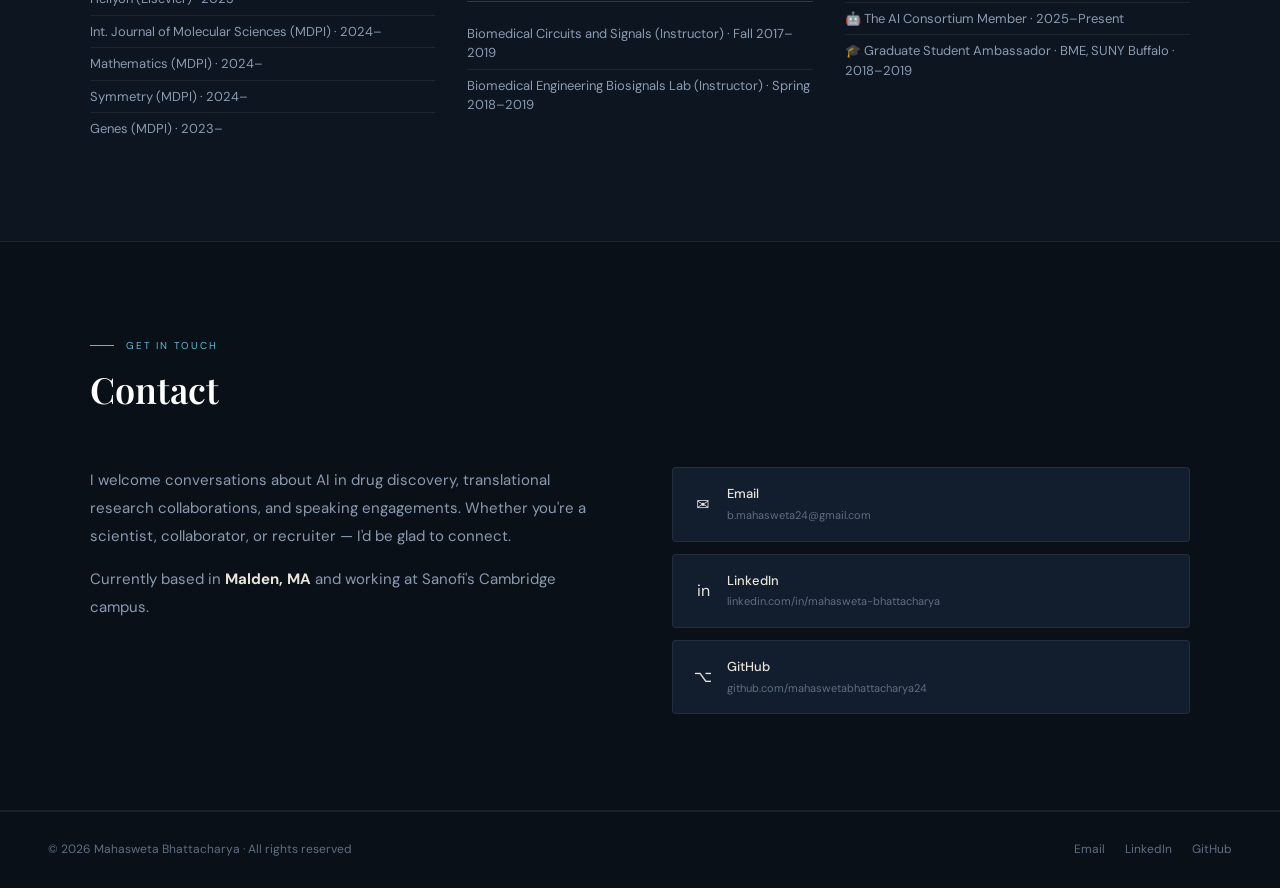
==== commit c643e67a: "Update index.html" ====
--- a/index.html
+++ b/index.html
@@ -864,7 +864,7 @@
     </div>
     <div class="contact-grid">
       <div>
-        <p class="contact-intro">I'm always open to discussing research collaborations, speaking opportunities, or new ideas at the intersection of AI and biology. Feel free to reach out!</p>
+        <p class="contact-intro">I welcome conversations about AI in drug discovery, translational research collaborations, and speaking engagements. Whether you're a scientist, collaborator, or recruiter — I'd be glad to connect.</p>
         <p class="contact-intro" style="margin-top:16px;">Currently based in <strong style="color:var(--text);">Malden, MA</strong> and working at Sanofi's Cambridge campus.</p>
       </div>
       <div class="contact-links">
@@ -889,13 +889,6 @@
             <div class="contact-link-sub">github.com/mahaswetabhattacharya24</div>
           </div>
         </a>
-        <a class="contact-link" href="tel:6099061583">
-          <span class="contact-link-icon">☏</span>
-          <div>
-            <div class="contact-link-label">Phone</div>
-            <div class="contact-link-sub">609-906-1583</div>
-          </div>
-        </a>
       </div>
     </div>
   </div>
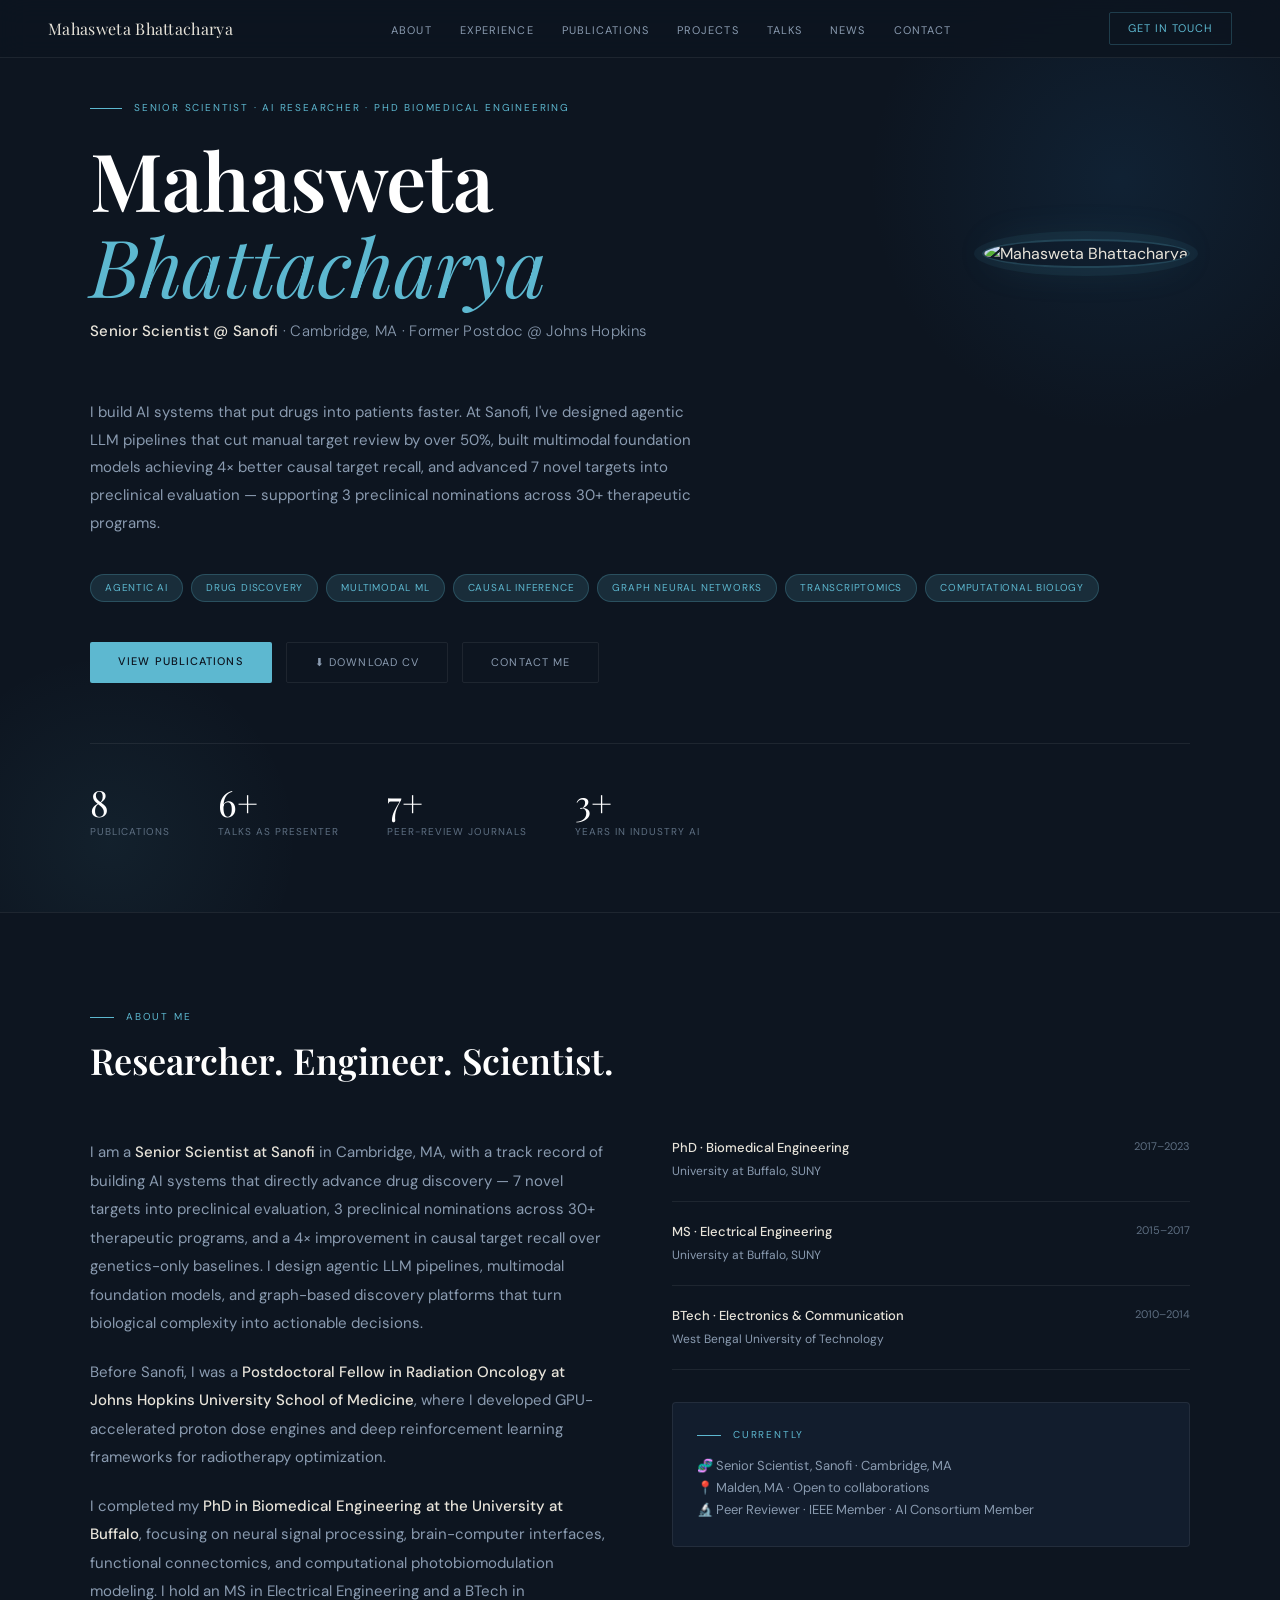
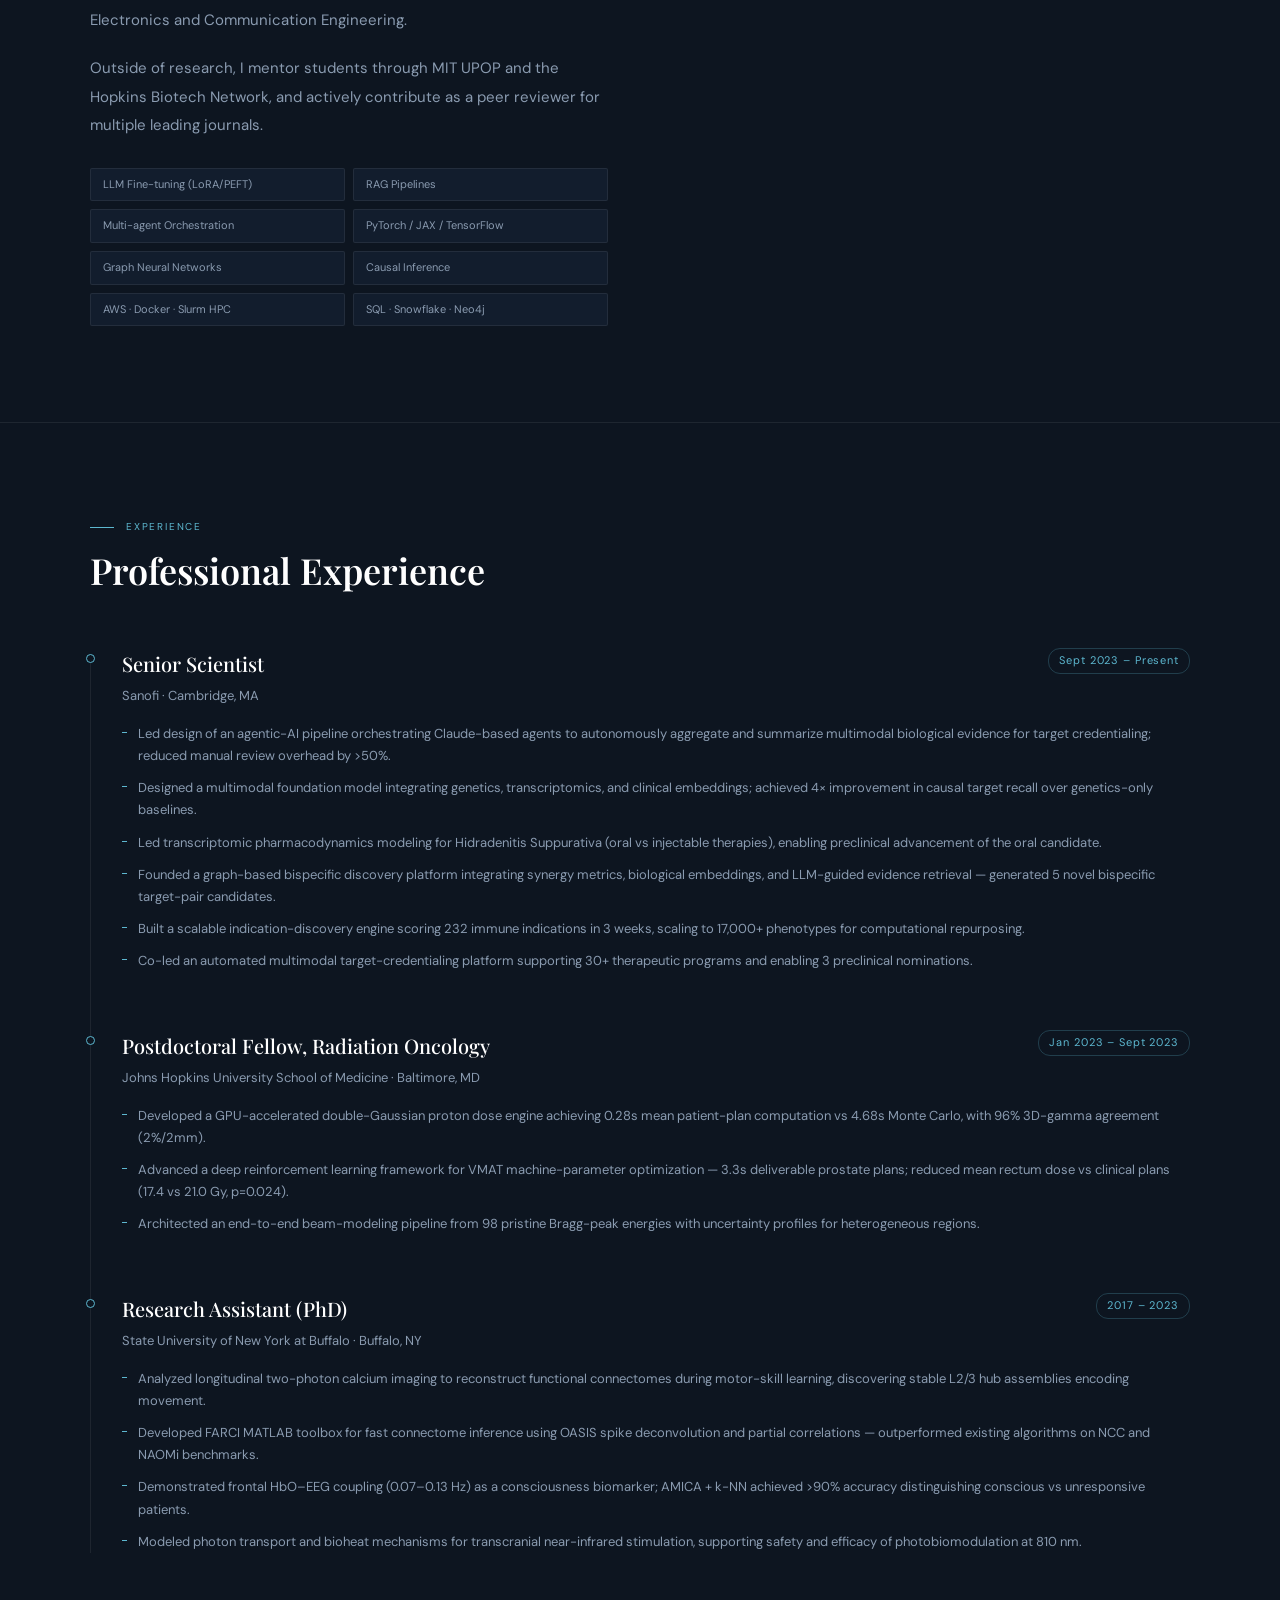
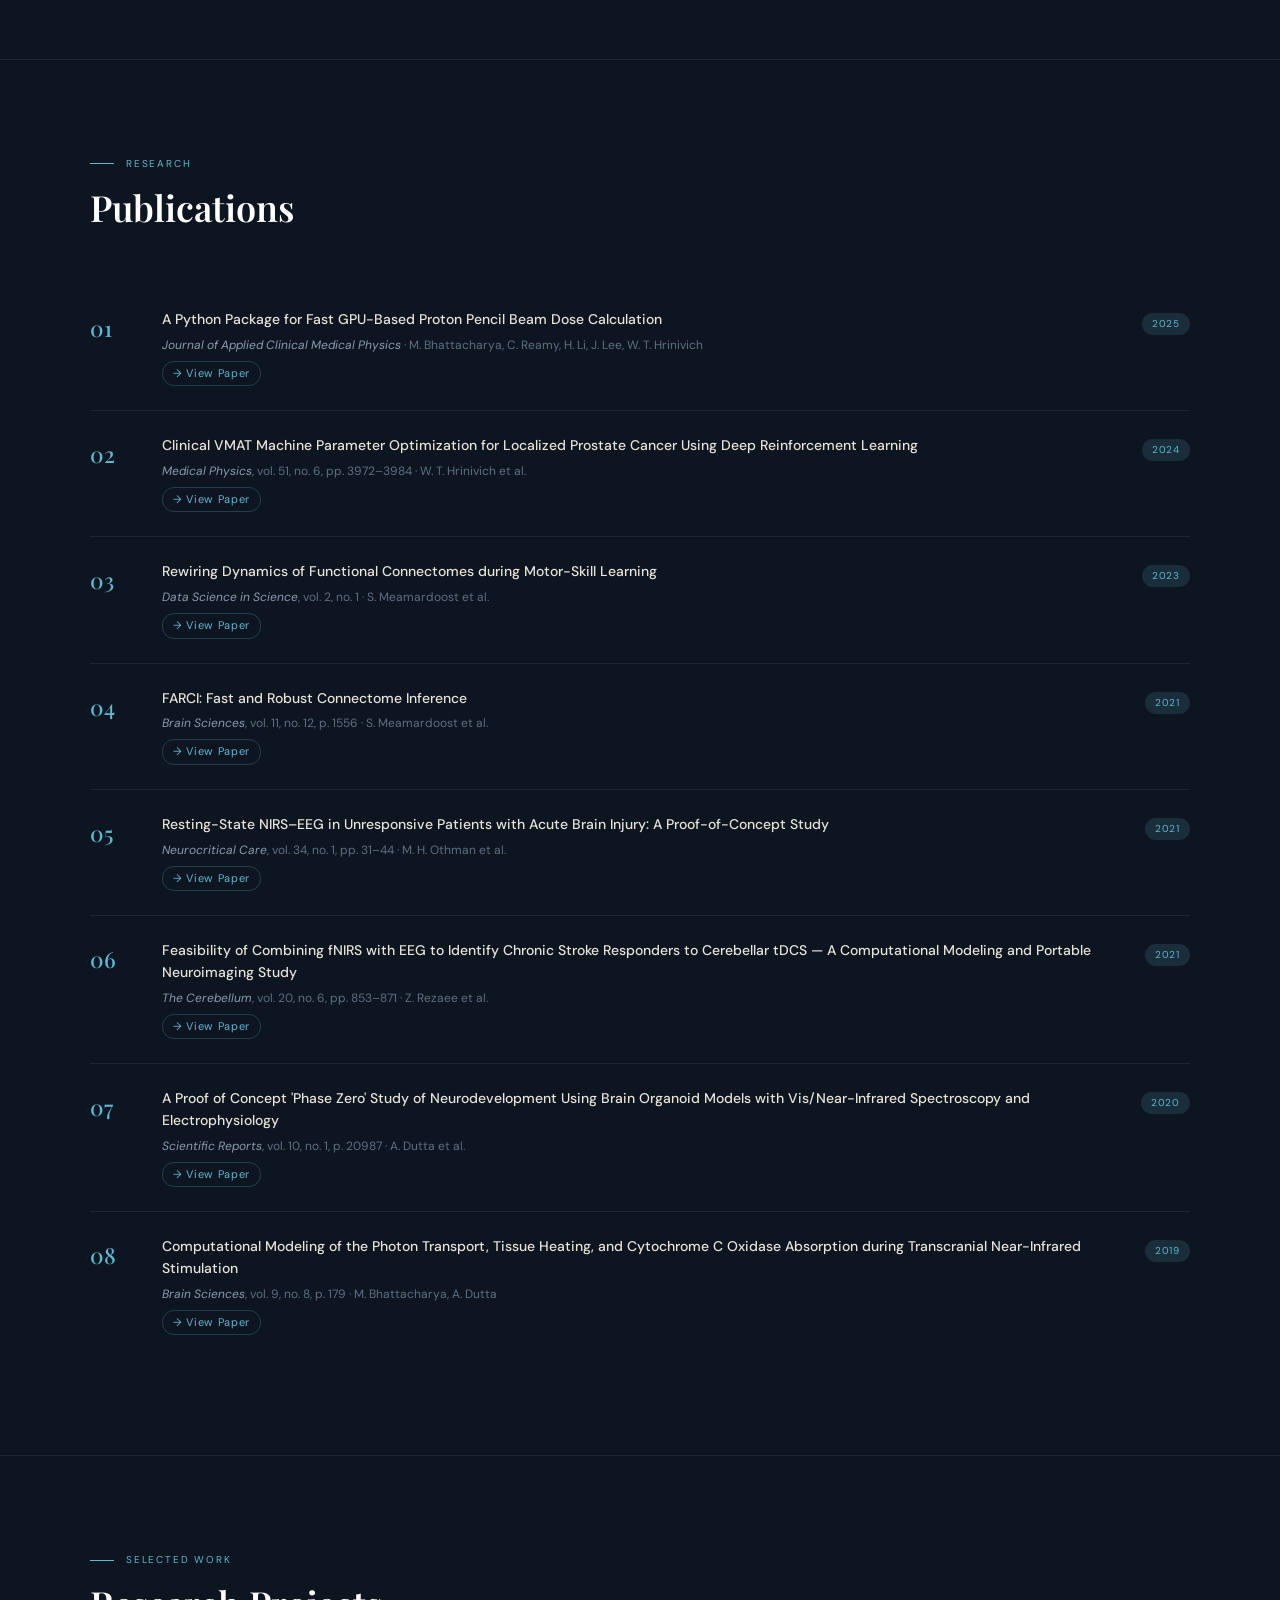
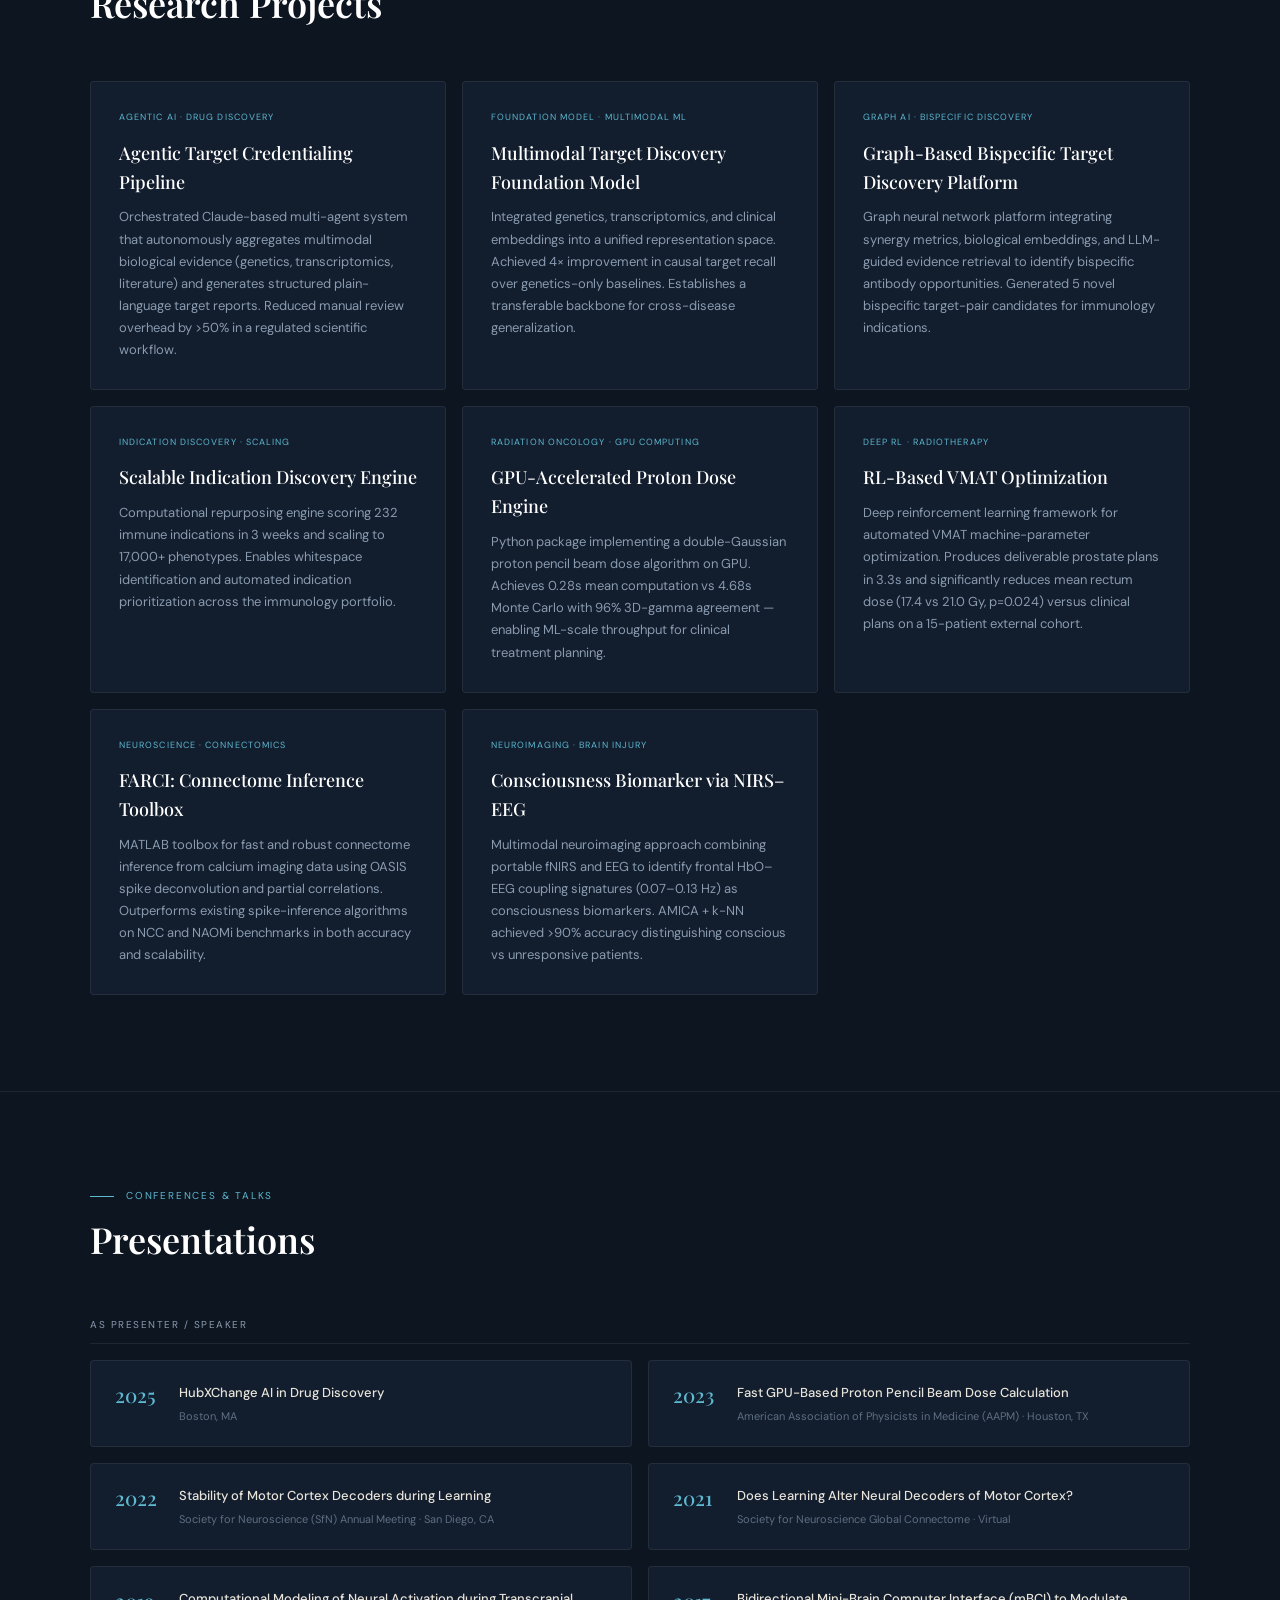
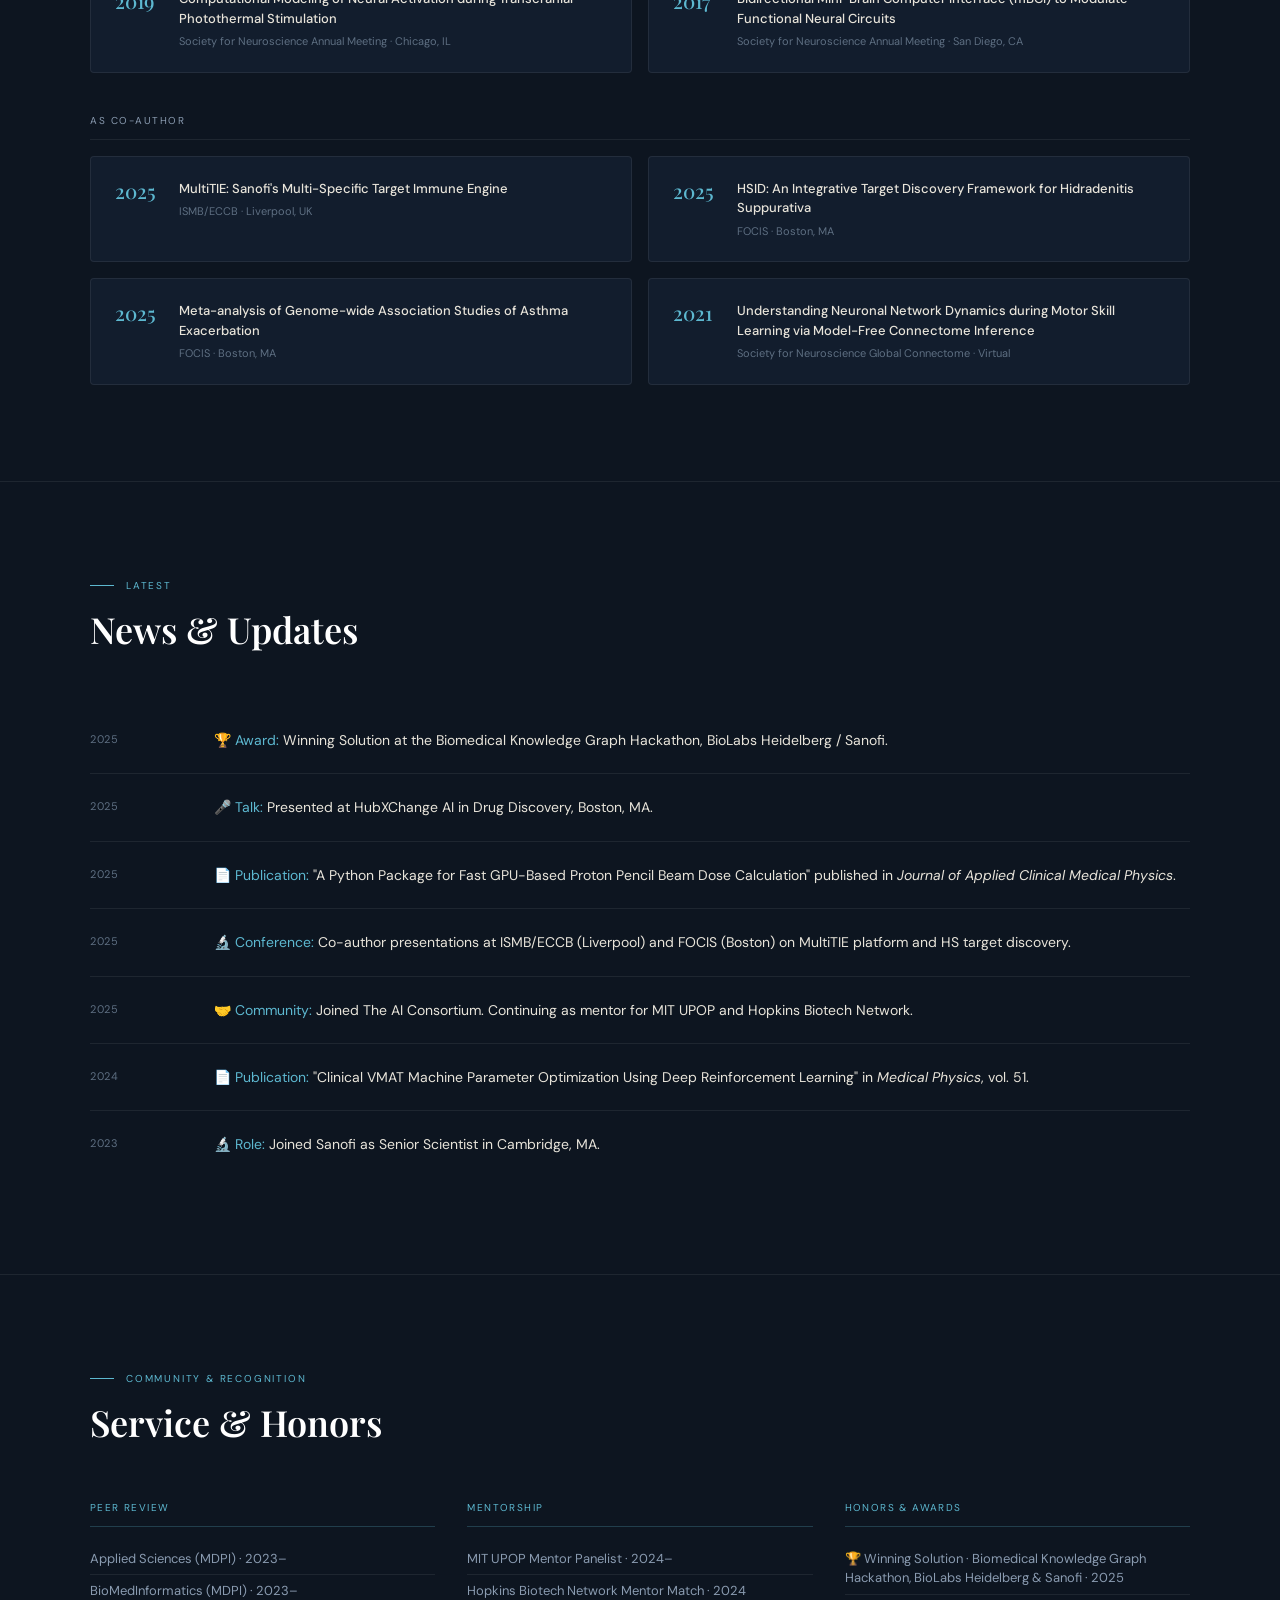
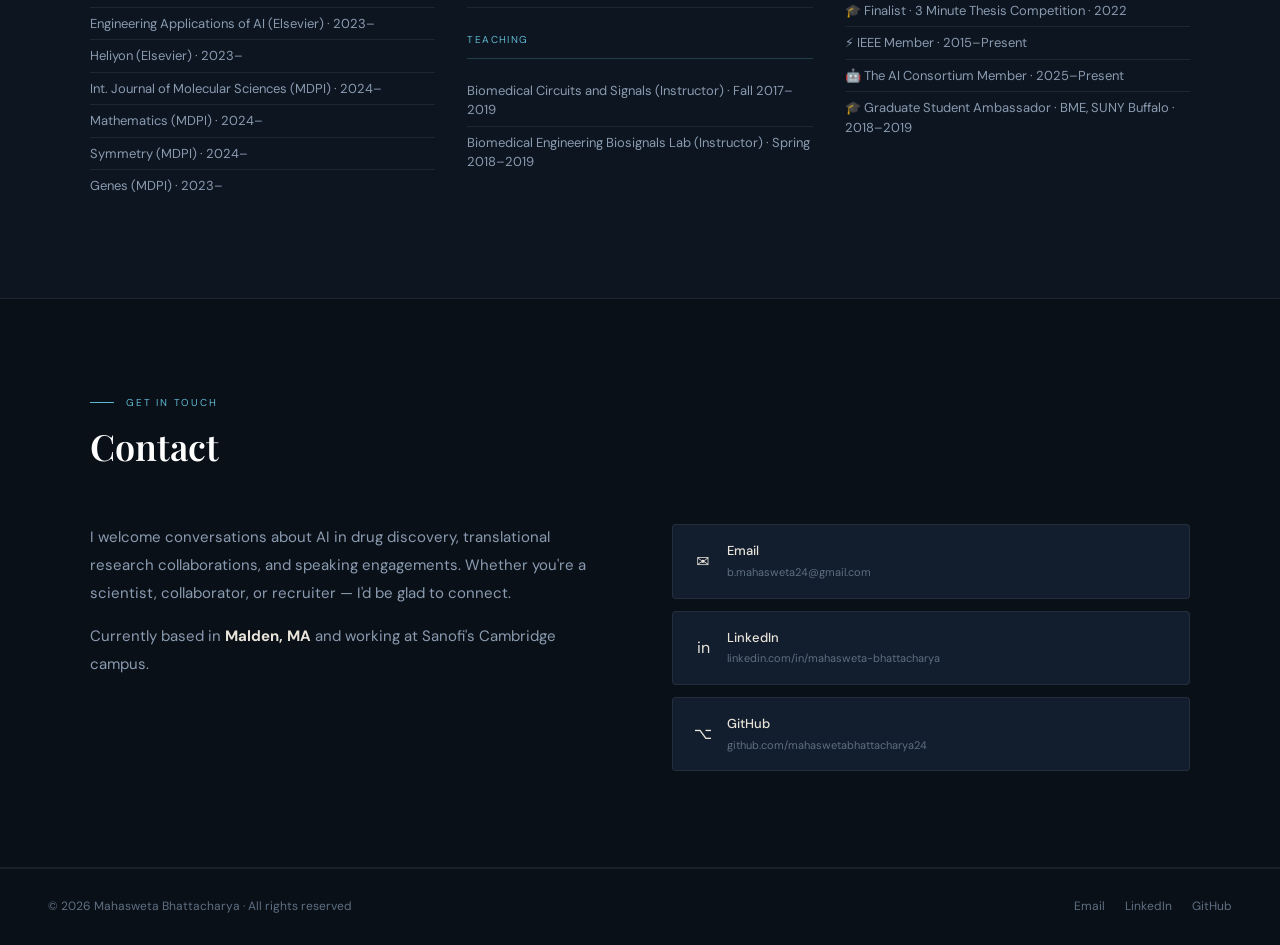
==== commit 1f07da52: "Update index.html" ====
--- a/index.html
+++ b/index.html
@@ -439,11 +439,11 @@
   <div class="section-inner">
     <div class="section-header">
       <div class="section-eyebrow">About Me</div>
-      <h2 class="section-title">Researcher. Engineer. Builder.</h2>
+      <h2 class="section-title">Researcher. Engineer. Scientist.</h2>
     </div>
     <div class="about-grid">
       <div class="about-text">
-        <p>I am a <strong>Senior Scientist at Sanofi</strong> in Cambridge, MA, where I lead the design of AI systems for drug discovery — including agentic LLM pipelines, multimodal foundation models, and graph-based bispecific discovery platforms. My work directly informs which therapeutic targets advance into preclinical evaluation.</p>
+        <p>I am a <strong>Senior Scientist at Sanofi</strong> in Cambridge, MA, with a track record of building AI systems that directly advance drug discovery — 7 novel targets into preclinical evaluation, 3 preclinical nominations across 30+ therapeutic programs, and a 4× improvement in causal target recall over genetics-only baselines. I design agentic LLM pipelines, multimodal foundation models, and graph-based discovery platforms that turn biological complexity into actionable decisions.</p>
         <p>Before Sanofi, I was a <strong>Postdoctoral Fellow in Radiation Oncology at Johns Hopkins University School of Medicine</strong>, where I developed GPU-accelerated proton dose engines and deep reinforcement learning frameworks for radiotherapy optimization.</p>
         <p>I completed my <strong>PhD in Biomedical Engineering at the University at Buffalo</strong>, focusing on neural signal processing, brain-computer interfaces, functional connectomics, and computational photobiomodulation modeling. I hold an MS in Electrical Engineering and a BTech in Electronics and Communication Engineering.</p>
         <p>Outside of research, I mentor students through MIT UPOP and the Hopkins Biotech Network, and actively contribute as a peer reviewer for multiple leading journals.</p>
@@ -498,7 +498,7 @@
   <div class="section-inner">
     <div class="section-header">
       <div class="section-eyebrow">Experience</div>
-      <h2 class="section-title">Where I've Built Things</h2>
+      <h2 class="section-title">Professional Experience</h2>
     </div>
     <div class="exp-timeline">
 
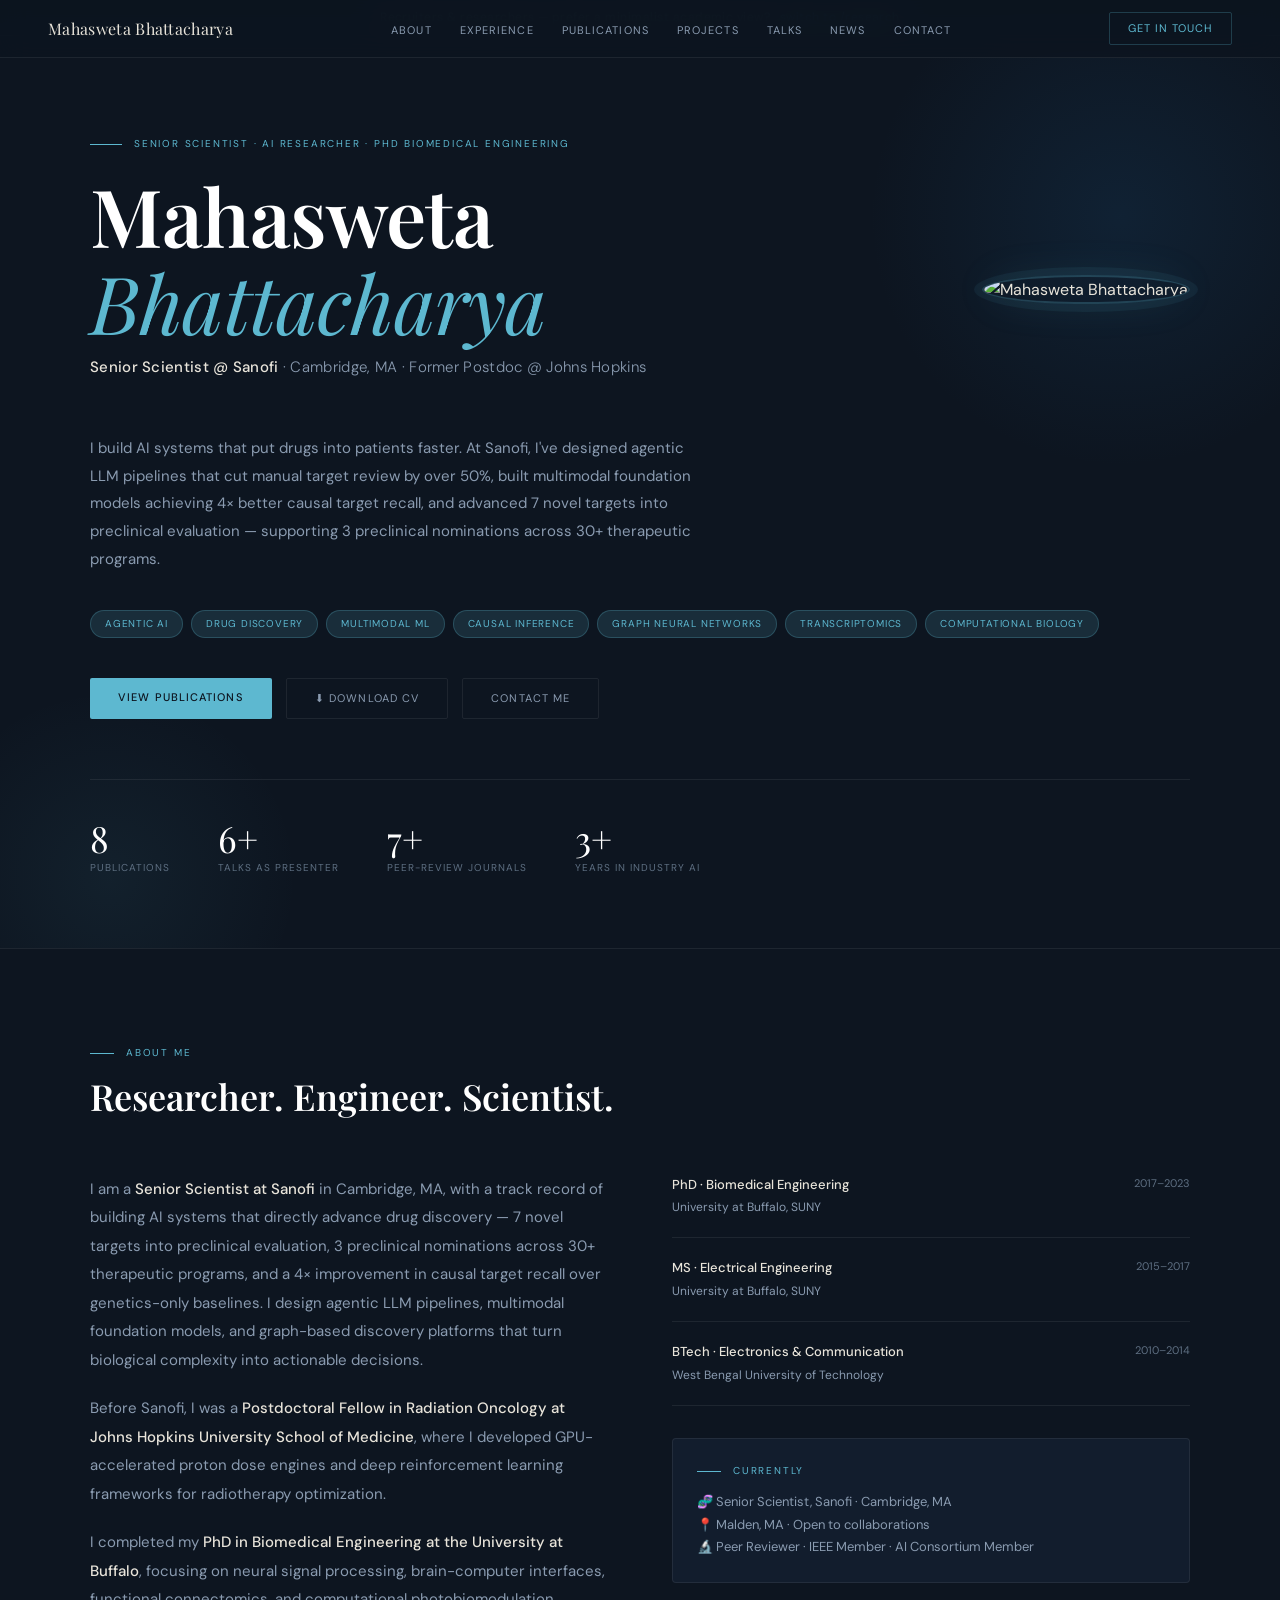
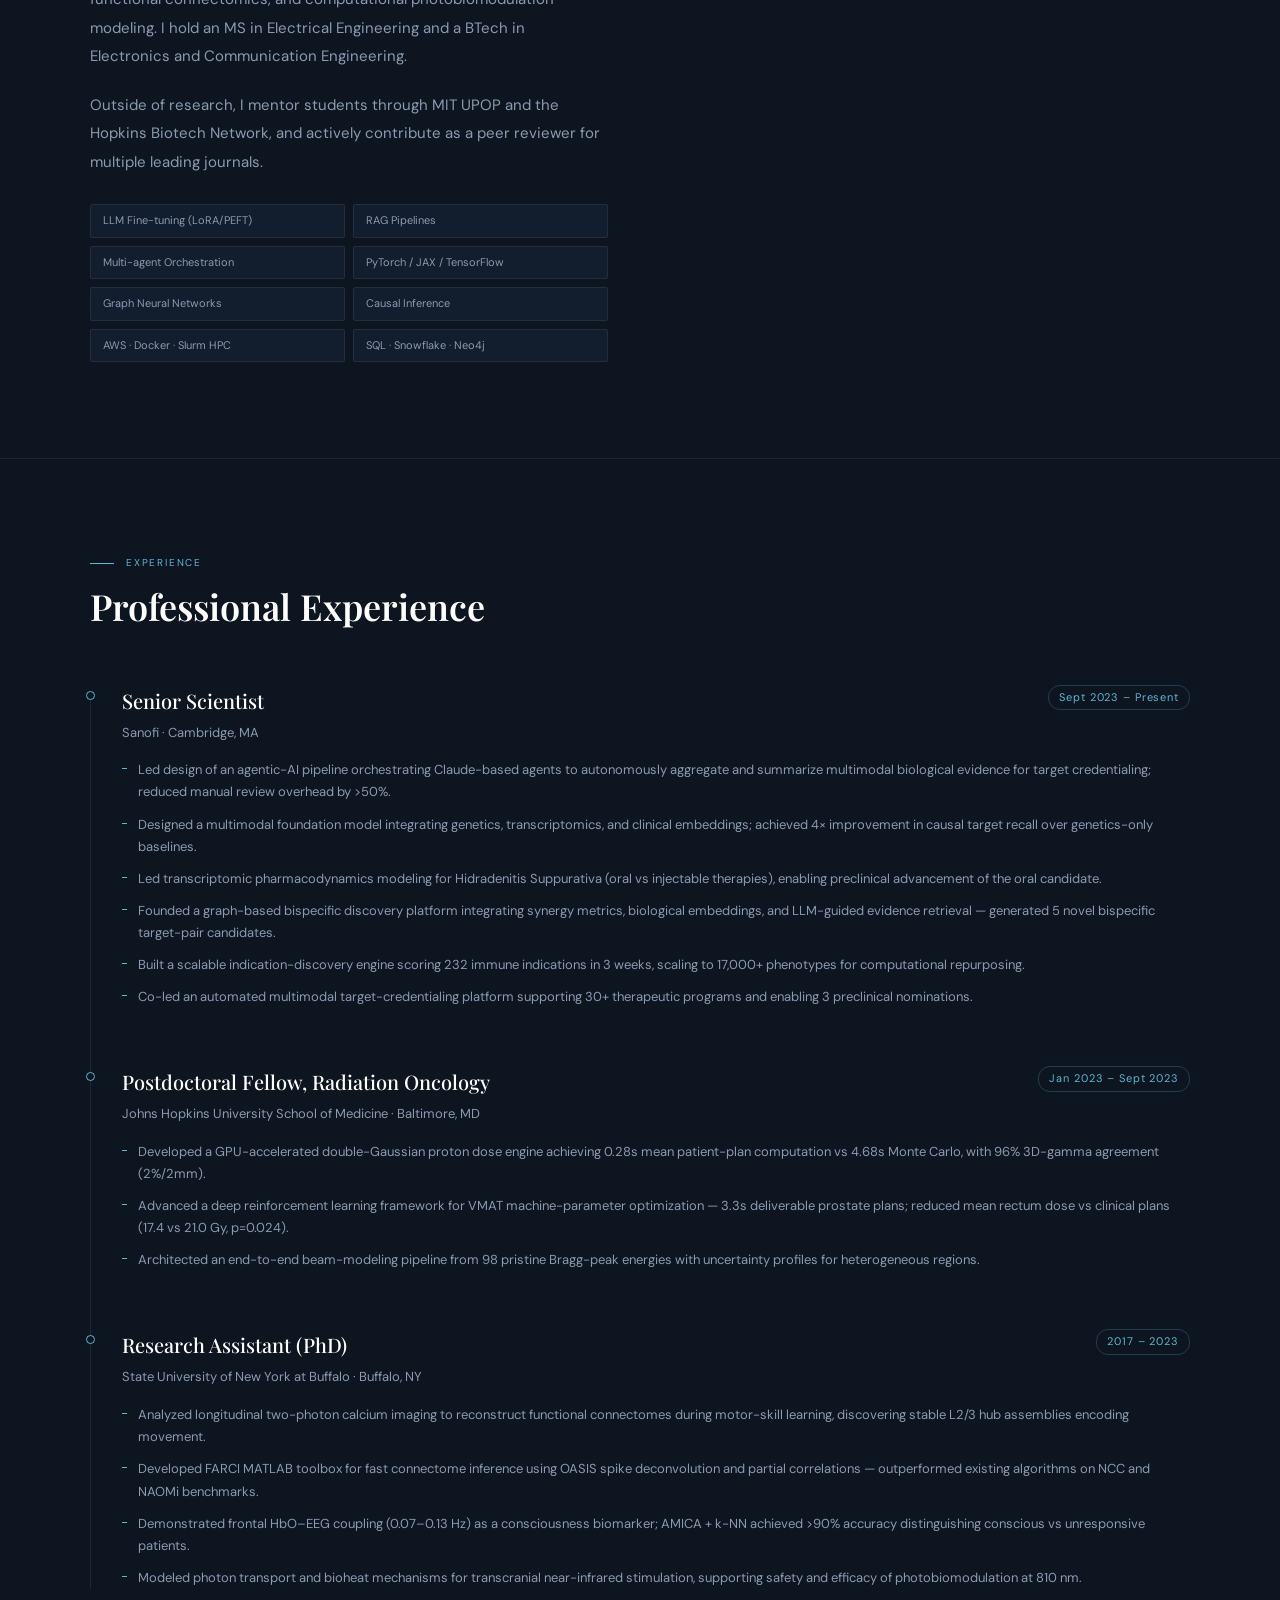
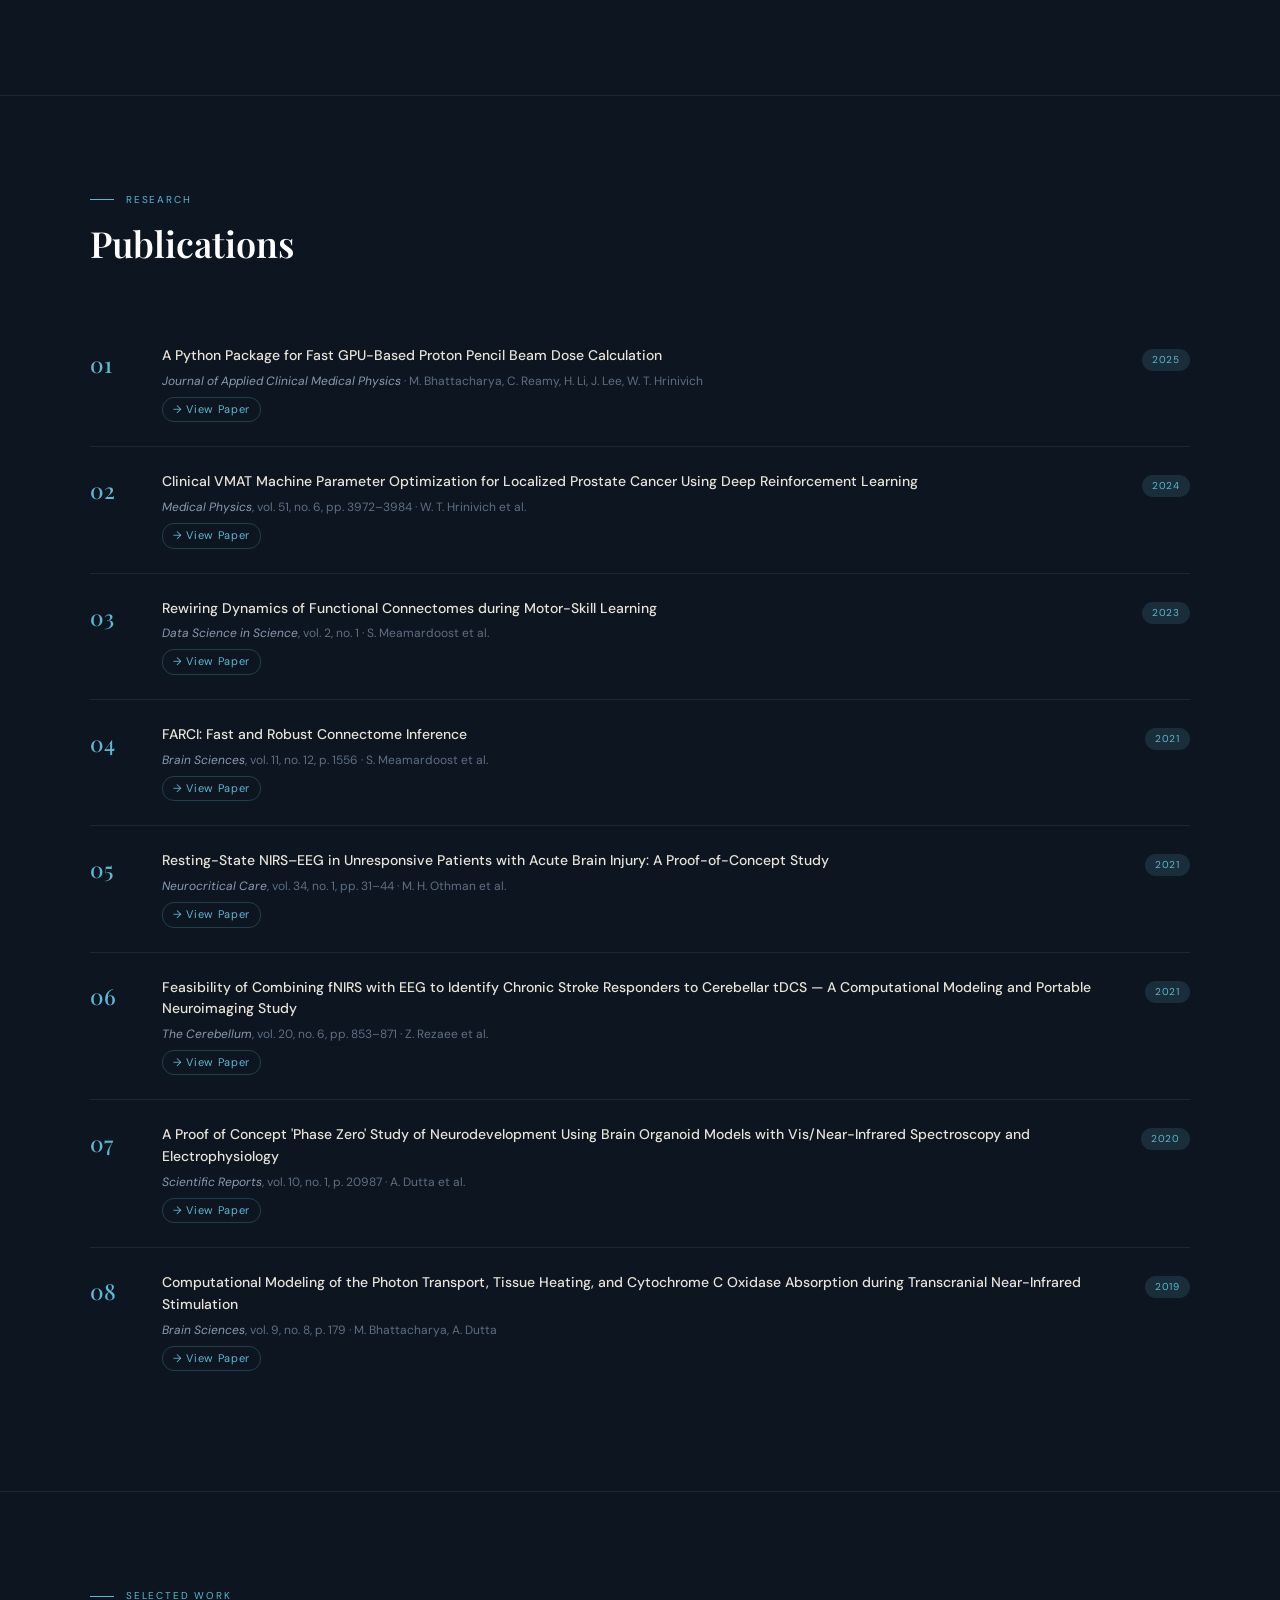
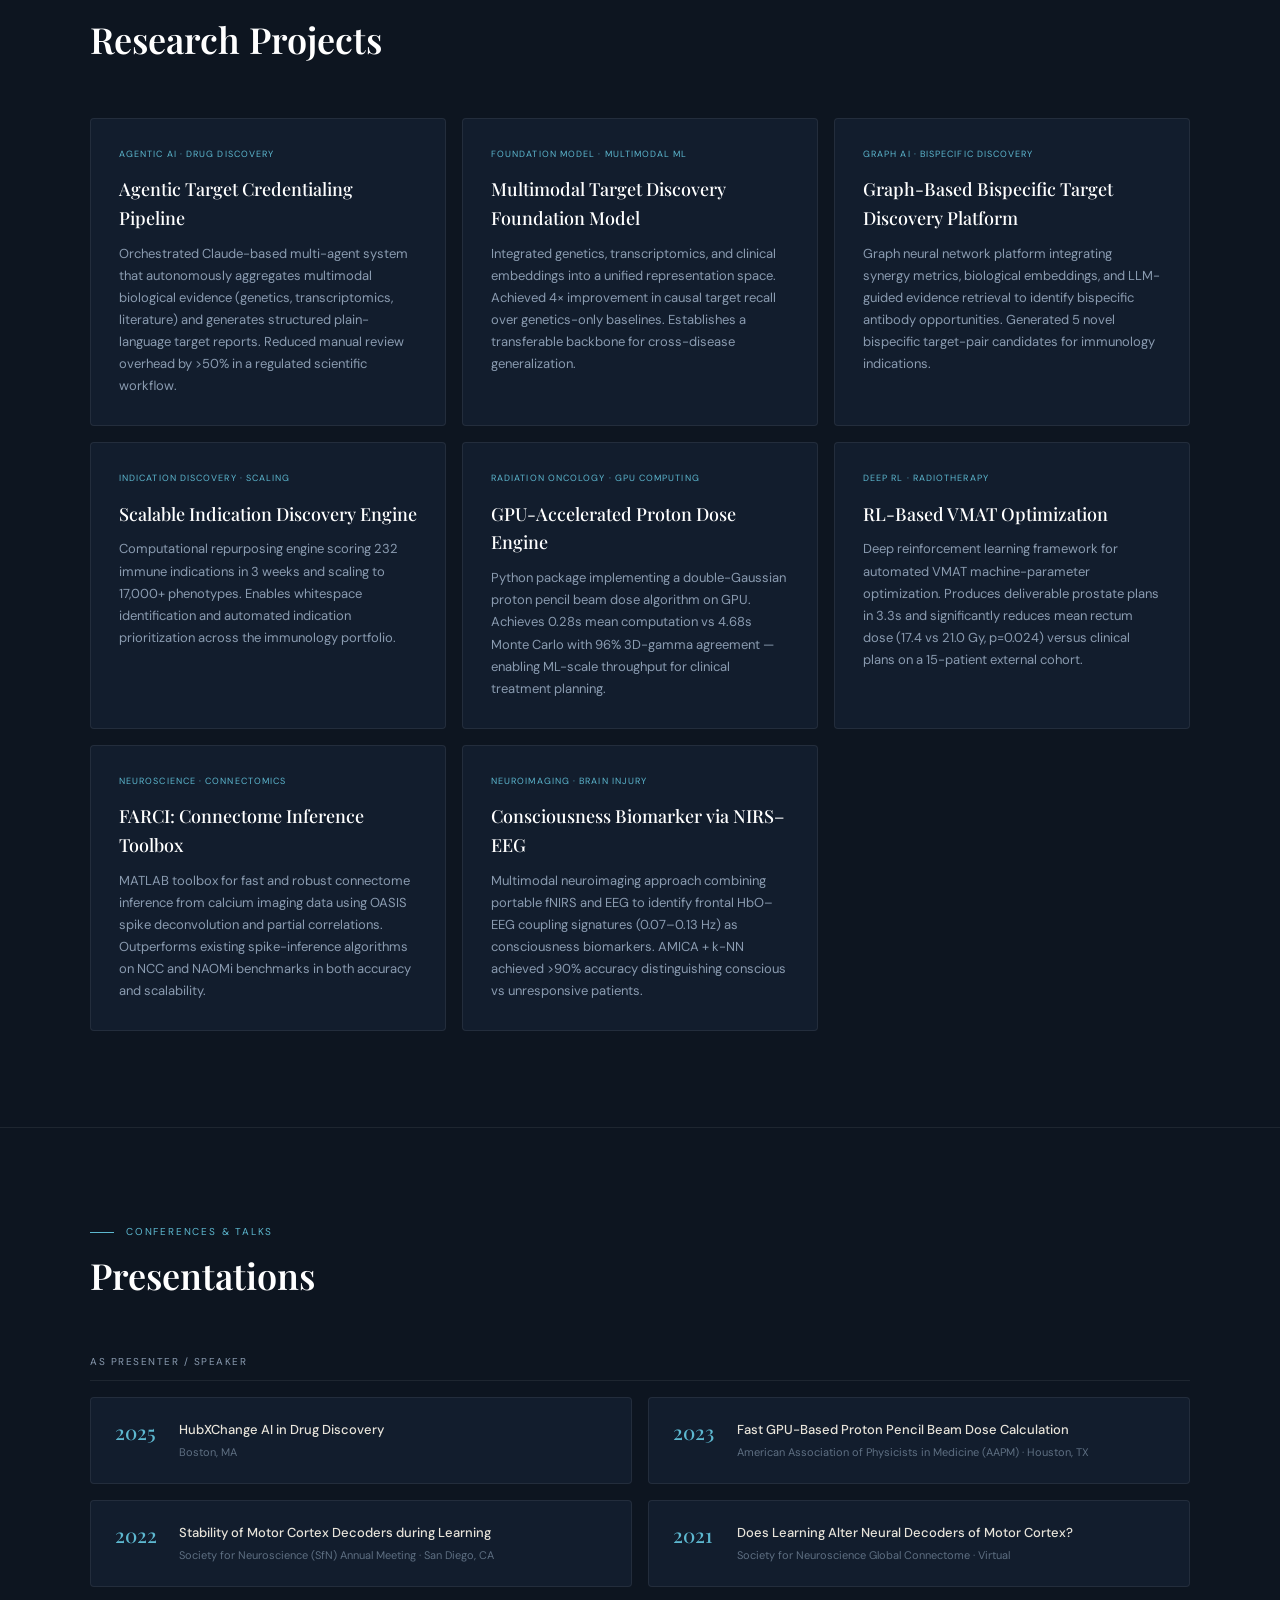
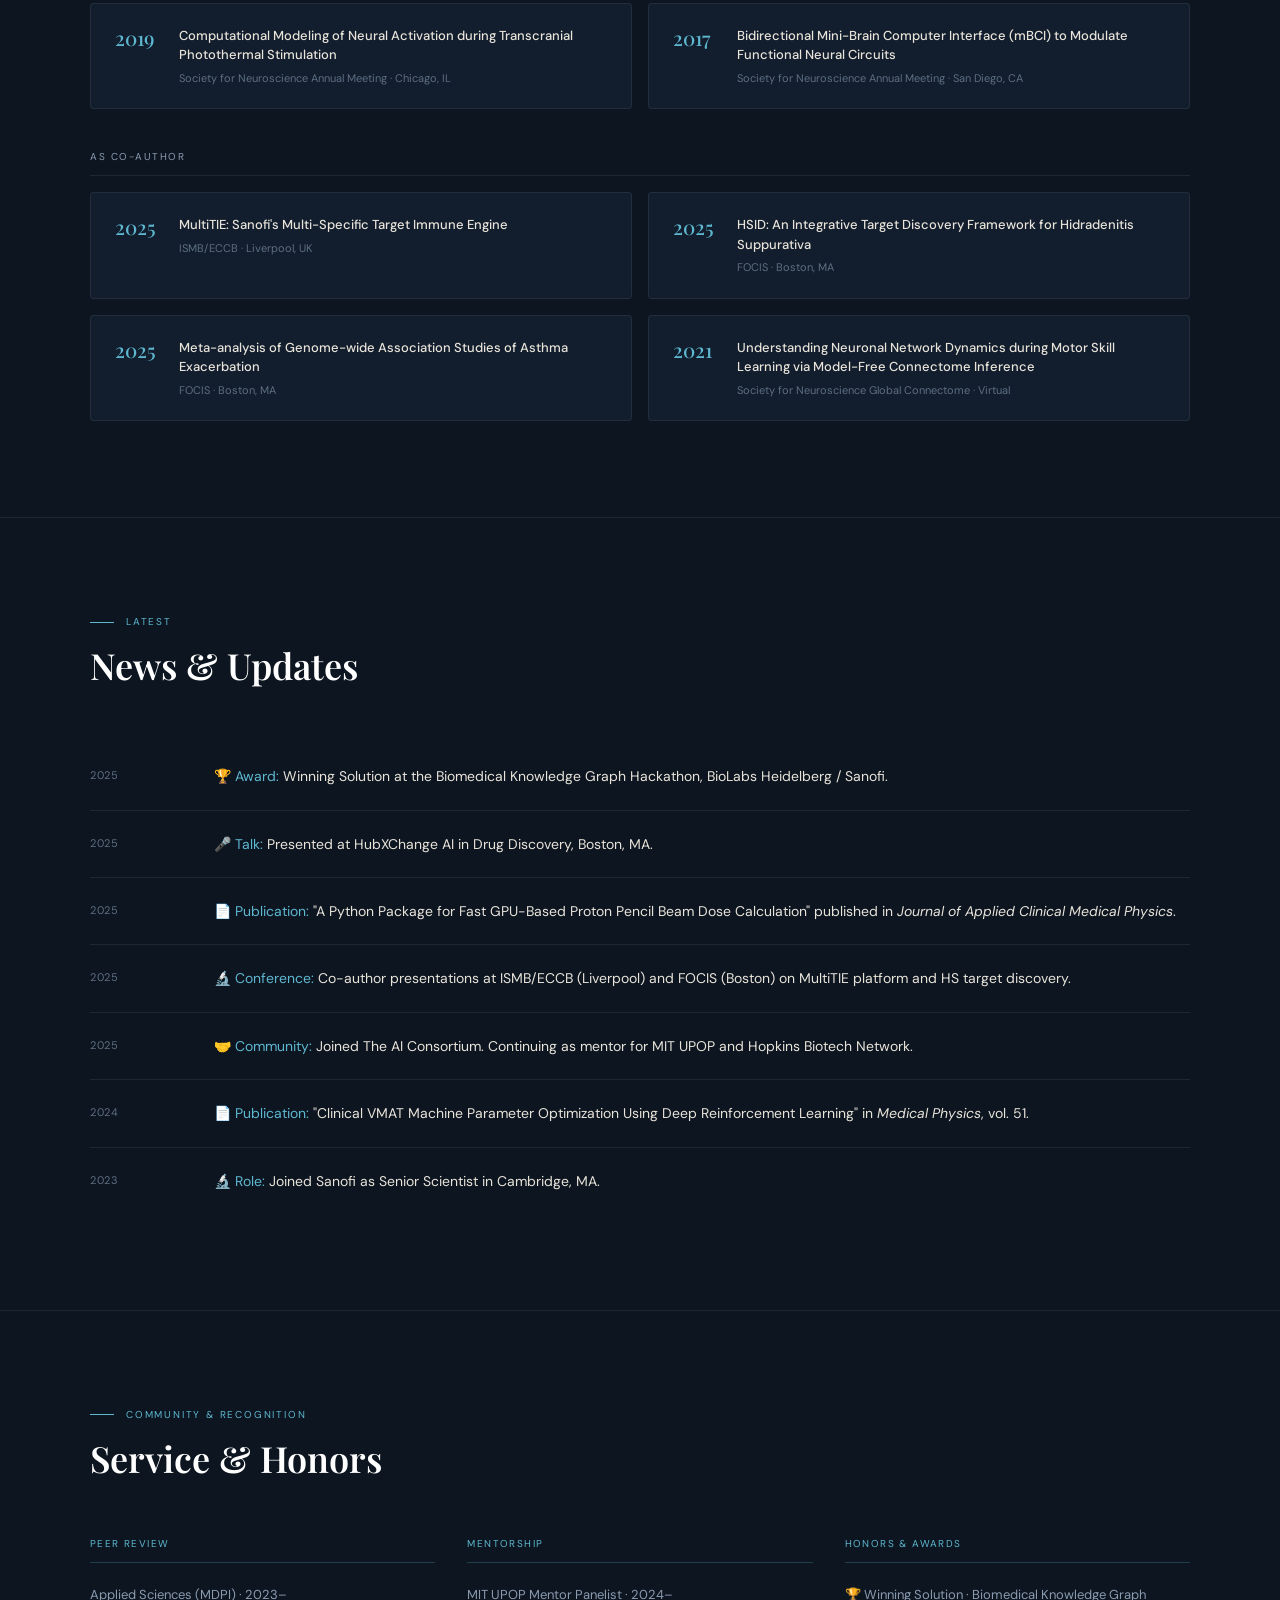
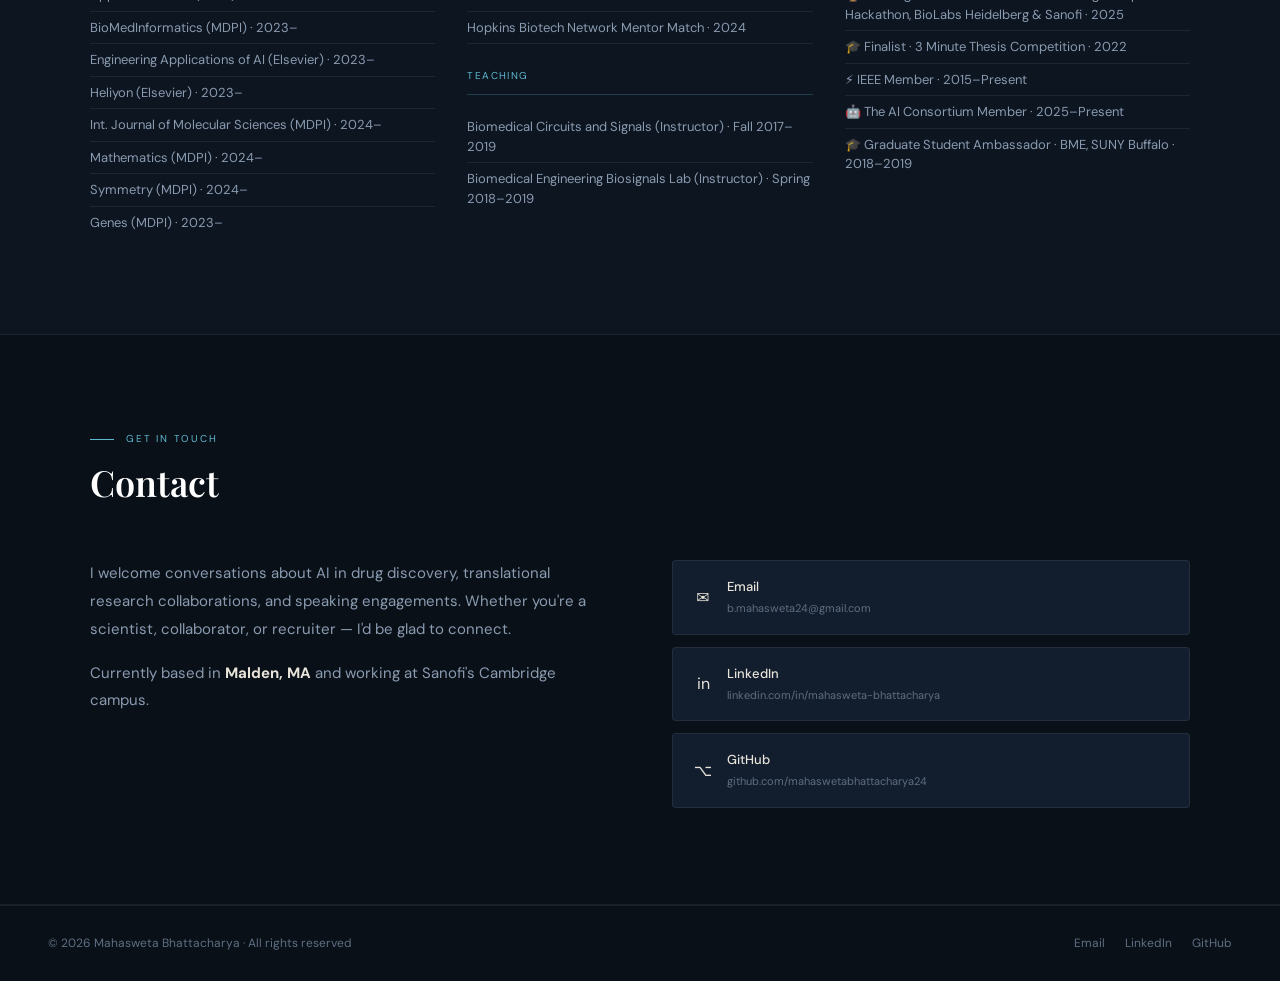
==== commit 1cb6d0a4: "Add BigTech-style minimalist research portfolio + blog Adds a parallel research-recruiter-targeted v" ====
--- a/index.html
+++ b/index.html
@@ -365,6 +365,12 @@
 </head>
 <body>
 
+<!-- Slim banner: link to BigTech-style research portfolio -->
+<div style="background:#0a1018;border-bottom:1px solid rgba(93,184,208,0.18);padding:8px 24px;text-align:center;font-family:'DM Sans',system-ui,sans-serif;font-size:12px;color:#8a9bb0;letter-spacing:0.04em;">
+  Recruiters &amp; researchers — prefer a minimalist academic view?
+  <a href="/research.html" style="color:#5db8d0;text-decoration:none;margin-left:6px;border-bottom:1px solid rgba(93,184,208,0.4);">switch to /research</a>
+</div>
+
 <!-- NAV -->
 <nav>
   <a class="nav-logo" href="#home">Mahasweta Bhattacharya</a>
